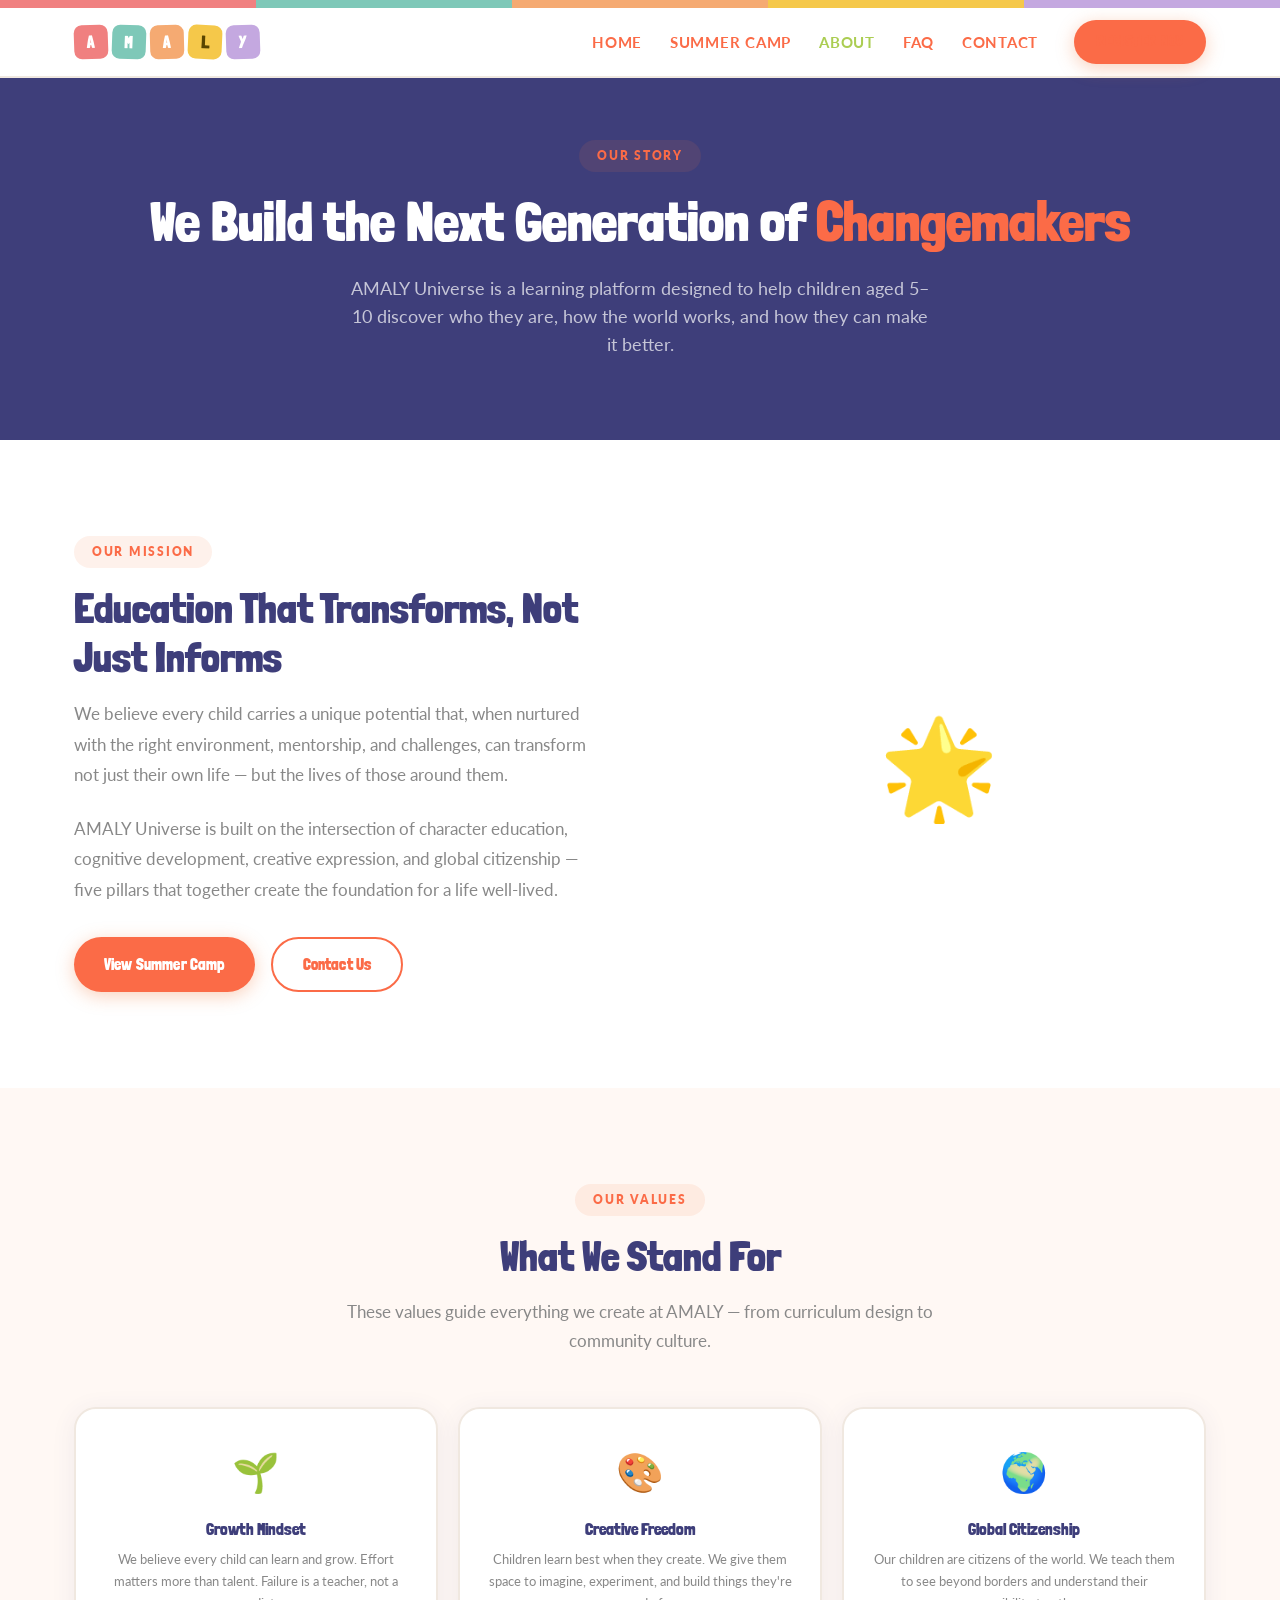
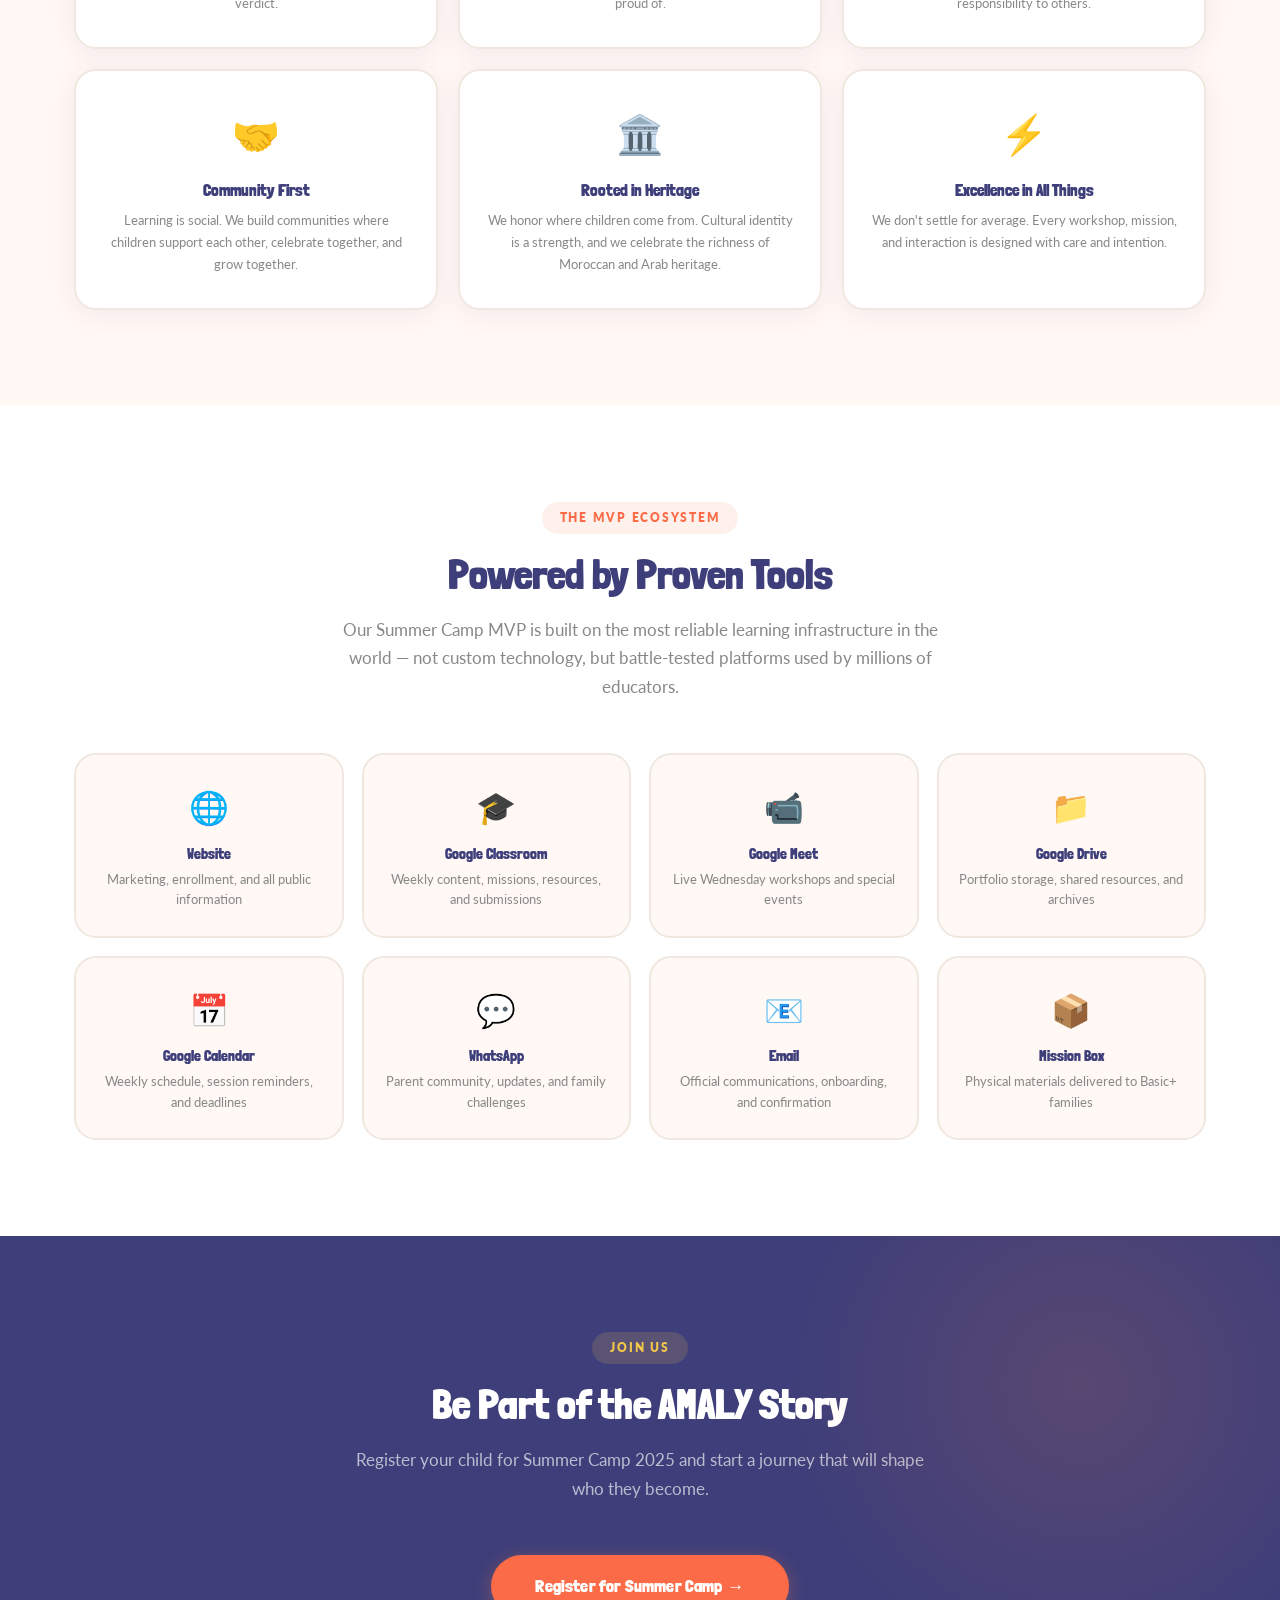
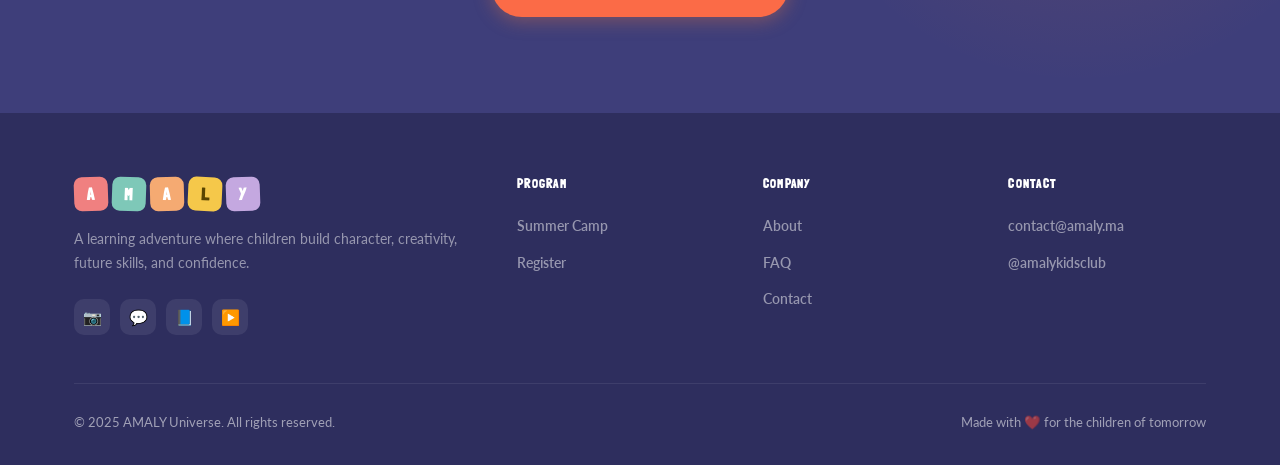
==== about.html @ d0c438b1 "Remove Universe from logo, set nav links to orange matching amalykidsclub.com https://claude.ai/code" ====
<!DOCTYPE html>
<html lang="en">
<head>
  <meta charset="UTF-8" />
  <meta name="viewport" content="width=device-width, initial-scale=1.0" />
  <title>About — AMALY Universe</title>
  <meta name="description" content="Learn about AMALY Universe — our mission, values, and the ecosystem powering the AMALY Summer Camp experience." />
  <link rel="preconnect" href="https://fonts.googleapis.com" />
  <link rel="preconnect" href="https://fonts.gstatic.com" crossorigin />
  <link href="https://fonts.googleapis.com/css2?family=Londrina+Solid:wght@300;400;900&family=Lato:wght@400;700;900&display=swap" rel="stylesheet" />
  <link rel="stylesheet" href="css/style.css" />
</head>
<body>

<div class="top-stripe"></div>

<!-- NAVBAR -->
<nav class="navbar scrolled">
  <div class="navbar-inner">
    <a href="index.html" class="logo-tiles" style="text-decoration:none;">
      <div class="tile tile-coral">A</div>
      <div class="tile tile-mint">M</div>
      <div class="tile tile-peach">A</div>
      <div class="tile tile-yellow">L</div>
      <div class="tile tile-lavender">Y</div>
    </a>
    <ul class="nav-links">
      <li><a href="index.html">Home</a></li>
      <li><a href="summer-camp.html">Summer Camp</a></li>
      <li><a href="about.html" class="active">About</a></li>
      <li><a href="faq.html">FAQ</a></li>
      <li><a href="contact.html">Contact</a></li>
      <li><a href="register.html" class="btn btn-primary nav-cta">Register Now</a></li>
    </ul>
    <div class="hamburger">
      <span></span><span></span><span></span>
    </div>
  </div>
</nav>

<!-- MOBILE NAV -->
<div class="mobile-nav">
  <button class="mobile-nav-close">✕</button>
  <a href="index.html">Home</a>
  <a href="summer-camp.html">Summer Camp</a>
  <a href="about.html">About</a>
  <a href="faq.html">FAQ</a>
  <a href="contact.html">Contact</a>
  <a href="register.html" class="btn btn-primary">Register Now</a>
</div>

<!-- HERO -->
<section class="about-hero">
  <div class="container">
    <div class="section-label">Our Story</div>
    <h1 style="font-size: clamp(2rem, 5vw, 3.5rem); color: white; margin-bottom: 20px;">We Build the Next Generation of <span style="color: var(--primary);">Changemakers</span></h1>
    <p style="color: rgba(255,255,255,0.7); font-size: 1.1rem; max-width: 580px; margin: 0 auto;">
      AMALY Universe is a learning platform designed to help children aged 5–10 discover who they are, how the world works, and how they can make it better.
    </p>
  </div>
</section>

<!-- MISSION SECTION -->
<section class="about-mission">
  <div class="container">
    <div class="about-mission-grid">
      <div>
        <div class="section-label">Our Mission</div>
        <h2 class="section-title">Education That Transforms, Not Just Informs</h2>
        <p style="color: var(--gray); line-height: 1.8; margin-bottom: 24px; font-size: 1.05rem;">
          We believe every child carries a unique potential that, when nurtured with the right environment, mentorship, and challenges, can transform not just their own life — but the lives of those around them.
        </p>
        <p style="color: var(--gray); line-height: 1.8; margin-bottom: 32px; font-size: 1.05rem;">
          AMALY Universe is built on the intersection of character education, cognitive development, creative expression, and global citizenship — five pillars that together create the foundation for a life well-lived.
        </p>
        <div style="display: flex; gap: 16px; flex-wrap: wrap;">
          <a href="summer-camp.html" class="btn btn-primary">View Summer Camp</a>
          <a href="contact.html" class="btn btn-outline">Contact Us</a>
        </div>
      </div>
      <div class="about-mission-visual">🌟</div>
    </div>
  </div>
</section>

<!-- VALUES -->
<section class="about-values" id="values">
  <div class="container">
    <div class="section-label">Our Values</div>
    <h2 class="section-title">What We Stand For</h2>
    <p class="section-sub">These values guide everything we create at AMALY — from curriculum design to community culture.</p>
    <div class="values-grid">
      <div class="value-card">
        <div class="value-icon">🌱</div>
        <h3>Growth Mindset</h3>
        <p>We believe every child can learn and grow. Effort matters more than talent. Failure is a teacher, not a verdict.</p>
      </div>
      <div class="value-card">
        <div class="value-icon">🎨</div>
        <h3>Creative Freedom</h3>
        <p>Children learn best when they create. We give them space to imagine, experiment, and build things they're proud of.</p>
      </div>
      <div class="value-card">
        <div class="value-icon">🌍</div>
        <h3>Global Citizenship</h3>
        <p>Our children are citizens of the world. We teach them to see beyond borders and understand their responsibility to others.</p>
      </div>
      <div class="value-card">
        <div class="value-icon">🤝</div>
        <h3>Community First</h3>
        <p>Learning is social. We build communities where children support each other, celebrate together, and grow together.</p>
      </div>
      <div class="value-card">
        <div class="value-icon">🏛️</div>
        <h3>Rooted in Heritage</h3>
        <p>We honor where children come from. Cultural identity is a strength, and we celebrate the richness of Moroccan and Arab heritage.</p>
      </div>
      <div class="value-card">
        <div class="value-icon">⚡</div>
        <h3>Excellence in All Things</h3>
        <p>We don't settle for average. Every workshop, mission, and interaction is designed with care and intention.</p>
      </div>
    </div>
  </div>
</section>

<!-- ECOSYSTEM -->
<section class="ecosystem-section">
  <div class="container">
    <div class="section-label">The MVP Ecosystem</div>
    <h2 class="section-title">Powered by Proven Tools</h2>
    <p class="section-sub">Our Summer Camp MVP is built on the most reliable learning infrastructure in the world — not custom technology, but battle-tested platforms used by millions of educators.</p>
    <div class="ecosystem-grid">
      <div class="eco-item">
        <div class="eco-icon">🌐</div>
        <h4>Website</h4>
        <p>Marketing, enrollment, and all public information</p>
      </div>
      <div class="eco-item">
        <div class="eco-icon">🎓</div>
        <h4>Google Classroom</h4>
        <p>Weekly content, missions, resources, and submissions</p>
      </div>
      <div class="eco-item">
        <div class="eco-icon">📹</div>
        <h4>Google Meet</h4>
        <p>Live Wednesday workshops and special events</p>
      </div>
      <div class="eco-item">
        <div class="eco-icon">📁</div>
        <h4>Google Drive</h4>
        <p>Portfolio storage, shared resources, and archives</p>
      </div>
      <div class="eco-item">
        <div class="eco-icon">📅</div>
        <h4>Google Calendar</h4>
        <p>Weekly schedule, session reminders, and deadlines</p>
      </div>
      <div class="eco-item">
        <div class="eco-icon">💬</div>
        <h4>WhatsApp</h4>
        <p>Parent community, updates, and family challenges</p>
      </div>
      <div class="eco-item">
        <div class="eco-icon">📧</div>
        <h4>Email</h4>
        <p>Official communications, onboarding, and confirmation</p>
      </div>
      <div class="eco-item">
        <div class="eco-icon">📦</div>
        <h4>Mission Box</h4>
        <p>Physical materials delivered to Basic+ families</p>
      </div>
    </div>
  </div>
</section>

<!-- CTA -->
<section class="home-cta">
  <div class="container">
    <div class="section-label">Join Us</div>
    <h2 class="section-title">Be Part of the AMALY Story</h2>
    <p class="section-sub">Register your child for Summer Camp 2025 and start a journey that will shape who they become.</p>
    <a href="register.html" class="btn btn-primary btn-lg">Register for Summer Camp →</a>
  </div>
</section>

<!-- FOOTER -->
<footer>
  <div class="container">
    <div class="footer-grid">
      <div class="footer-brand">
        <div class="logo-tiles" style="margin-bottom:12px;">
          <div class="tile tile-coral">A</div>
          <div class="tile tile-mint">M</div>
          <div class="tile tile-peach">A</div>
          <div class="tile tile-yellow">L</div>
          <div class="tile tile-lavender">Y</div>
        </div>
        <p>A learning adventure where children build character, creativity, future skills, and confidence.</p>
        <div class="footer-socials">
          <a href="#" class="social-link">📷</a>
          <a href="#" class="social-link">💬</a>
          <a href="#" class="social-link">📘</a>
          <a href="#" class="social-link">▶️</a>
        </div>
      </div>
      <div>
        <h4>Program</h4>
        <ul>
          <li><a href="summer-camp.html">Summer Camp</a></li>
          <li><a href="register.html">Register</a></li>
        </ul>
      </div>
      <div>
        <h4>Company</h4>
        <ul>
          <li><a href="about.html">About</a></li>
          <li><a href="faq.html">FAQ</a></li>
          <li><a href="contact.html">Contact</a></li>
        </ul>
      </div>
      <div>
        <h4>Contact</h4>
        <ul>
          <li><a href="mailto:contact@amaly.ma">contact@amaly.ma</a></li>
          <li><a href="#">@amalykidsclub</a></li>
        </ul>
      </div>
    </div>
    <div class="footer-bottom">
      <span>© 2025 AMALY Universe. All rights reserved.</span>
      <span>Made with ❤️ for the children of tomorrow</span>
    </div>
  </div>
</footer>

<script src="js/main.js"></script>
</body>
</html>
---- css/style.css ----
/* ============================================
   AMALY Universe — Brand-aligned Styles
   Colors & identity from amalykidsclub.com
   ============================================ */

/* --- RESET & BASE --- */
*, *::before, *::after { box-sizing: border-box; margin: 0; padding: 0; }

:root {
  /* AMALY Brand Palette — exact logo tile colors */
  --coral:    #F08080;   /* A — warm coral/salmon */
  --mint:     #7EC8B8;   /* M — sage mint green */
  --peach:    #F5AA72;   /* A — warm peach */
  --yellow:   #F5C84A;   /* L — golden yellow */
  --lavender: #C4A8E0;   /* Y — soft lavender */

  /* Primary action color (exact from amalykidsclub.com) */
  --primary:  #fb6b47;
  --primary-dark: #abcd52;   /* AMALY signature: orange→lime hover */

  /* Navy from top bar + teal accent from site */
  --navy:     #3E3E7A;
  --navy-dark:#2E2E5E;
  --teal:     #01a2a6;

  /* Neutrals */
  --white:    #FFFFFF;
  --cream:    #FFF8F4;   /* warm off-white */
  --light:    #FFF3EE;
  --border:   #F0E8E0;
  --text:     #3A3A3A;
  --gray:     #888888;
  --gray-lt:  #BBBBBB;

  --font-head:  'Londrina Solid', cursive;
  --font-body:  'Lato', sans-serif;

  --radius:     14px;
  --radius-lg:  22px;
  --radius-xl:  32px;
  --shadow:     0 4px 24px rgba(62,62,122,0.08);
  --shadow-lg:  0 8px 48px rgba(62,62,122,0.13);
  --transition: 0.25s ease;
}

html { scroll-behavior: smooth; font-size: 16px; }

body {
  font-family: var(--font-body);
  color: var(--text);
  background: var(--white);
  line-height: 1.6;
  overflow-x: hidden;
}

h1, h2, h3, h4, h5 {
  font-family: var(--font-head);
  font-weight: 800;
  line-height: 1.2;
}

a { text-decoration: none; color: inherit; }
img { max-width: 100%; height: auto; display: block; }
ul { list-style: none; }

.container {
  max-width: 1180px;
  margin: 0 auto;
  padding: 0 24px;
}

.section-label {
  display: inline-block;
  font-size: 0.78rem;
  font-weight: 800;
  letter-spacing: 0.14em;
  text-transform: uppercase;
  color: var(--primary);
  background: rgba(240,123,63,0.1);
  padding: 6px 18px;
  border-radius: 100px;
  margin-bottom: 16px;
}

.section-title {
  font-size: clamp(1.8rem, 4vw, 2.6rem);
  margin-bottom: 16px;
  color: var(--navy);
}

.section-sub {
  font-size: 1.05rem;
  color: var(--gray);
  max-width: 600px;
  margin: 0 auto 52px;
  line-height: 1.7;
}

section { padding: 96px 0; }

/* ============================================
   AMALY LOGO TILES
   ============================================ */
.logo-tiles {
  display: flex;
  align-items: center;
  gap: 4px;
}

.tile {
  display: flex;
  align-items: center;
  justify-content: center;
  width: 34px;
  height: 34px;
  border-radius: 8px;
  font-family: var(--font-head);
  font-weight: 900;
  font-size: 1.1rem;
  color: white;
  letter-spacing: 0;
  line-height: 1;
  /* slight tilt for playful feel */
  transform: rotate(-2deg);
}

.tile:nth-child(2) { transform: rotate(2deg); }
.tile:nth-child(3) { transform: rotate(-1.5deg); }
.tile:nth-child(4) { transform: rotate(2.5deg); }
.tile:nth-child(5) { transform: rotate(-2deg); }

.tile-coral   { background: var(--coral); }
.tile-mint    { background: var(--mint); }
.tile-peach   { background: var(--peach); }
.tile-yellow  { background: var(--yellow); color: #5a4500; }
.tile-lavender{ background: var(--lavender); }

.tile-dot {
  font-family: var(--font-head);
  font-weight: 800;
  font-size: 0.75rem;
  color: var(--primary);
  margin-left: 3px;
  margin-top: 8px;
}

/* Large logo variant */
.logo-tiles.lg .tile {
  width: 52px; height: 52px;
  border-radius: 13px;
  font-size: 1.7rem;
}
.logo-tiles.lg .tile-dot {
  font-size: 1rem;
  margin-top: 14px;
}

/* ============================================
   BUTTONS
   ============================================ */
.btn {
  display: inline-flex;
  align-items: center;
  gap: 8px;
  padding: 13px 30px;
  border-radius: 100px;
  font-family: var(--font-head);
  font-weight: 800;
  font-size: 1rem;
  cursor: pointer;
  border: none;
  transition: var(--transition);
  white-space: nowrap;
  letter-spacing: 0.01em;
}

.btn-primary {
  background: var(--primary);
  color: var(--white);
  box-shadow: 0 4px 18px rgba(240,123,63,0.35);
}
.btn-primary:hover {
  background: var(--primary-dark);
  transform: translateY(-2px);
  box-shadow: 0 8px 28px rgba(240,123,63,0.45);
}

.btn-navy {
  background: var(--navy);
  color: var(--white);
  box-shadow: 0 4px 18px rgba(62,62,122,0.25);
}
.btn-navy:hover {
  background: var(--navy-dark);
  transform: translateY(-2px);
}

.btn-white {
  background: var(--white);
  color: var(--primary);
  box-shadow: 0 4px 18px rgba(0,0,0,0.1);
}
.btn-white:hover {
  transform: translateY(-2px);
  box-shadow: 0 8px 28px rgba(0,0,0,0.15);
}

.btn-outline {
  background: transparent;
  color: var(--primary);
  border: 2.5px solid var(--primary);
}
.btn-outline:hover {
  background: var(--primary);
  color: var(--white);
}

.btn-outline-white {
  background: transparent;
  color: var(--white);
  border: 2.5px solid rgba(255,255,255,0.7);
}
.btn-outline-white:hover {
  background: rgba(255,255,255,0.15);
  border-color: var(--white);
}

.btn-lg { padding: 17px 44px; font-size: 1.1rem; }

/* ============================================
   TOP STRIPE (brand accent bar)
   ============================================ */
.top-stripe {
  height: 8px;
  background: linear-gradient(90deg,
    var(--coral) 0%,
    var(--coral) 20%,
    var(--mint) 20%,
    var(--mint) 40%,
    var(--peach) 40%,
    var(--peach) 60%,
    var(--yellow) 60%,
    var(--yellow) 80%,
    var(--lavender) 80%,
    var(--lavender) 100%
  );
  position: fixed;
  top: 0; left: 0; right: 0;
  z-index: 1001;
}

/* ============================================
   NAVBAR
   ============================================ */
.navbar {
  position: fixed;
  top: 8px; left: 0; right: 0;
  z-index: 1000;
  background: var(--white);
  border-bottom: 2px solid var(--border);
  transition: var(--transition);
}

.navbar.scrolled {
  box-shadow: 0 2px 20px rgba(62,62,122,0.1);
}

.navbar-inner {
  max-width: 1180px;
  margin: 0 auto;
  padding: 0 24px;
  height: 68px;
  display: flex;
  align-items: center;
  justify-content: space-between;
}

.nav-links {
  display: flex;
  align-items: center;
  gap: 28px;
}

.nav-links a {
  color: var(--primary);
  font-size: 0.92rem;
  font-weight: 700;
  transition: var(--transition);
  text-transform: uppercase;
  letter-spacing: 0.05em;
}

.nav-links a:hover { color: var(--primary-dark); }
.nav-links a.active { color: var(--primary-dark); }

.nav-cta {
  margin-left: 8px;
  padding: 10px 22px;
  font-size: 0.9rem;
  text-transform: none;
  letter-spacing: 0;
}

.hamburger {
  display: none;
  flex-direction: column;
  gap: 5px;
  cursor: pointer;
  padding: 8px;
}

.hamburger span {
  display: block;
  width: 24px;
  height: 2.5px;
  background: var(--navy);
  border-radius: 3px;
  transition: var(--transition);
}

/* ============================================
   MOBILE NAV
   ============================================ */
.mobile-nav {
  position: fixed;
  inset: 0;
  z-index: 999;
  background: var(--white);
  display: flex;
  flex-direction: column;
  align-items: center;
  justify-content: center;
  gap: 28px;
  transform: translateX(100%);
  transition: transform 0.35s cubic-bezier(0.4, 0, 0.2, 1);
}

.mobile-nav.open { transform: translateX(0); }

.mobile-nav a {
  color: var(--navy);
  font-size: 1.4rem;
  font-weight: 800;
  transition: var(--transition);
  text-transform: uppercase;
}

.mobile-nav a:hover { color: var(--primary); }

.mobile-nav-close {
  position: absolute;
  top: 20px; right: 20px;
  font-size: 1.5rem;
  color: var(--navy);
  cursor: pointer;
  background: none;
  border: none;
  width: 40px; height: 40px;
  display: flex;
  align-items: center;
  justify-content: center;
  border-radius: 50%;
  transition: var(--transition);
}

.mobile-nav-close:hover { background: var(--light); }

/* ============================================
   HERO — HOME
   ============================================ */
.hero {
  min-height: 100vh;
  background: var(--cream);
  display: flex;
  align-items: center;
  position: relative;
  overflow: hidden;
  padding-top: 76px; /* navbar + stripe */
}

/* Wavy bottom edge like the original site */
.hero::after {
  content: '';
  position: absolute;
  bottom: -2px; left: 0; right: 0;
  height: 60px;
  background: var(--white);
  clip-path: polygon(0 60px, 100% 0, 100% 60px);
}

/* Decorative blobs */
.hero-blob {
  position: absolute;
  border-radius: 50%;
  filter: blur(60px);
  opacity: 0.25;
  pointer-events: none;
}

.hero-blob-1 {
  width: 500px; height: 500px;
  background: var(--coral);
  top: -100px; right: 5%;
}

.hero-blob-2 {
  width: 350px; height: 350px;
  background: var(--mint);
  bottom: 0; left: -80px;
}

.hero-blob-3 {
  width: 280px; height: 280px;
  background: var(--yellow);
  top: 30%; right: 20%;
}

.hero-content {
  position: relative;
  z-index: 2;
  max-width: 680px;
}

.hero-badge {
  display: inline-flex;
  align-items: center;
  gap: 10px;
  background: white;
  border: 2px solid var(--border);
  color: var(--navy);
  padding: 8px 20px;
  border-radius: 100px;
  font-size: 0.88rem;
  font-weight: 700;
  margin-bottom: 28px;
  box-shadow: var(--shadow);
}

.hero-badge .dot {
  width: 8px; height: 8px;
  background: var(--primary);
  border-radius: 50%;
  animation: pulse 2s infinite;
}

@keyframes pulse {
  0%, 100% { opacity: 1; transform: scale(1); }
  50% { opacity: 0.5; transform: scale(1.5); }
}

.hero-title {
  font-size: clamp(2.4rem, 5.5vw, 4rem);
  color: var(--navy);
  margin-bottom: 24px;
  line-height: 1.1;
}

.hero-title .highlight {
  color: var(--primary);
  position: relative;
}

.hero-sub {
  font-size: 1.15rem;
  color: var(--gray);
  margin-bottom: 40px;
  max-width: 540px;
  line-height: 1.75;
}

.hero-ctas {
  display: flex;
  gap: 14px;
  flex-wrap: wrap;
}

.hero-stats {
  display: flex;
  gap: 32px;
  margin-top: 56px;
  flex-wrap: wrap;
}

.hero-stat-card {
  background: white;
  border-radius: var(--radius-lg);
  padding: 18px 24px;
  box-shadow: var(--shadow);
  border: 2px solid var(--border);
  text-align: center;
  min-width: 110px;
}

.hero-stat-card strong {
  display: block;
  font-size: 1.7rem;
  font-weight: 900;
  color: var(--navy);
  line-height: 1;
  margin-bottom: 4px;
}

.hero-stat-card span {
  font-size: 0.78rem;
  color: var(--gray);
  font-weight: 700;
  text-transform: uppercase;
  letter-spacing: 0.06em;
}

.hero-visual {
  position: absolute;
  right: 0; top: 76px; bottom: 0;
  width: 44%;
  display: flex;
  align-items: center;
  justify-content: center;
  z-index: 1;
}

/* Floating activity cards */
.floating-cards { position: relative; width: 380px; height: 460px; }

.float-card {
  position: absolute;
  background: white;
  border-radius: var(--radius-lg);
  padding: 20px 22px;
  box-shadow: var(--shadow-lg);
  border: 2px solid var(--border);
  animation: floatUp 6s ease-in-out infinite;
}

.float-card:nth-child(1) { top: 20px; left: 10px; width: 170px; animation-delay: 0s; }
.float-card:nth-child(2) { top: 70px; right: 0; width: 155px; animation-delay: 1.8s; }
.float-card:nth-child(3) { bottom: 90px; left: 30px; width: 190px; animation-delay: 3.2s; }
.float-card:nth-child(4) { bottom: 30px; right: 10px; width: 145px; animation-delay: 4.6s; }

@keyframes floatUp {
  0%, 100% { transform: translateY(0); }
  50% { transform: translateY(-10px); }
}

.float-icon { font-size: 1.9rem; margin-bottom: 8px; }

.float-label {
  font-size: 0.85rem;
  font-weight: 800;
  color: var(--navy);
}

.float-sub {
  font-size: 0.72rem;
  color: var(--gray);
  margin-top: 3px;
}

.float-pill {
  display: inline-block;
  margin-top: 8px;
  font-size: 0.68rem;
  font-weight: 800;
  padding: 3px 10px;
  border-radius: 100px;
  color: white;
}

/* ============================================
   SECTION: FIVE PROMISES
   ============================================ */
.promises { background: var(--white); text-align: center; }

.promises-grid {
  display: grid;
  grid-template-columns: repeat(5, 1fr);
  gap: 18px;
  margin-top: 48px;
}

.promise-card {
  background: var(--white);
  border: 2.5px solid var(--border);
  border-radius: var(--radius-lg);
  padding: 32px 20px;
  text-align: center;
  cursor: pointer;
  transition: var(--transition);
}

.promise-card:hover {
  transform: translateY(-6px);
  box-shadow: var(--shadow-lg);
}

.promise-card:nth-child(1):hover { border-color: var(--coral); }
.promise-card:nth-child(2):hover { border-color: var(--mint); }
.promise-card:nth-child(3):hover { border-color: var(--peach); }
.promise-card:nth-child(4):hover { border-color: var(--yellow); }
.promise-card:nth-child(5):hover { border-color: var(--lavender); }

.promise-icon {
  width: 64px; height: 64px;
  border-radius: 16px;
  margin: 0 auto 18px;
  display: flex;
  align-items: center;
  justify-content: center;
  font-size: 1.8rem;
}

.promise-card:nth-child(1) .promise-icon { background: rgba(240,122,122,0.12); }
.promise-card:nth-child(2) .promise-icon { background: rgba(126,202,188,0.15); }
.promise-card:nth-child(3) .promise-icon { background: rgba(245,170,111,0.12); }
.promise-card:nth-child(4) .promise-icon { background: rgba(245,200,74,0.15); }
.promise-card:nth-child(5) .promise-icon { background: rgba(196,168,223,0.15); }

.promise-card h3 { font-size: 1rem; margin-bottom: 8px; color: var(--navy); }
.promise-card p { font-size: 0.82rem; color: var(--gray); line-height: 1.55; }

/* ============================================
   SECTION: EXPERIENCE
   ============================================ */
.experience { background: var(--cream); text-align: center; }

.experience-grid {
  display: grid;
  grid-template-columns: repeat(6, 1fr);
  gap: 16px;
  margin-top: 48px;
}

.exp-card {
  background: var(--white);
  border-radius: var(--radius-lg);
  padding: 28px 16px;
  text-align: center;
  box-shadow: var(--shadow);
  border: 2px solid var(--border);
  transition: var(--transition);
}

.exp-card:hover { transform: translateY(-4px); box-shadow: var(--shadow-lg); }
.exp-card:nth-child(1):hover { border-color: var(--coral); }
.exp-card:nth-child(2):hover { border-color: var(--mint); }
.exp-card:nth-child(3):hover { border-color: var(--peach); }
.exp-card:nth-child(4):hover { border-color: var(--yellow); }
.exp-card:nth-child(5):hover { border-color: var(--lavender); }
.exp-card:nth-child(6):hover { border-color: var(--primary); }

.exp-icon { font-size: 2.2rem; margin-bottom: 14px; }
.exp-card h3 { font-size: 0.92rem; font-weight: 800; color: var(--navy); margin-bottom: 6px; }
.exp-card p { font-size: 0.78rem; color: var(--gray); }

/* ============================================
   SECTION: SUMMER THEMES
   ============================================ */
.themes { background: var(--white); text-align: center; }

.themes-grid {
  display: grid;
  grid-template-columns: repeat(3, 1fr);
  gap: 20px;
  margin-top: 48px;
}

.theme-card {
  border-radius: var(--radius-lg);
  padding: 32px 28px;
  text-align: left;
  position: relative;
  overflow: hidden;
  min-height: 180px;
  display: flex;
  flex-direction: column;
  justify-content: flex-end;
  transition: var(--transition);
}

.theme-card:hover { transform: translateY(-4px); box-shadow: var(--shadow-lg); }

.theme-card:nth-child(1) { background: linear-gradient(135deg, #FFE8E8, #FFD0D0); }
.theme-card:nth-child(2) { background: linear-gradient(135deg, #E0F5F2, #C5EDE8); }
.theme-card:nth-child(3) { background: linear-gradient(135deg, #FFF0E0, #FFE0C0); }
.theme-card:nth-child(4) { background: linear-gradient(135deg, #FFF8DC, #FFF0A0); }
.theme-card:nth-child(5) { background: linear-gradient(135deg, #F0EAFF, #E0D0F5); }
.theme-card:nth-child(6) { background: linear-gradient(135deg, var(--navy), var(--navy-dark)); }

.theme-week {
  font-size: 0.72rem;
  font-weight: 800;
  letter-spacing: 0.12em;
  text-transform: uppercase;
  color: var(--primary);
  margin-bottom: 8px;
}

.theme-card:nth-child(6) .theme-week { color: rgba(255,255,255,0.6); }

.theme-card h3 { font-size: 1.3rem; color: var(--navy); margin-bottom: 8px; }
.theme-card:nth-child(6) h3 { color: white; }

.theme-card p { font-size: 0.83rem; color: var(--gray); }
.theme-card:nth-child(6) p { color: rgba(255,255,255,0.7); }

.theme-number {
  position: absolute;
  top: 20px; right: 24px;
  font-size: 4rem;
  font-weight: 900;
  opacity: 0.08;
  color: var(--navy);
  line-height: 1;
}

.theme-card:nth-child(6) .theme-number { color: white; opacity: 0.12; }

/* ============================================
   SECTION: COMPETENCIES
   ============================================ */
.competencies { background: var(--cream); }

.comp-header { text-align: center; }

.comp-grid {
  display: grid;
  grid-template-columns: repeat(5, 1fr);
  gap: 18px;
  margin-top: 48px;
}

.comp-pillar {
  background: var(--white);
  border-radius: var(--radius-lg);
  padding: 24px 20px;
  box-shadow: var(--shadow);
  border: 2.5px solid var(--border);
  transition: var(--transition);
}

.comp-pillar:hover { transform: translateY(-4px); box-shadow: var(--shadow-lg); }

.comp-pillar:nth-child(1) { border-top: 4px solid var(--coral); }
.comp-pillar:nth-child(2) { border-top: 4px solid var(--mint); }
.comp-pillar:nth-child(3) { border-top: 4px solid var(--peach); }
.comp-pillar:nth-child(4) { border-top: 4px solid var(--yellow); }
.comp-pillar:nth-child(5) { border-top: 4px solid var(--lavender); }

.comp-pillar-header {
  display: flex;
  align-items: center;
  gap: 10px;
  margin-bottom: 16px;
}

.comp-emoji { font-size: 1.5rem; }
.comp-pillar-header h3 { font-size: 0.95rem; color: var(--navy); }

.comp-tags { display: flex; flex-wrap: wrap; gap: 7px; }

.comp-tag {
  font-size: 0.72rem;
  font-weight: 700;
  padding: 4px 11px;
  border-radius: 100px;
}

.comp-pillar:nth-child(1) .comp-tag { background: rgba(240,122,122,0.12); color: #C05050; }
.comp-pillar:nth-child(2) .comp-tag { background: rgba(126,202,188,0.15); color: #3A8A7A; }
.comp-pillar:nth-child(3) .comp-tag { background: rgba(245,170,111,0.12); color: #B06020; }
.comp-pillar:nth-child(4) .comp-tag { background: rgba(245,200,74,0.15); color: #8A7000; }
.comp-pillar:nth-child(5) .comp-tag { background: rgba(196,168,223,0.15); color: #7050A0; }

/* ============================================
   SECTION: GALLERY
   ============================================ */
.gallery { background: var(--white); text-align: center; }

.gallery-grid {
  display: grid;
  grid-template-columns: repeat(4, 1fr);
  grid-template-rows: repeat(2, 210px);
  gap: 16px;
  margin-top: 48px;
}

.gallery-item {
  border-radius: var(--radius-lg);
  overflow: hidden;
  position: relative;
  display: flex;
  align-items: center;
  justify-content: center;
  transition: var(--transition);
  cursor: pointer;
}

.gallery-item:hover { transform: scale(1.02); box-shadow: var(--shadow-lg); }
.gallery-item:nth-child(1) { grid-column: span 2; grid-row: span 2; }

.gallery-placeholder {
  display: flex;
  flex-direction: column;
  align-items: center;
  gap: 10px;
}

.gallery-placeholder .gallery-icon { font-size: 2.2rem; opacity: 0.5; }

.gallery-placeholder span {
  font-size: 0.72rem;
  font-weight: 800;
  text-transform: uppercase;
  letter-spacing: 0.1em;
  color: var(--navy);
  opacity: 0.5;
}

.gallery-item:nth-child(1) { background: linear-gradient(135deg, #FFE0D8, #FFD0C4); }
.gallery-item:nth-child(2) { background: linear-gradient(135deg, #D8F2EE, #C0EAE4); }
.gallery-item:nth-child(3) { background: linear-gradient(135deg, #FFE8D0, #FFD8B8); }
.gallery-item:nth-child(4) { background: linear-gradient(135deg, #FFF5C0, #FFEDA0); }
.gallery-item:nth-child(5) { background: linear-gradient(135deg, #EAE0F5, #DDD0F0); }

/* ============================================
   HOME FINAL CTA
   ============================================ */
.home-cta {
  background: var(--navy);
  text-align: center;
  padding: 96px 0;
  position: relative;
  overflow: hidden;
}

.home-cta::before {
  content: '';
  position: absolute;
  width: 600px; height: 600px;
  background: radial-gradient(circle, rgba(240,123,63,0.15) 0%, transparent 70%);
  top: -150px; right: -100px;
  border-radius: 50%;
}

.home-cta .section-label { color: var(--yellow); background: rgba(245,200,74,0.15); }
.home-cta .section-title { color: white; }
.home-cta .section-sub { color: rgba(255,255,255,0.65); }

/* ============================================
   FOOTER
   ============================================ */
footer {
  background: var(--navy-dark);
  color: rgba(255,255,255,0.55);
  padding: 64px 0 32px;
}

.footer-grid {
  display: grid;
  grid-template-columns: 2fr 1fr 1fr 1fr;
  gap: 48px;
  margin-bottom: 48px;
}

.footer-brand p {
  font-size: 0.88rem;
  line-height: 1.7;
  margin-top: 16px;
  color: rgba(255,255,255,0.5);
}

.footer-socials {
  display: flex;
  gap: 10px;
  margin-top: 24px;
}

.social-link {
  width: 36px; height: 36px;
  border-radius: 10px;
  background: rgba(255,255,255,0.08);
  display: flex;
  align-items: center;
  justify-content: center;
  font-size: 0.95rem;
  transition: var(--transition);
  color: white;
}

.social-link:hover { background: var(--primary); }

footer h4 {
  font-size: 0.78rem;
  font-weight: 800;
  text-transform: uppercase;
  letter-spacing: 0.1em;
  color: white;
  margin-bottom: 20px;
}

footer ul li + li { margin-top: 11px; }

footer ul li a {
  font-size: 0.88rem;
  color: rgba(255,255,255,0.5);
  transition: var(--transition);
  font-weight: 600;
}

footer ul li a:hover { color: var(--primary); }

.footer-bottom {
  border-top: 1px solid rgba(255,255,255,0.08);
  padding-top: 28px;
  display: flex;
  justify-content: space-between;
  align-items: center;
  font-size: 0.83rem;
  flex-wrap: wrap;
  gap: 12px;
}

.footer-bottom a { color: var(--primary); }

/* ============================================
   SUMMER CAMP PAGE — HERO
   ============================================ */
.camp-hero {
  min-height: 88vh;
  background: var(--navy);
  display: flex;
  align-items: center;
  padding-top: 76px;
  position: relative;
  overflow: hidden;
}

.camp-hero::before {
  content: '';
  position: absolute;
  width: 700px; height: 700px;
  background: radial-gradient(circle, rgba(240,123,63,0.15) 0%, transparent 65%);
  top: -200px; right: -100px;
  border-radius: 50%;
}

.camp-hero::after {
  content: '';
  position: absolute;
  width: 400px; height: 400px;
  background: radial-gradient(circle, rgba(126,202,188,0.1) 0%, transparent 65%);
  bottom: -100px; left: 5%;
  border-radius: 50%;
}

.camp-hero .hero-title { color: white; }
.camp-hero .hero-sub { color: rgba(255,255,255,0.7); }
.camp-hero .hero-badge {
  background: rgba(255,255,255,0.1);
  border-color: rgba(255,255,255,0.2);
  color: white;
}

.camp-stats-bar {
  display: flex;
  margin-top: 52px;
  background: rgba(255,255,255,0.08);
  backdrop-filter: blur(10px);
  border: 1px solid rgba(255,255,255,0.12);
  border-radius: var(--radius-lg);
  overflow: hidden;
  max-width: 580px;
}

.camp-stat {
  flex: 1;
  padding: 18px 20px;
  text-align: center;
  border-right: 1px solid rgba(255,255,255,0.1);
}

.camp-stat:last-child { border-right: none; }

.camp-stat strong {
  display: block;
  font-size: 1.4rem;
  font-weight: 900;
  color: white;
  line-height: 1;
  margin-bottom: 4px;
}

.camp-stat span {
  font-size: 0.72rem;
  color: rgba(255,255,255,0.5);
  text-transform: uppercase;
  letter-spacing: 0.07em;
  font-weight: 700;
}

/* ============================================
   CAMP EXPERIENCE
   ============================================ */
.camp-experience { background: var(--white); text-align: center; }

.camp-exp-grid {
  display: grid;
  grid-template-columns: repeat(3, 1fr);
  gap: 20px;
  margin-top: 48px;
}

.camp-exp-item {
  background: var(--cream);
  border: 2.5px solid var(--border);
  border-radius: var(--radius-lg);
  padding: 30px 22px;
  text-align: center;
  transition: var(--transition);
}

.camp-exp-item:hover { border-color: var(--primary); transform: translateY(-4px); box-shadow: var(--shadow-lg); }
.camp-exp-item .icon { font-size: 2.2rem; margin-bottom: 14px; }
.camp-exp-item h3 { font-size: 1rem; font-weight: 800; color: var(--navy); margin-bottom: 8px; }
.camp-exp-item p { font-size: 0.83rem; color: var(--gray); }

/* ============================================
   WEEKLY THEMES — TIMELINE
   ============================================ */
.camp-themes { background: var(--cream); }

.timeline {
  position: relative;
  margin-top: 64px;
}

.timeline::before {
  content: '';
  position: absolute;
  left: 50%;
  top: 0; bottom: 0;
  width: 3px;
  background: var(--border);
  transform: translateX(-50%);
}

.timeline-item {
  display: grid;
  grid-template-columns: 1fr 64px 1fr;
  gap: 24px;
  margin-bottom: 40px;
  align-items: center;
}

.timeline-item:nth-child(even) .timeline-content-left { order: 3; }
.timeline-item:nth-child(even) .timeline-dot { order: 2; }
.timeline-item:nth-child(even) .timeline-content-right { order: 1; }

.timeline-content-left, .timeline-content-right {
  background: var(--white);
  border-radius: var(--radius-lg);
  padding: 24px;
  box-shadow: var(--shadow);
  border: 2px solid var(--border);
}

.timeline-content-right { visibility: hidden; }
.timeline-item:nth-child(even) .timeline-content-left { visibility: hidden; }
.timeline-item:nth-child(even) .timeline-content-right { visibility: visible; }

.timeline-dot {
  width: 52px; height: 52px;
  border-radius: 50%;
  display: flex;
  align-items: center;
  justify-content: center;
  font-weight: 900;
  font-size: 1.1rem;
  color: white;
  font-family: var(--font-head);
  justify-self: center;
  position: relative;
  z-index: 1;
  flex-shrink: 0;
  box-shadow: 0 4px 16px rgba(0,0,0,0.15);
}

.timeline-item:nth-child(1) .timeline-dot { background: var(--coral); }
.timeline-item:nth-child(2) .timeline-dot { background: var(--mint); }
.timeline-item:nth-child(3) .timeline-dot { background: var(--peach); }
.timeline-item:nth-child(4) .timeline-dot { background: var(--yellow); color: #5a4500; }
.timeline-item:nth-child(5) .timeline-dot { background: var(--lavender); }
.timeline-item:nth-child(6) .timeline-dot { background: var(--primary); }

.timeline-week {
  font-size: 0.73rem;
  font-weight: 800;
  text-transform: uppercase;
  letter-spacing: 0.1em;
  color: var(--primary);
  margin-bottom: 8px;
}

.timeline-content-left h3,
.timeline-content-right h3 { font-size: 1.15rem; color: var(--navy); margin-bottom: 8px; }

.timeline-content-left p,
.timeline-content-right p { font-size: 0.85rem; color: var(--gray); }

/* ============================================
   WEEKLY RHYTHM
   ============================================ */
.weekly-rhythm { background: var(--white); text-align: center; }

.rhythm-grid {
  display: grid;
  grid-template-columns: repeat(7, 1fr);
  gap: 12px;
  margin-top: 48px;
}

.rhythm-day {
  background: var(--cream);
  border: 2.5px solid var(--border);
  border-radius: var(--radius-lg);
  padding: 20px 10px;
  text-align: center;
  transition: var(--transition);
}

.rhythm-day:hover { border-color: var(--primary); box-shadow: 0 4px 16px rgba(240,123,63,0.12); }

.rhythm-day:nth-child(1):hover { border-color: var(--coral); }
.rhythm-day:nth-child(2):hover { border-color: var(--mint); }
.rhythm-day:nth-child(3):hover { border-color: var(--peach); }
.rhythm-day:nth-child(4):hover { border-color: var(--yellow); }
.rhythm-day:nth-child(5):hover { border-color: var(--lavender); }
.rhythm-day:nth-child(6):hover { border-color: var(--primary); }
.rhythm-day:nth-child(7):hover { border-color: var(--coral); }

.day-name {
  font-size: 0.68rem;
  font-weight: 800;
  text-transform: uppercase;
  letter-spacing: 0.1em;
  color: var(--gray);
  margin-bottom: 10px;
}

.day-icon { font-size: 1.8rem; margin-bottom: 10px; }

.day-activity {
  font-size: 0.75rem;
  font-weight: 700;
  color: var(--navy);
  line-height: 1.35;
}

/* ============================================
   PACKAGE COMPARISON
   ============================================ */
.packages { background: var(--cream); }
.packages-header { text-align: center; }

.packages-grid {
  display: grid;
  grid-template-columns: 1fr 1fr;
  gap: 28px;
  margin-top: 48px;
  max-width: 880px;
  margin-left: auto;
  margin-right: auto;
}

.package-card {
  background: var(--white);
  border: 2.5px solid var(--border);
  border-radius: var(--radius-xl);
  overflow: hidden;
  transition: var(--transition);
  position: relative;
}

.package-card.featured {
  border-color: var(--primary);
  box-shadow: 0 8px 40px rgba(240,123,63,0.15);
}

.package-card:hover { box-shadow: var(--shadow-lg); }

.package-badge {
  position: absolute;
  top: -1px; right: 28px;
  background: var(--primary);
  color: white;
  font-size: 0.7rem;
  font-weight: 800;
  padding: 5px 16px;
  border-radius: 0 0 10px 10px;
  text-transform: uppercase;
  letter-spacing: 0.08em;
}

.package-header {
  padding: 32px 32px 22px;
  border-bottom: 2px solid var(--border);
}

.package-name {
  font-size: 0.78rem;
  font-weight: 800;
  text-transform: uppercase;
  letter-spacing: 0.12em;
  color: var(--gray);
  margin-bottom: 8px;
}

.package-title { font-size: 2rem; font-weight: 900; color: var(--navy); margin-bottom: 8px; }
.package-sub { font-size: 0.875rem; color: var(--gray); line-height: 1.6; }

.package-features { padding: 24px 32px; }

.package-features li {
  display: flex;
  align-items: center;
  gap: 12px;
  padding: 9px 0;
  font-size: 0.9rem;
  color: var(--text);
  border-bottom: 1px solid var(--border);
  font-weight: 600;
}

.package-features li:last-child { border-bottom: none; }

.feat-check {
  width: 22px; height: 22px;
  border-radius: 50%;
  display: flex;
  align-items: center;
  justify-content: center;
  font-size: 0.72rem;
  flex-shrink: 0;
  font-weight: 900;
}

.feat-check.yes { background: rgba(126,202,188,0.2); color: #3A8A7A; }
.feat-check.no  { background: rgba(187,187,187,0.15); color: var(--gray-lt); }

.package-cta { padding: 20px 32px 32px; }
.package-cta .btn { width: 100%; justify-content: center; }

/* Comparison Table */
.comparison-table-wrap { margin-top: 56px; overflow-x: auto; }

.comparison-table {
  width: 100%;
  border-collapse: collapse;
  background: var(--white);
  border-radius: var(--radius-lg);
  overflow: hidden;
  box-shadow: var(--shadow);
}

.comparison-table th {
  padding: 18px 24px;
  text-align: center;
  font-family: var(--font-head);
  font-weight: 800;
  font-size: 0.9rem;
}

.comparison-table th:first-child { text-align: left; background: var(--cream); }
.comparison-table th:nth-child(2) { background: var(--cream); }
.comparison-table th:nth-child(3) { background: var(--primary); color: white; }

.comparison-table td {
  padding: 14px 24px;
  border-top: 1px solid var(--border);
  text-align: center;
  font-size: 0.9rem;
  font-weight: 600;
}

.comparison-table td:first-child { text-align: left; color: var(--navy); }
.comparison-table tbody tr:hover td { background: var(--cream); }

.check-yes { color: #3A8A7A; font-size: 1.1rem; font-weight: 900; }
.check-no  { color: var(--gray-lt); font-size: 1.1rem; }

/* ============================================
   REGISTRATION FORM
   ============================================ */
.register-hero {
  background: var(--navy);
  padding: 140px 0 80px;
  text-align: center;
  position: relative;
  overflow: hidden;
}

.register-hero::after {
  content: '';
  position: absolute;
  width: 500px; height: 500px;
  background: radial-gradient(circle, rgba(240,123,63,0.12), transparent 65%);
  top: -100px; right: 0;
  border-radius: 50%;
}

.register-section { padding: 80px 0; background: var(--cream); }

.register-container { max-width: 760px; margin: 0 auto; }

.form-progress {
  display: flex;
  justify-content: center;
  align-items: center;
  gap: 0;
  margin-bottom: 48px;
}

.progress-step { display: flex; align-items: center; }

.step-dot {
  width: 36px; height: 36px;
  border-radius: 50%;
  background: var(--border);
  color: var(--gray);
  display: flex;
  align-items: center;
  justify-content: center;
  font-weight: 800;
  font-size: 0.85rem;
  transition: var(--transition);
  position: relative; z-index: 1;
}

.step-dot.active { background: var(--primary); color: white; }
.step-dot.done   { background: var(--mint); color: white; }

.step-label {
  margin-left: 10px;
  font-size: 0.78rem;
  font-weight: 700;
  color: var(--gray);
}

.step-label.active { color: var(--primary); }

.step-line {
  width: 52px; height: 2px;
  background: var(--border);
  margin: 0 8px;
}

.form-card {
  background: var(--white);
  border-radius: var(--radius-xl);
  padding: 44px;
  box-shadow: var(--shadow);
  margin-bottom: 20px;
  border: 2px solid var(--border);
}

.form-card-title { font-size: 1.4rem; margin-bottom: 6px; color: var(--navy); }
.form-card-sub { font-size: 0.88rem; color: var(--gray); margin-bottom: 32px; }

.form-grid { display: grid; grid-template-columns: 1fr 1fr; gap: 18px; }

.form-group { display: flex; flex-direction: column; gap: 6px; }
.form-group.full { grid-column: 1 / -1; }

.form-group label { font-size: 0.87rem; font-weight: 700; color: var(--navy); }
.form-group label .required { color: var(--primary); margin-left: 2px; }

.form-control {
  padding: 12px 16px;
  border: 2.5px solid var(--border);
  border-radius: var(--radius);
  font-size: 0.95rem;
  font-family: var(--font-body);
  font-weight: 600;
  color: var(--text);
  background: var(--cream);
  transition: var(--transition);
  outline: none;
}

.form-control:focus {
  border-color: var(--primary);
  background: var(--white);
  box-shadow: 0 0 0 4px rgba(240,123,63,0.1);
}

select.form-control { cursor: pointer; }

.package-options { display: grid; grid-template-columns: 1fr 1fr; gap: 16px; margin-top: 8px; }

.package-option { position: relative; }
.package-option input[type="radio"] { position: absolute; opacity: 0; width: 0; height: 0; }

.package-option label {
  display: block;
  border: 2.5px solid var(--border);
  border-radius: var(--radius-lg);
  padding: 20px;
  cursor: pointer;
  transition: var(--transition);
  background: var(--cream);
}

.package-option input:checked + label {
  border-color: var(--primary);
  background: var(--white);
  box-shadow: 0 0 0 4px rgba(240,123,63,0.08);
}

.package-option label .pkg-name { font-weight: 800; font-size: 1.05rem; margin-bottom: 4px; color: var(--navy); }
.package-option label .pkg-desc { font-size: 0.8rem; color: var(--gray); }

.package-option label .pkg-badge {
  display: inline-block;
  font-size: 0.68rem;
  font-weight: 800;
  padding: 3px 12px;
  border-radius: 100px;
  background: var(--primary);
  color: white;
  margin-top: 10px;
}

#address-section {
  display: none;
  border-top: 2px dashed var(--border);
  padding-top: 28px;
  margin-top: 8px;
}

#address-section.visible { display: block; }

.address-note {
  display: flex;
  align-items: flex-start;
  gap: 12px;
  background: rgba(126,202,188,0.1);
  border: 1.5px solid rgba(126,202,188,0.35);
  border-radius: var(--radius);
  padding: 16px;
  margin-bottom: 24px;
  font-size: 0.875rem;
  color: var(--text);
  font-weight: 600;
}

.agreements-list { display: flex; flex-direction: column; gap: 14px; }

.agreement-item {
  display: flex;
  align-items: flex-start;
  gap: 12px;
  cursor: pointer;
}

.agreement-item input[type="checkbox"] {
  width: 18px; height: 18px;
  flex-shrink: 0;
  margin-top: 2px;
  accent-color: var(--primary);
  cursor: pointer;
}

.agreement-item .agreement-text { font-size: 0.875rem; color: var(--text); line-height: 1.55; font-weight: 600; }
.agreement-item.optional .agreement-text { color: var(--gray); font-weight: 600; }

.agreements-divider {
  font-size: 0.72rem;
  font-weight: 800;
  text-transform: uppercase;
  letter-spacing: 0.12em;
  color: var(--gray);
  margin: 6px 0;
}

.form-submit-area { text-align: center; margin-top: 32px; }
.form-submit-area .btn { width: 100%; justify-content: center; max-width: 420px; }

.form-submit-note { font-size: 0.8rem; color: var(--gray); margin-top: 16px; line-height: 1.6; }

/* ============================================
   FAQ
   ============================================ */
.faq-hero {
  background: var(--navy);
  padding: 140px 0 80px;
  text-align: center;
  position: relative;
  overflow: hidden;
}

.faq-section { padding: 80px 0; background: var(--cream); }
.faq-container { max-width: 760px; margin: 0 auto; }

.faq-categories {
  display: flex;
  gap: 10px;
  flex-wrap: wrap;
  justify-content: center;
  margin-bottom: 48px;
}

.faq-cat-btn {
  padding: 8px 20px;
  border-radius: 100px;
  border: 2.5px solid var(--border);
  background: var(--white);
  font-size: 0.85rem;
  font-weight: 700;
  cursor: pointer;
  transition: var(--transition);
  color: var(--gray);
  font-family: var(--font-body);
}

.faq-cat-btn.active, .faq-cat-btn:hover {
  background: var(--primary);
  border-color: var(--primary);
  color: white;
}

.faq-group { margin-bottom: 44px; }

.faq-group-title {
  font-size: 0.8rem;
  font-weight: 800;
  text-transform: uppercase;
  letter-spacing: 0.12em;
  color: var(--navy);
  margin-bottom: 16px;
  padding-bottom: 12px;
  border-bottom: 2.5px solid var(--border);
}

.faq-item {
  border: 2.5px solid var(--border);
  border-radius: var(--radius-lg);
  margin-bottom: 10px;
  overflow: hidden;
  background: var(--white);
  transition: var(--transition);
}

.faq-item.open { border-color: var(--primary); }

.faq-question {
  display: flex;
  justify-content: space-between;
  align-items: center;
  padding: 18px 22px;
  cursor: pointer;
  font-weight: 700;
  font-size: 0.95rem;
  color: var(--navy);
  gap: 16px;
}

.faq-chevron {
  width: 28px; height: 28px;
  border-radius: 50%;
  background: var(--border);
  display: flex;
  align-items: center;
  justify-content: center;
  flex-shrink: 0;
  transition: var(--transition);
  font-size: 0.75rem;
  color: var(--gray);
}

.faq-item.open .faq-chevron {
  background: var(--primary);
  color: white;
  transform: rotate(180deg);
}

.faq-answer { max-height: 0; overflow: hidden; transition: max-height 0.35s ease; background: var(--cream); }
.faq-answer.open { max-height: 500px; }

.faq-answer-inner {
  padding: 18px 22px;
  font-size: 0.9rem;
  color: var(--gray);
  line-height: 1.75;
  font-weight: 600;
}

/* ============================================
   ABOUT
   ============================================ */
.about-hero {
  background: var(--navy);
  padding: 140px 0 80px;
  text-align: center;
  position: relative;
  overflow: hidden;
}

.about-mission { padding: 96px 0; background: var(--white); }

.about-mission-grid {
  display: grid;
  grid-template-columns: 1fr 1fr;
  gap: 64px;
  align-items: center;
}

.about-mission-visual {
  border-radius: var(--radius-xl);
  aspect-ratio: 4/3;
  display: flex;
  align-items: center;
  justify-content: center;
  font-size: 6rem;
  position: relative;
  overflow: hidden;
}

/* colored tile grid for visual */
.mission-tiles {
  display: grid;
  grid-template-columns: 1fr 1fr;
  grid-template-rows: 1fr 1fr;
  gap: 12px;
  width: 100%;
  height: 100%;
  border-radius: var(--radius-xl);
  overflow: hidden;
}

.mission-tile {
  display: flex;
  align-items: center;
  justify-content: center;
  font-size: 3rem;
  border-radius: var(--radius-lg);
}

.mission-tile:nth-child(1) { background: rgba(240,122,122,0.2); }
.mission-tile:nth-child(2) { background: rgba(126,202,188,0.2); }
.mission-tile:nth-child(3) { background: rgba(245,200,74,0.2); }
.mission-tile:nth-child(4) { background: rgba(196,168,223,0.2); }

.about-values { background: var(--cream); text-align: center; }

.values-grid {
  display: grid;
  grid-template-columns: repeat(3, 1fr);
  gap: 20px;
  margin-top: 48px;
}

.value-card {
  background: var(--white);
  border-radius: var(--radius-lg);
  padding: 32px 24px;
  text-align: center;
  box-shadow: var(--shadow);
  border: 2px solid var(--border);
  transition: var(--transition);
}

.value-card:hover { transform: translateY(-4px); box-shadow: var(--shadow-lg); }
.value-card:nth-child(1):hover { border-color: var(--coral); }
.value-card:nth-child(2):hover { border-color: var(--mint); }
.value-card:nth-child(3):hover { border-color: var(--peach); }
.value-card:nth-child(4):hover { border-color: var(--yellow); }
.value-card:nth-child(5):hover { border-color: var(--lavender); }
.value-card:nth-child(6):hover { border-color: var(--primary); }

.value-icon { font-size: 2.4rem; margin-bottom: 16px; }
.value-card h3 { font-size: 1.05rem; margin-bottom: 10px; color: var(--navy); }
.value-card p { font-size: 0.83rem; color: var(--gray); line-height: 1.65; }

.ecosystem-section { padding: 96px 0; background: var(--white); text-align: center; }

.ecosystem-grid {
  display: grid;
  grid-template-columns: repeat(4, 1fr);
  gap: 18px;
  margin-top: 48px;
}

.eco-item {
  background: var(--cream);
  border: 2.5px solid var(--border);
  border-radius: var(--radius-lg);
  padding: 26px 18px;
  transition: var(--transition);
  text-align: center;
}

.eco-item:hover { border-color: var(--mint); transform: translateY(-4px); box-shadow: var(--shadow); }
.eco-icon { font-size: 2rem; margin-bottom: 12px; }
.eco-item h4 { font-size: 0.95rem; font-weight: 800; margin-bottom: 6px; color: var(--navy); }
.eco-item p { font-size: 0.8rem; color: var(--gray); }

/* ============================================
   CONTACT
   ============================================ */
.contact-hero {
  background: var(--navy);
  padding: 140px 0 80px;
  text-align: center;
}

.contact-section { padding: 80px 0; background: var(--cream); }

.contact-grid {
  display: grid;
  grid-template-columns: 1fr 1.6fr;
  gap: 48px;
  max-width: 960px;
  margin: 0 auto;
}

.contact-info h2 { font-size: 1.8rem; margin-bottom: 20px; color: var(--navy); }

.contact-method {
  display: flex;
  align-items: flex-start;
  gap: 16px;
  margin-bottom: 26px;
}

.contact-method-icon {
  width: 48px; height: 48px;
  border-radius: 12px;
  background: rgba(240,123,63,0.1);
  display: flex;
  align-items: center;
  justify-content: center;
  font-size: 1.3rem;
  flex-shrink: 0;
}

.contact-method h4 { font-size: 0.85rem; font-weight: 800; margin-bottom: 3px; color: var(--navy); }
.contact-method p, .contact-method a { font-size: 0.88rem; color: var(--gray); font-weight: 600; }
.contact-method a:hover { color: var(--primary); }

.contact-form-card {
  background: var(--white);
  border-radius: var(--radius-xl);
  padding: 40px;
  box-shadow: var(--shadow);
  border: 2px solid var(--border);
}

.contact-form-card h3 { font-size: 1.4rem; margin-bottom: 6px; color: var(--navy); }
.contact-form-card .sub { font-size: 0.875rem; color: var(--gray); margin-bottom: 28px; font-weight: 600; }

/* ============================================
   TOAST
   ============================================ */
.toast {
  position: fixed;
  bottom: 28px; right: 28px;
  background: var(--navy);
  color: white;
  padding: 14px 22px;
  border-radius: var(--radius-lg);
  font-size: 0.9rem;
  font-weight: 700;
  box-shadow: var(--shadow-lg);
  z-index: 9999;
  display: flex;
  align-items: center;
  gap: 10px;
  transform: translateY(100px);
  opacity: 0;
  transition: all 0.4s cubic-bezier(0.34, 1.56, 0.64, 1);
}

.toast.show { transform: translateY(0); opacity: 1; }
.toast .toast-icon { font-size: 1.2rem; }

/* ============================================
   UTILITY
   ============================================ */
.text-center { text-align: center; }
.mt-48 { margin-top: 48px; }

/* ============================================
   RESPONSIVE
   ============================================ */
@media (max-width: 1100px) {
  .promises-grid { grid-template-columns: repeat(3, 1fr); }
  .experience-grid { grid-template-columns: repeat(3, 1fr); }
  .comp-grid { grid-template-columns: repeat(3, 1fr); }
  .ecosystem-grid { grid-template-columns: repeat(2, 1fr); }
}

@media (max-width: 1024px) {
  .hero-visual { display: none; }
  .footer-grid { grid-template-columns: 1fr 1fr; }
  .about-mission-grid { grid-template-columns: 1fr; }
  .about-mission-visual { display: none; }
  .contact-grid { grid-template-columns: 1fr; }
}

@media (max-width: 768px) {
  section { padding: 64px 0; }

  .nav-links { display: none; }
  .hamburger { display: flex; }

  .hero-title { font-size: 2rem; }
  .hero-sub { font-size: 0.95rem; }
  .hero-ctas { flex-direction: column; }
  .hero-ctas .btn { width: 100%; justify-content: center; }
  .hero-stats { gap: 12px; }

  .promises-grid { grid-template-columns: 1fr 1fr; }
  .experience-grid { grid-template-columns: repeat(2, 1fr); }
  .themes-grid { grid-template-columns: 1fr; }
  .comp-grid { grid-template-columns: 1fr 1fr; }
  .values-grid { grid-template-columns: 1fr 1fr; }
  .ecosystem-grid { grid-template-columns: 1fr 1fr; }

  .gallery-grid { grid-template-columns: 1fr 1fr; grid-template-rows: auto; }
  .gallery-item:nth-child(1) { grid-column: 1 / -1; height: 200px; }

  .camp-exp-grid { grid-template-columns: 1fr 1fr; }

  .rhythm-grid { grid-template-columns: repeat(4, 1fr); }

  .timeline::before { display: none; }
  .timeline-item { grid-template-columns: 1fr; gap: 16px; }
  .timeline-content-right { visibility: visible !important; }
  .timeline-content-left { visibility: visible !important; }
  .timeline-item:nth-child(even) .timeline-content-left,
  .timeline-item:nth-child(even) .timeline-content-right { order: unset; }
  .timeline-dot { justify-self: start; }

  .packages-grid { grid-template-columns: 1fr; }

  .form-card { padding: 24px 20px; }
  .form-grid { grid-template-columns: 1fr; }
  .package-options { grid-template-columns: 1fr; }

  .footer-grid { grid-template-columns: 1fr; }
  .footer-bottom { flex-direction: column; text-align: center; }
}

@media (max-width: 480px) {
  .promises-grid { grid-template-columns: 1fr; }
  .experience-grid { grid-template-columns: 1fr 1fr; }
  .comp-grid { grid-template-columns: 1fr; }
  .rhythm-grid { grid-template-columns: repeat(2, 1fr); }
  .values-grid { grid-template-columns: 1fr; }

  .tile { width: 28px; height: 28px; font-size: 0.9rem; border-radius: 7px; }
}
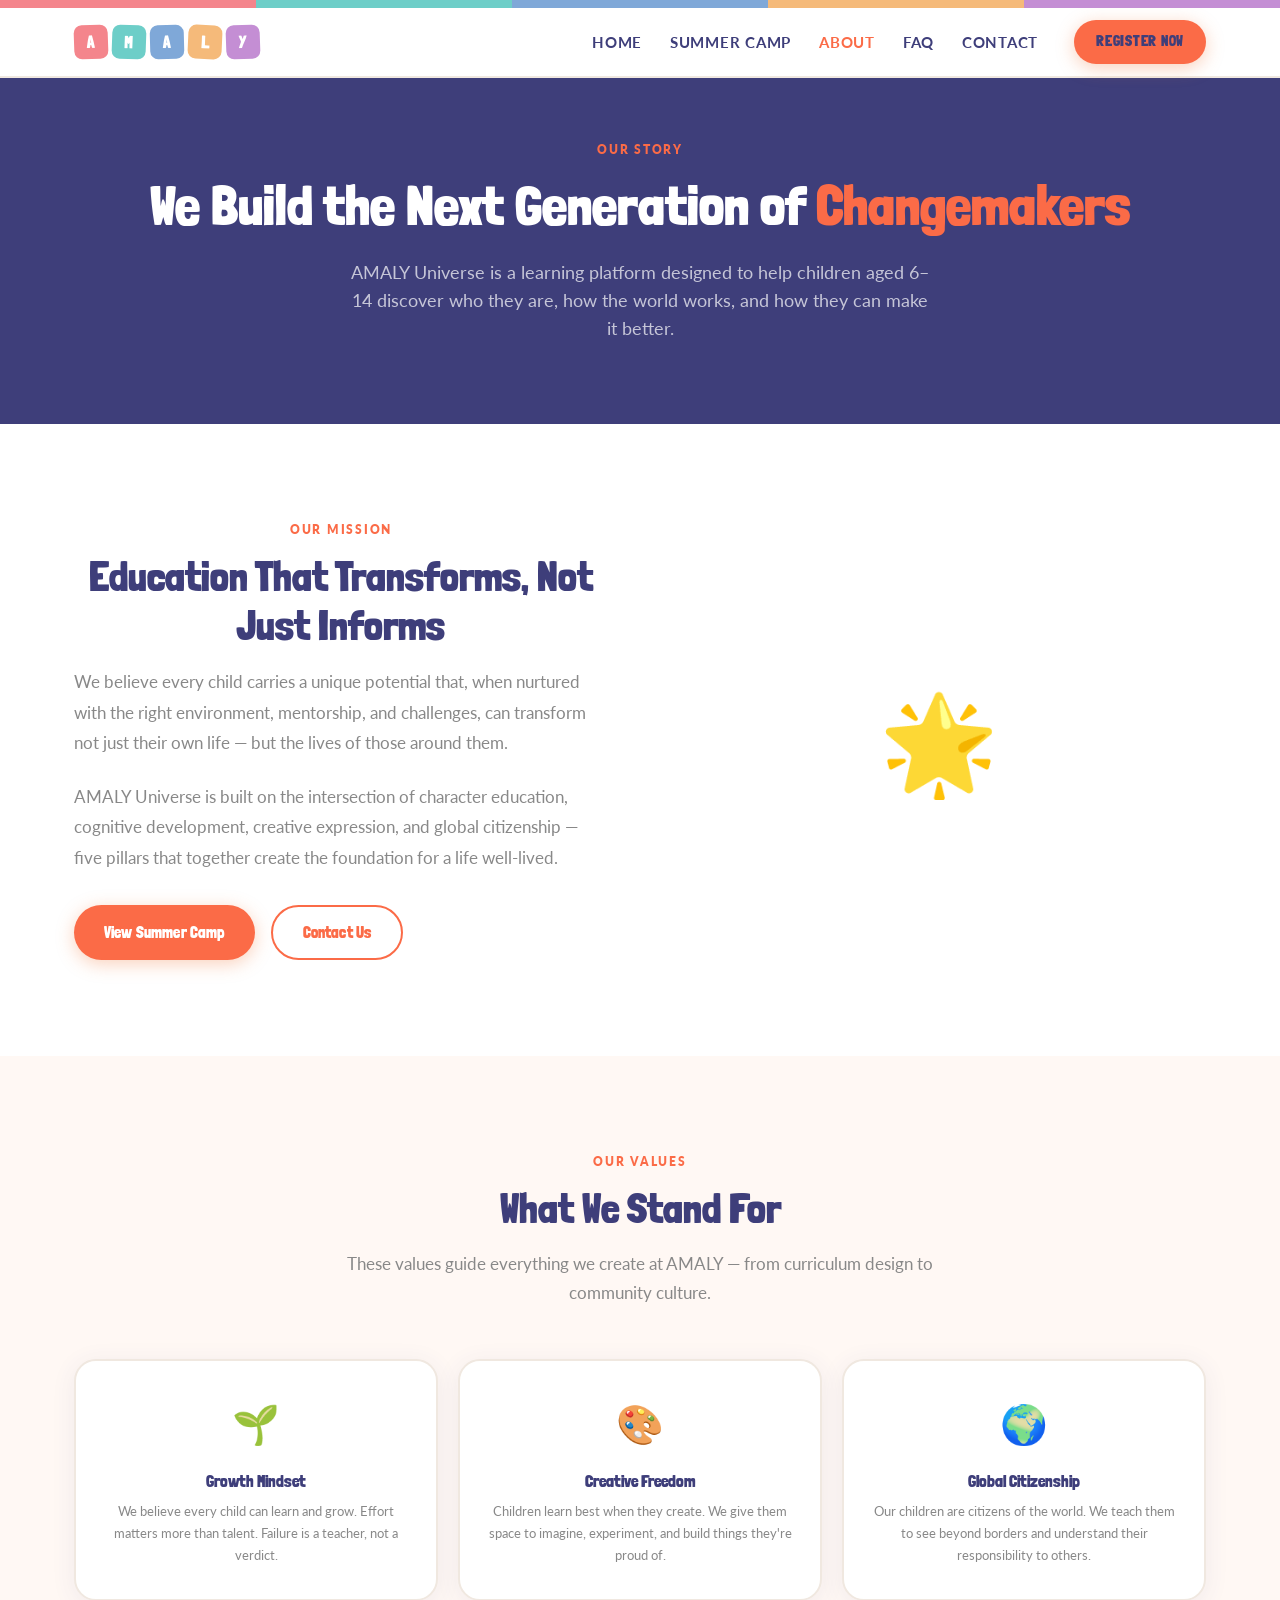
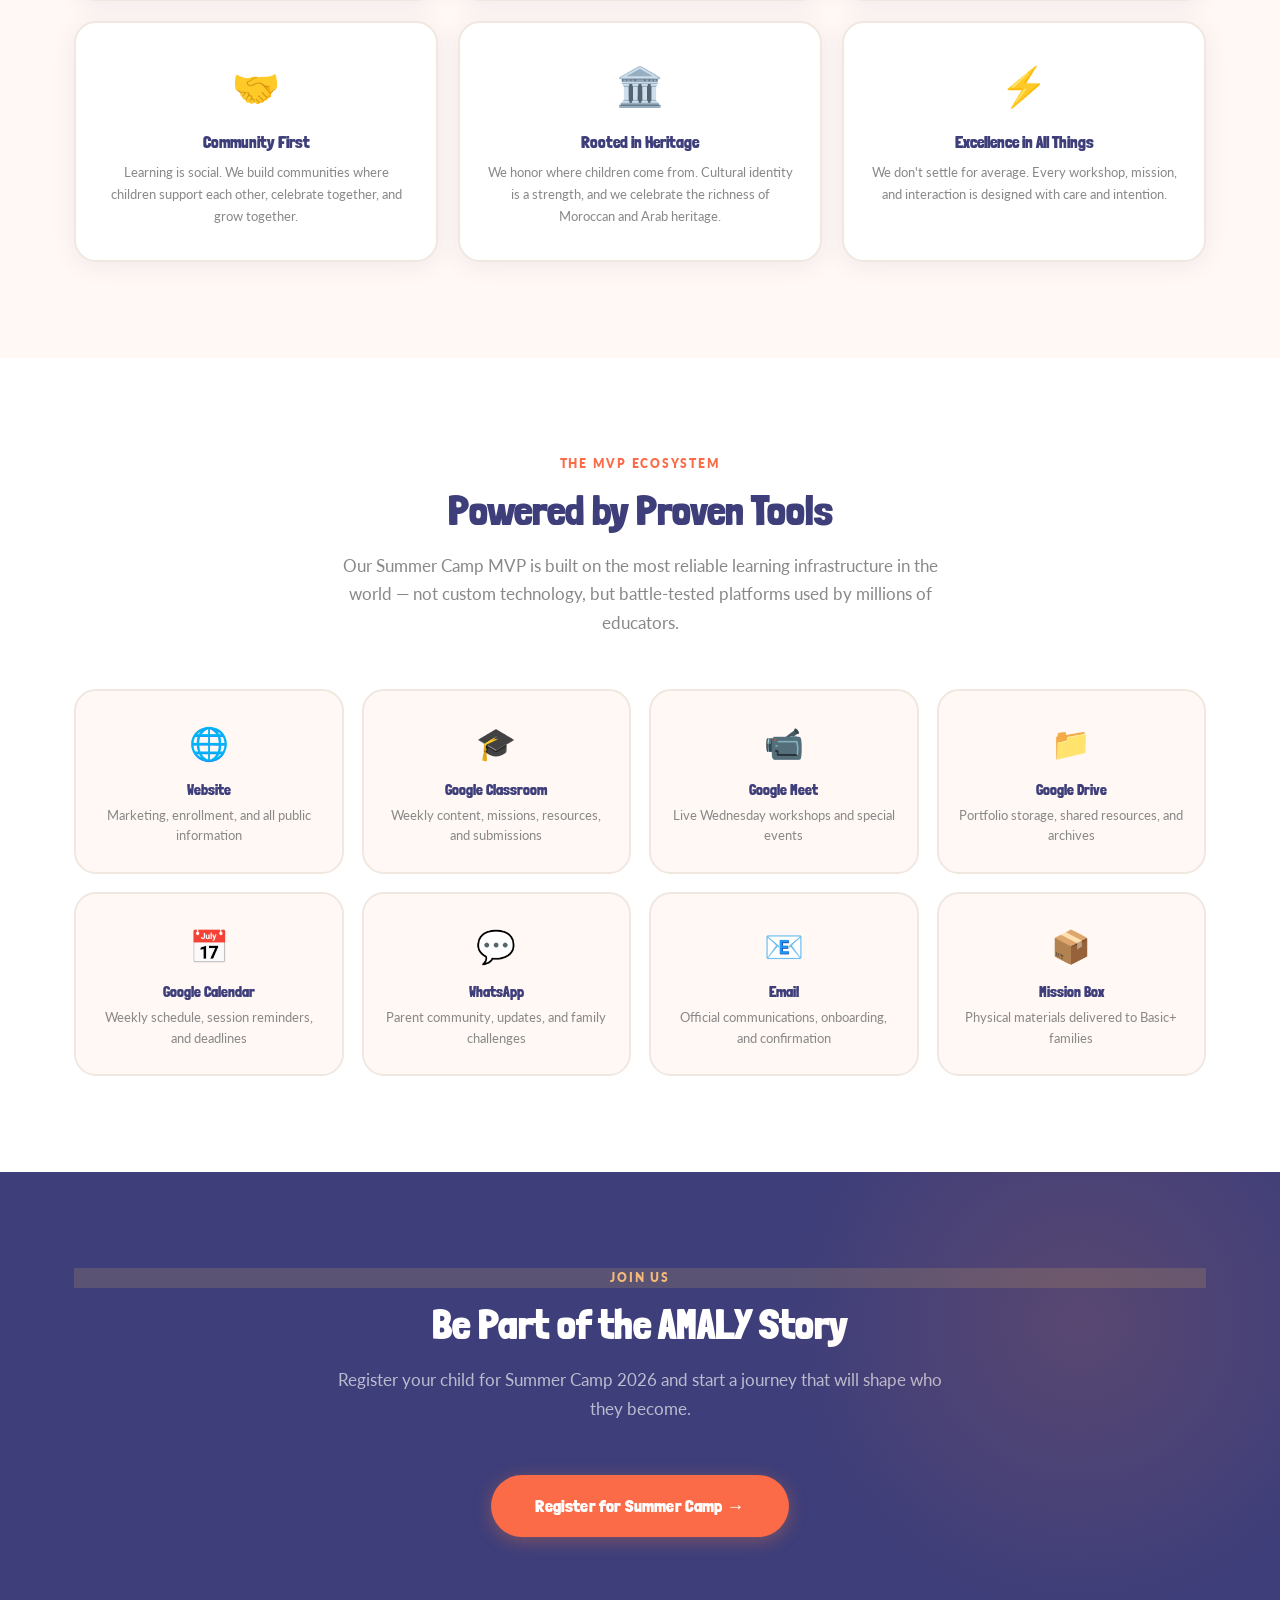
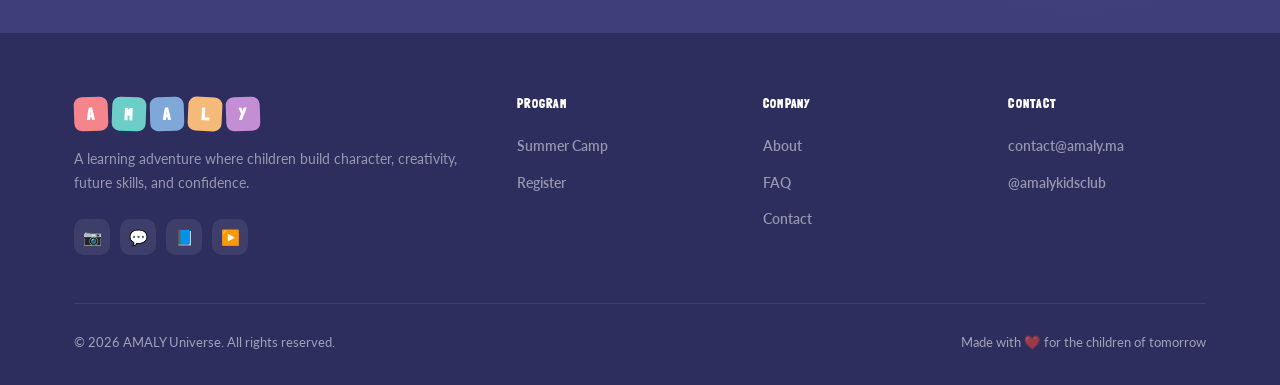
==== commit 5b2f38ce: "Apply all content + UX remarks - Year: 2025 → 2026 across all pages and footer copyright - Age: 5-10" ====
--- a/about.html
+++ b/about.html
@@ -55,7 +55,7 @@
     <div class="section-label">Our Story</div>
     <h1 style="font-size: clamp(2rem, 5vw, 3.5rem); color: white; margin-bottom: 20px;">We Build the Next Generation of <span style="color: var(--primary);">Changemakers</span></h1>
     <p style="color: rgba(255,255,255,0.7); font-size: 1.1rem; max-width: 580px; margin: 0 auto;">
-      AMALY Universe is a learning platform designed to help children aged 5–10 discover who they are, how the world works, and how they can make it better.
+      AMALY Universe is a learning platform designed to help children aged 6–14 discover who they are, how the world works, and how they can make it better.
     </p>
   </div>
 </section>
@@ -180,7 +180,7 @@
   <div class="container">
     <div class="section-label">Join Us</div>
     <h2 class="section-title">Be Part of the AMALY Story</h2>
-    <p class="section-sub">Register your child for Summer Camp 2025 and start a journey that will shape who they become.</p>
+    <p class="section-sub">Register your child for Summer Camp 2026 and start a journey that will shape who they become.</p>
     <a href="register.html" class="btn btn-primary btn-lg">Register for Summer Camp →</a>
   </div>
 </section>
@@ -229,7 +229,7 @@
       </div>
     </div>
     <div class="footer-bottom">
-      <span>© 2025 AMALY Universe. All rights reserved.</span>
+      <span>© 2026 AMALY Universe. All rights reserved.</span>
       <span>Made with ❤️ for the children of tomorrow</span>
     </div>
   </div>
--- a/css/style.css
+++ b/css/style.css
@@ -8,11 +8,11 @@
 
 :root {
   /* AMALY Brand Palette — exact logo tile colors */
-  --coral:    #F08080;   /* A — warm coral/salmon */
-  --mint:     #7EC8B8;   /* M — sage mint green */
-  --peach:    #F5AA72;   /* A — warm peach */
-  --yellow:   #F5C84A;   /* L — golden yellow */
-  --lavender: #C4A8E0;   /* Y — soft lavender */
+  --coral:    #F4858C;   /* A — coral pink */
+  --mint:     #6DCEC8;   /* M — teal aqua */
+  --peach:    #7FA8D8;   /* A — periwinkle blue */
+  --yellow:   #F5BA7A;   /* L — peach */
+  --lavender: #C48ED4;   /* Y — purple */
 
   /* Primary action color (exact from amalykidsclub.com) */
   --primary:  #fb6b47;
@@ -70,29 +70,40 @@
 }
 
 .section-label {
-  display: inline-block;
+  display: block;
+  text-align: center;
   font-size: 0.78rem;
   font-weight: 800;
   letter-spacing: 0.14em;
   text-transform: uppercase;
   color: var(--primary);
-  background: rgba(240,123,63,0.1);
-  padding: 6px 18px;
-  border-radius: 100px;
-  margin-bottom: 16px;
+  margin-bottom: 12px;
+}
+
+.section-label span,
+.section-label {
+  /* pill wrapper when used inline */
+}
+
+section > .container > .section-label,
+section > .container > div > .section-label {
+  display: block;
+  text-align: center;
 }
 
 .section-title {
   font-size: clamp(1.8rem, 4vw, 2.6rem);
   margin-bottom: 16px;
   color: var(--navy);
+  text-align: center;
 }
 
 .section-sub {
   font-size: 1.05rem;
   color: var(--gray);
-  max-width: 600px;
+  max-width: 620px;
   margin: 0 auto 52px;
+  text-align: center;
   line-height: 1.7;
 }
 
@@ -132,7 +143,7 @@
 .tile-coral   { background: var(--coral); }
 .tile-mint    { background: var(--mint); }
 .tile-peach   { background: var(--peach); }
-.tile-yellow  { background: var(--yellow); color: #5a4500; }
+.tile-yellow  { background: var(--yellow); color: white; }
 .tile-lavender{ background: var(--lavender); }
 
 .tile-dot {
@@ -233,16 +244,11 @@
 .top-stripe {
   height: 8px;
   background: linear-gradient(90deg,
-    var(--coral) 0%,
-    var(--coral) 20%,
-    var(--mint) 20%,
-    var(--mint) 40%,
-    var(--peach) 40%,
-    var(--peach) 60%,
-    var(--yellow) 60%,
-    var(--yellow) 80%,
-    var(--lavender) 80%,
-    var(--lavender) 100%
+    #F4858C 0% 20%,
+    #6DCEC8 20% 40%,
+    #7FA8D8 40% 60%,
+    #F5BA7A 60% 80%,
+    #C48ED4 80% 100%
   );
   position: fixed;
   top: 0; left: 0; right: 0;
@@ -282,7 +288,7 @@
 }
 
 .nav-links a {
-  color: var(--primary);
+  color: var(--navy);
   font-size: 0.92rem;
   font-weight: 700;
   transition: var(--transition);
@@ -290,8 +296,8 @@
   letter-spacing: 0.05em;
 }
 
-.nav-links a:hover { color: var(--primary-dark); }
-.nav-links a.active { color: var(--primary-dark); }
+.nav-links a:hover { color: var(--primary); }
+.nav-links a.active { color: var(--primary); }
 
 .nav-cta {
   margin-left: 8px;
@@ -572,7 +578,7 @@
 
 .promises-grid {
   display: grid;
-  grid-template-columns: repeat(5, 1fr);
+  grid-template-columns: repeat(5, minmax(0, 1fr));
   gap: 18px;
   margin-top: 48px;
 }
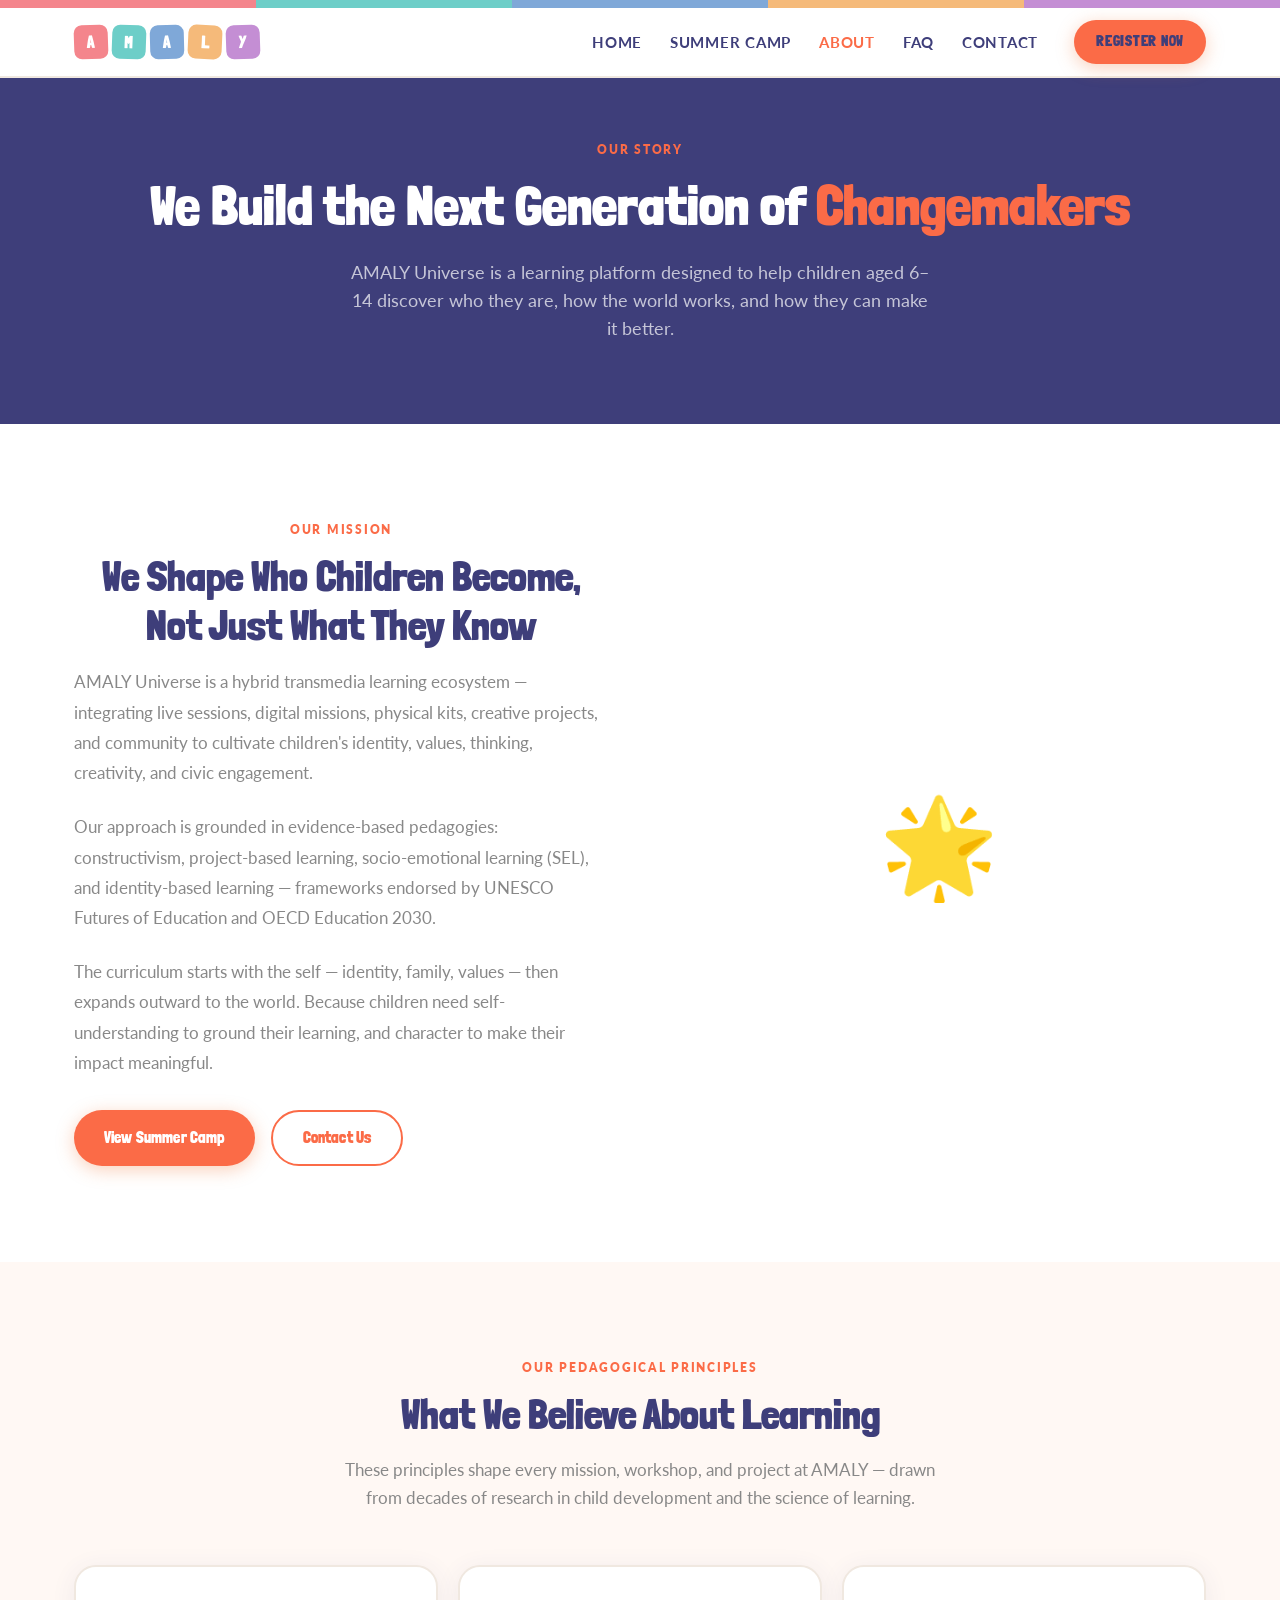
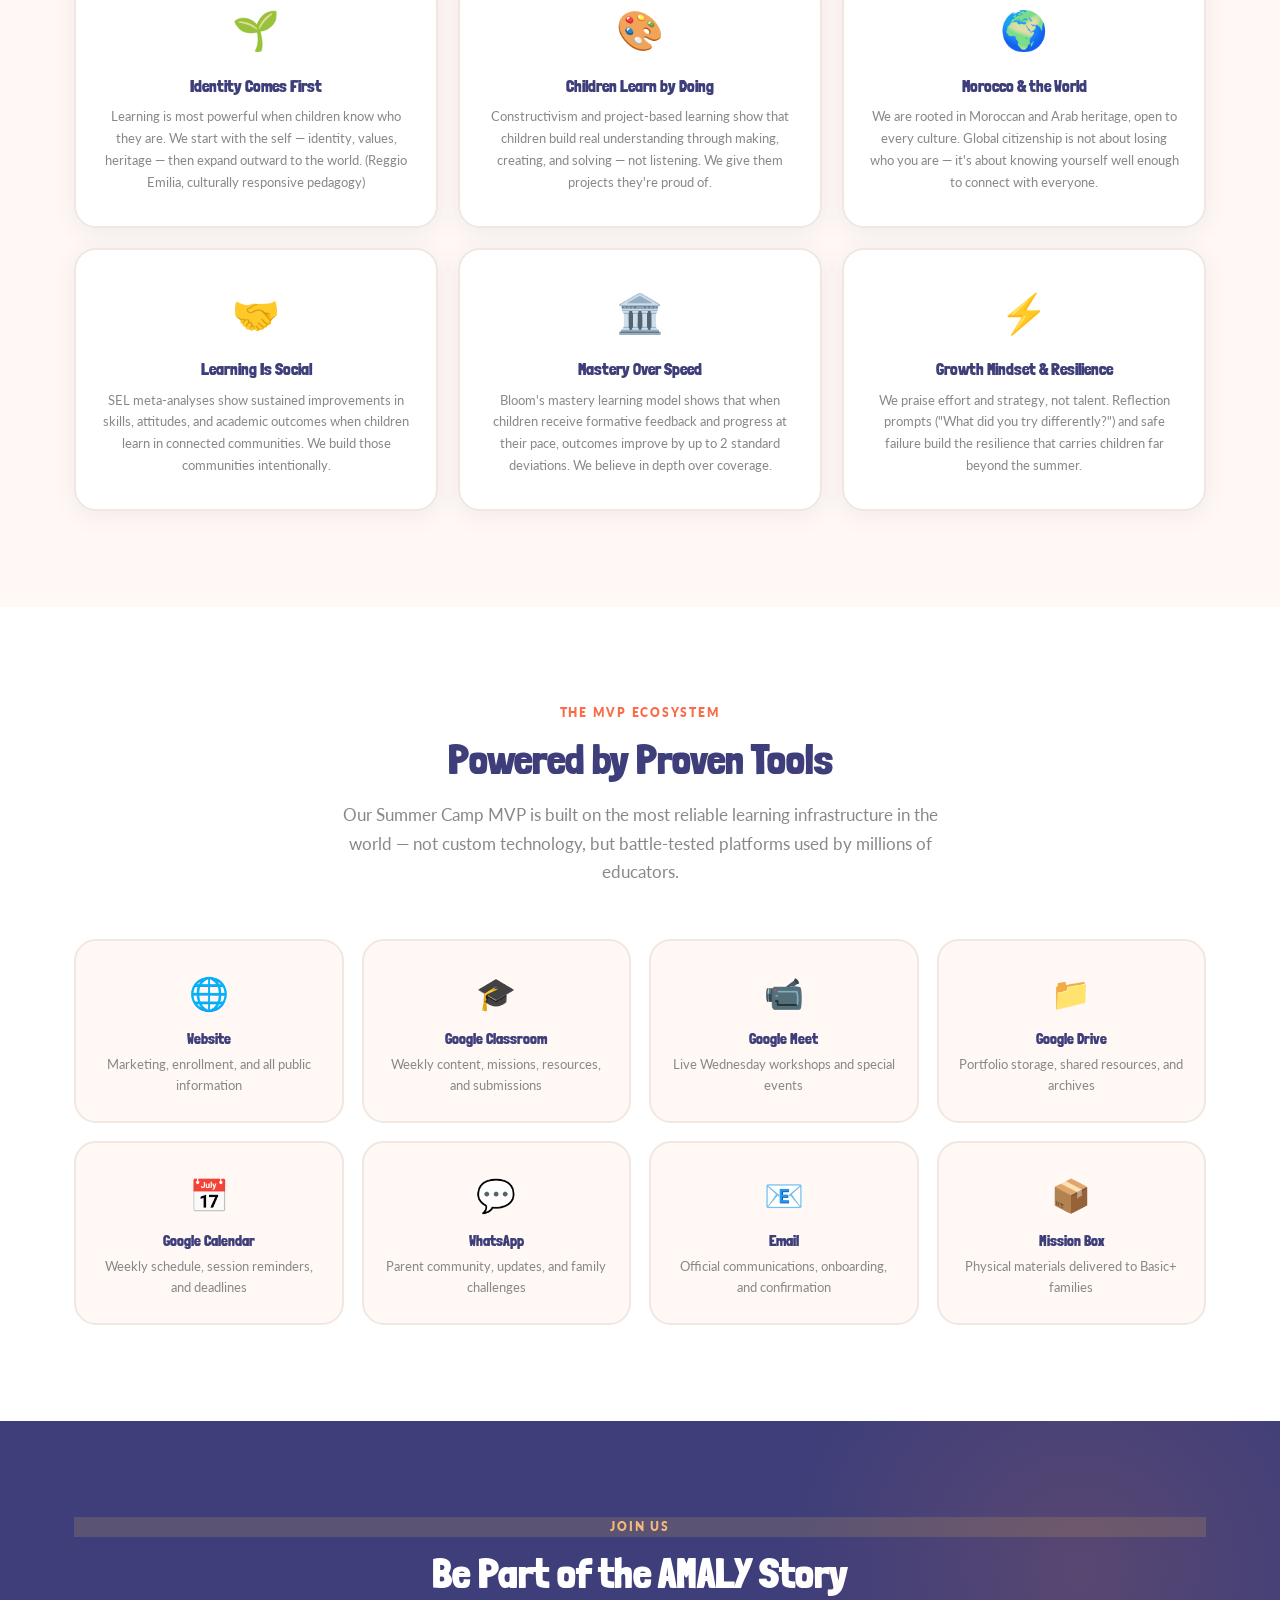
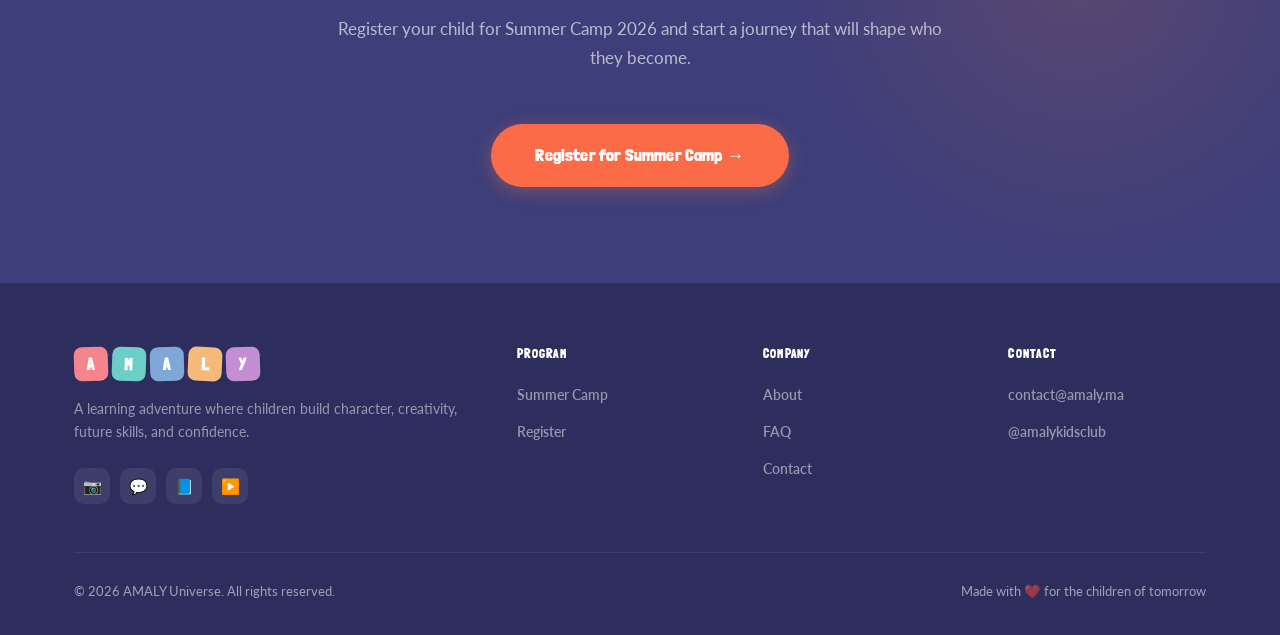
==== commit 8b909726: "Reframe competencies with research-backed identity development language - Competencies section: refr" ====
--- a/about.html
+++ b/about.html
@@ -66,12 +66,15 @@
     <div class="about-mission-grid">
       <div>
         <div class="section-label">Our Mission</div>
-        <h2 class="section-title">Education That Transforms, Not Just Informs</h2>
+        <h2 class="section-title">We Shape Who Children Become, Not Just What They Know</h2>
         <p style="color: var(--gray); line-height: 1.8; margin-bottom: 24px; font-size: 1.05rem;">
-          We believe every child carries a unique potential that, when nurtured with the right environment, mentorship, and challenges, can transform not just their own life — but the lives of those around them.
+          AMALY Universe is a hybrid transmedia learning ecosystem — integrating live sessions, digital missions, physical kits, creative projects, and community to cultivate children's identity, values, thinking, creativity, and civic engagement.
+        </p>
+        <p style="color: var(--gray); line-height: 1.8; margin-bottom: 24px; font-size: 1.05rem;">
+          Our approach is grounded in evidence-based pedagogies: constructivism, project-based learning, socio-emotional learning (SEL), and identity-based learning — frameworks endorsed by UNESCO Futures of Education and OECD Education 2030.
         </p>
         <p style="color: var(--gray); line-height: 1.8; margin-bottom: 32px; font-size: 1.05rem;">
-          AMALY Universe is built on the intersection of character education, cognitive development, creative expression, and global citizenship — five pillars that together create the foundation for a life well-lived.
+          The curriculum starts with the self — identity, family, values — then expands outward to the world. Because children need self-understanding to ground their learning, and character to make their impact meaningful.
         </p>
         <div style="display: flex; gap: 16px; flex-wrap: wrap;">
           <a href="summer-camp.html" class="btn btn-primary">View Summer Camp</a>
@@ -86,39 +89,42 @@
 <!-- VALUES -->
 <section class="about-values" id="values">
   <div class="container">
-    <div class="section-label">Our Values</div>
-    <h2 class="section-title">What We Stand For</h2>
-    <p class="section-sub">These values guide everything we create at AMALY — from curriculum design to community culture.</p>
+    <div style="text-align:center;">
+      <div class="section-label">Our Pedagogical Principles</div>
+      <h2 class="section-title">What We Believe About Learning</h2>
+      <p class="section-sub">These principles shape every mission, workshop, and project at AMALY —
+        drawn from decades of research in child development and the science of learning.</p>
+    </div>
     <div class="values-grid">
       <div class="value-card">
         <div class="value-icon">🌱</div>
-        <h3>Growth Mindset</h3>
-        <p>We believe every child can learn and grow. Effort matters more than talent. Failure is a teacher, not a verdict.</p>
+        <h3>Identity Comes First</h3>
+        <p>Learning is most powerful when children know who they are. We start with the self — identity, values, heritage — then expand outward to the world. (Reggio Emilia, culturally responsive pedagogy)</p>
       </div>
       <div class="value-card">
         <div class="value-icon">🎨</div>
-        <h3>Creative Freedom</h3>
-        <p>Children learn best when they create. We give them space to imagine, experiment, and build things they're proud of.</p>
+        <h3>Children Learn by Doing</h3>
+        <p>Constructivism and project-based learning show that children build real understanding through making, creating, and solving — not listening. We give them projects they're proud of.</p>
       </div>
       <div class="value-card">
         <div class="value-icon">🌍</div>
-        <h3>Global Citizenship</h3>
-        <p>Our children are citizens of the world. We teach them to see beyond borders and understand their responsibility to others.</p>
+        <h3>Morocco &amp; the World</h3>
+        <p>We are rooted in Moroccan and Arab heritage, open to every culture. Global citizenship is not about losing who you are — it's about knowing yourself well enough to connect with everyone.</p>
       </div>
       <div class="value-card">
         <div class="value-icon">🤝</div>
-        <h3>Community First</h3>
-        <p>Learning is social. We build communities where children support each other, celebrate together, and grow together.</p>
+        <h3>Learning Is Social</h3>
+        <p>SEL meta-analyses show sustained improvements in skills, attitudes, and academic outcomes when children learn in connected communities. We build those communities intentionally.</p>
       </div>
       <div class="value-card">
         <div class="value-icon">🏛️</div>
-        <h3>Rooted in Heritage</h3>
-        <p>We honor where children come from. Cultural identity is a strength, and we celebrate the richness of Moroccan and Arab heritage.</p>
+        <h3>Mastery Over Speed</h3>
+        <p>Bloom's mastery learning model shows that when children receive formative feedback and progress at their pace, outcomes improve by up to 2 standard deviations. We believe in depth over coverage.</p>
       </div>
       <div class="value-card">
         <div class="value-icon">⚡</div>
-        <h3>Excellence in All Things</h3>
-        <p>We don't settle for average. Every workshop, mission, and interaction is designed with care and intention.</p>
+        <h3>Growth Mindset &amp; Resilience</h3>
+        <p>We praise effort and strategy, not talent. Reflection prompts ("What did you try differently?") and safe failure build the resilience that carries children far beyond the summer.</p>
       </div>
     </div>
   </div>
--- a/css/style.css
+++ b/css/style.css
@@ -761,7 +761,27 @@
 .comp-emoji { font-size: 1.5rem; }
 .comp-pillar-header h3 { font-size: 0.95rem; color: var(--navy); }
 
+.comp-desc {
+  font-size: 0.82rem;
+  color: var(--gray);
+  line-height: 1.6;
+  margin-bottom: 14px;
+}
+
 .comp-tags { display: flex; flex-wrap: wrap; gap: 7px; }
+
+.research-note {
+  margin-top: 52px;
+  text-align: center;
+  padding: 20px 32px;
+  border-top: 1px solid var(--border);
+}
+
+.research-note p {
+  font-size: 0.82rem;
+  color: var(--gray-lt);
+  font-style: italic;
+}
 
 .comp-tag {
   font-size: 0.72rem;
@@ -1110,7 +1130,65 @@
 .timeline-content-right h3 { font-size: 1.15rem; color: var(--navy); margin-bottom: 8px; }
 
 .timeline-content-left p,
-.timeline-content-right p { font-size: 0.85rem; color: var(--gray); }
+.timeline-content-right p { font-size: 0.85rem; color: var(--gray); line-height: 1.6; margin-bottom: 8px; }
+
+.timeline-question {
+  font-style: italic;
+  font-size: 0.82rem !important;
+  color: var(--primary) !important;
+  margin-bottom: 6px !important;
+}
+
+.timeline-tags {
+  display: flex;
+  flex-wrap: wrap;
+  gap: 6px;
+  margin-top: 10px;
+}
+
+.timeline-tags span {
+  font-size: 0.72rem;
+  font-weight: 700;
+  background: var(--light);
+  color: var(--navy);
+  padding: 3px 10px;
+  border-radius: 100px;
+  border: 1px solid var(--border);
+}
+
+/* Outcomes block */
+.camp-outcomes {
+  margin-top: 64px;
+  background: var(--light);
+  border-radius: var(--radius-lg);
+  padding: 40px 48px;
+  text-align: center;
+}
+
+.camp-outcomes h3 {
+  font-size: 1.5rem;
+  color: var(--navy);
+  margin-bottom: 28px;
+}
+
+.outcomes-grid {
+  display: grid;
+  grid-template-columns: repeat(auto-fit, minmax(200px, 1fr));
+  gap: 12px;
+  text-align: left;
+  max-width: 860px;
+  margin: 0 auto;
+}
+
+.outcome-item {
+  font-size: 0.9rem;
+  font-weight: 700;
+  color: var(--navy);
+  padding: 10px 16px;
+  background: white;
+  border-radius: var(--radius);
+  border: 1px solid var(--border);
+}
 
 /* ============================================
    WEEKLY RHYTHM
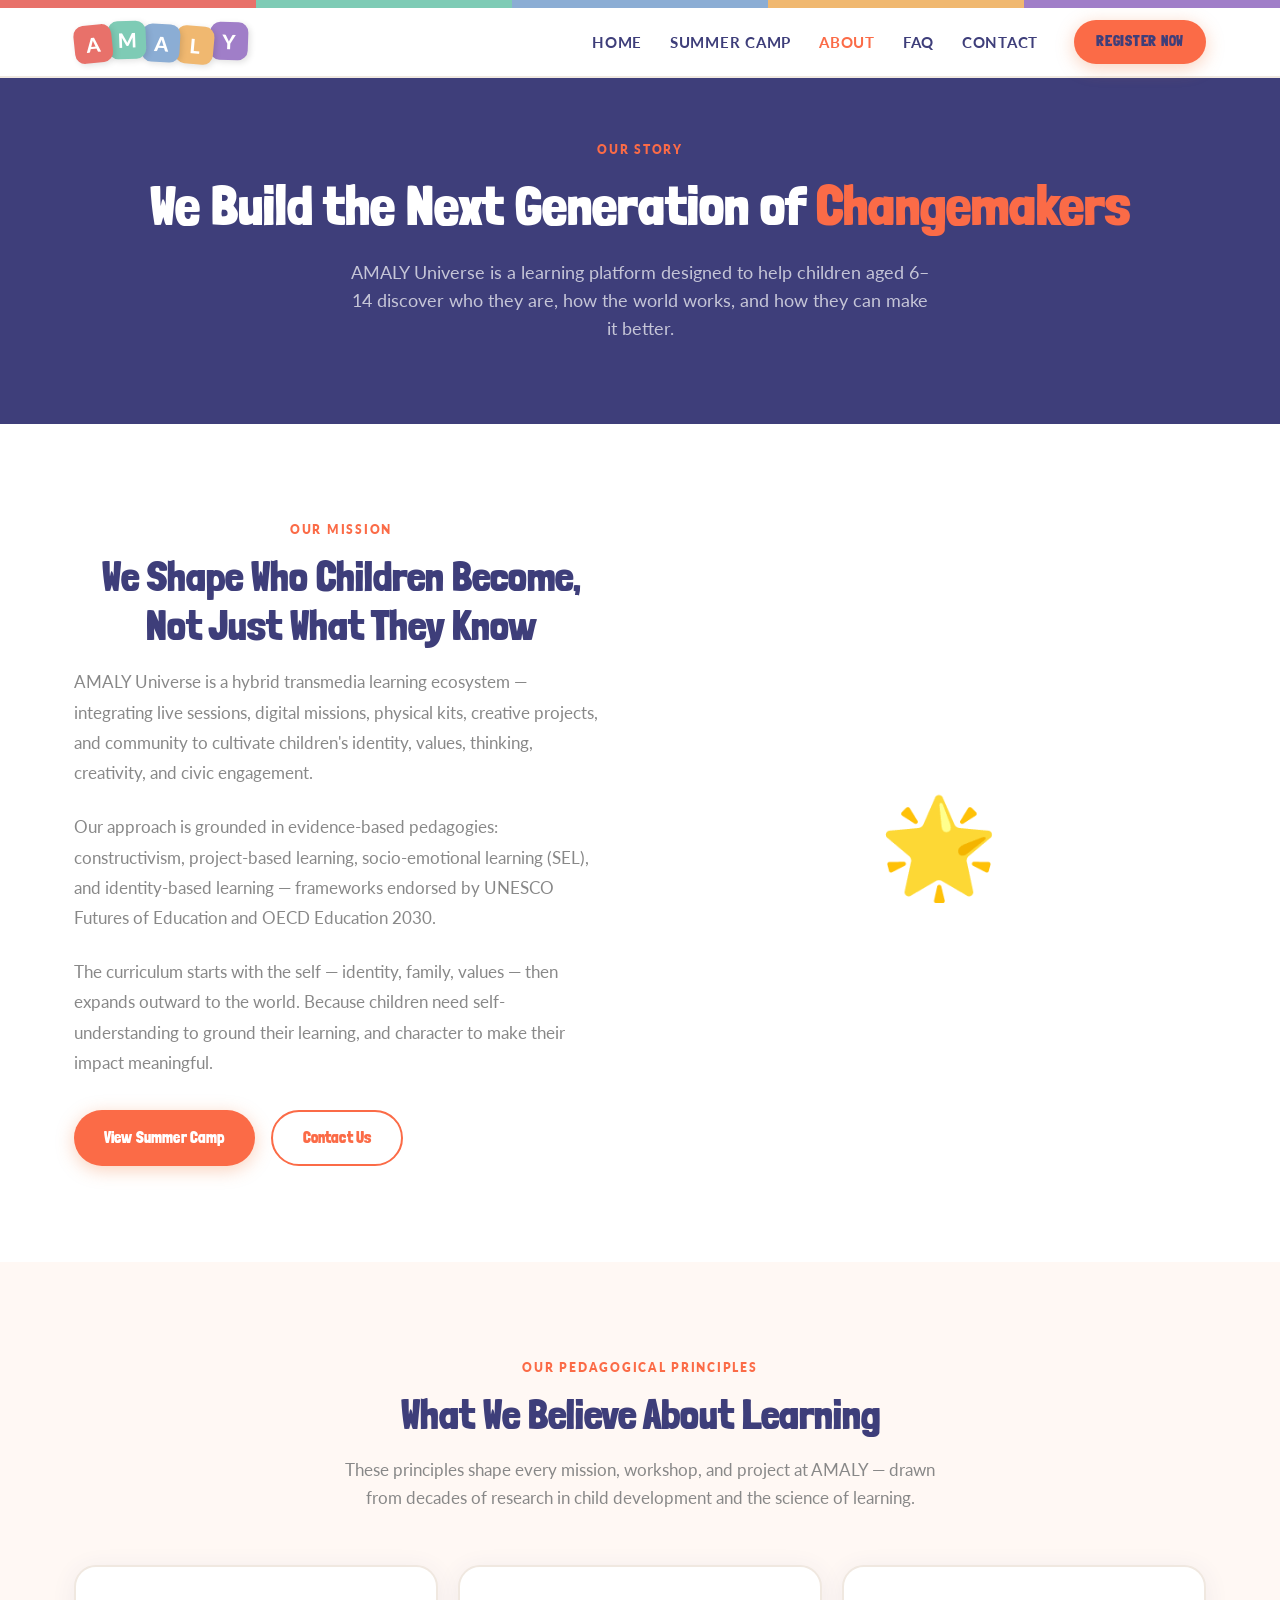
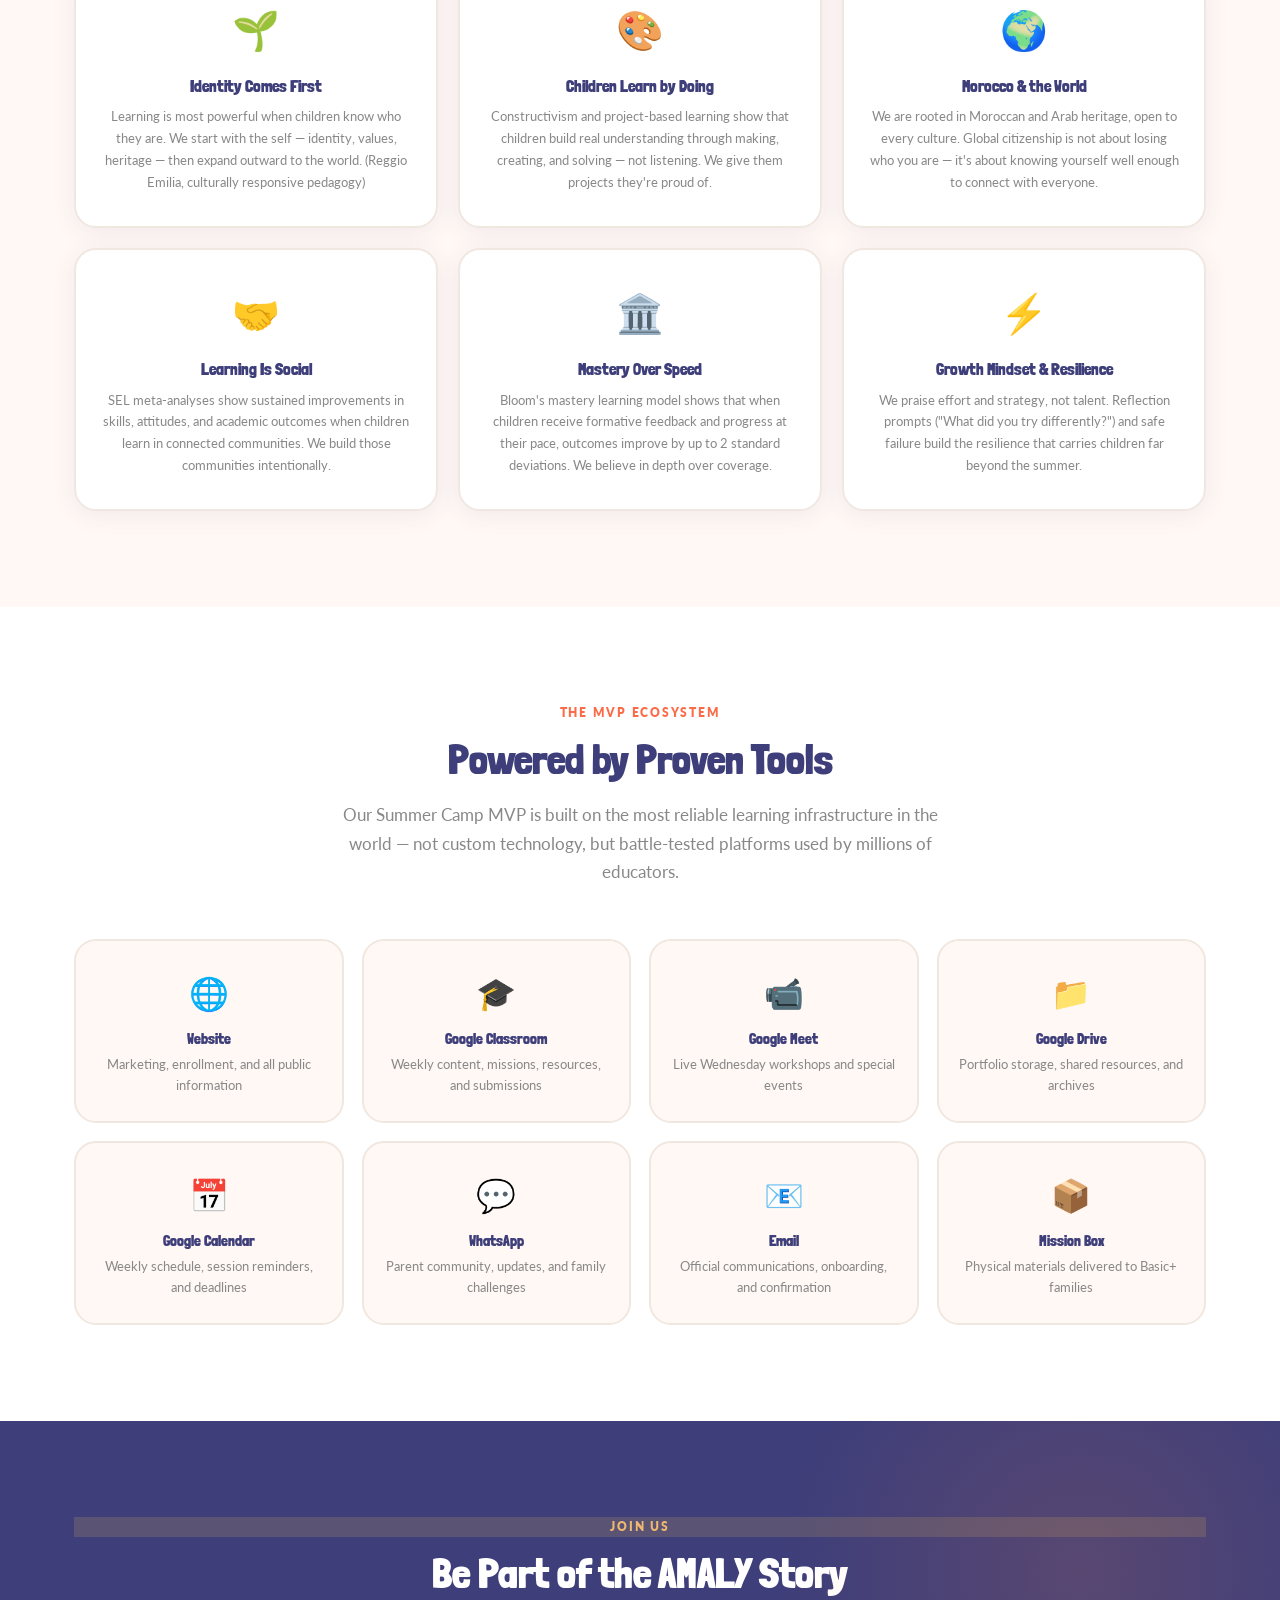
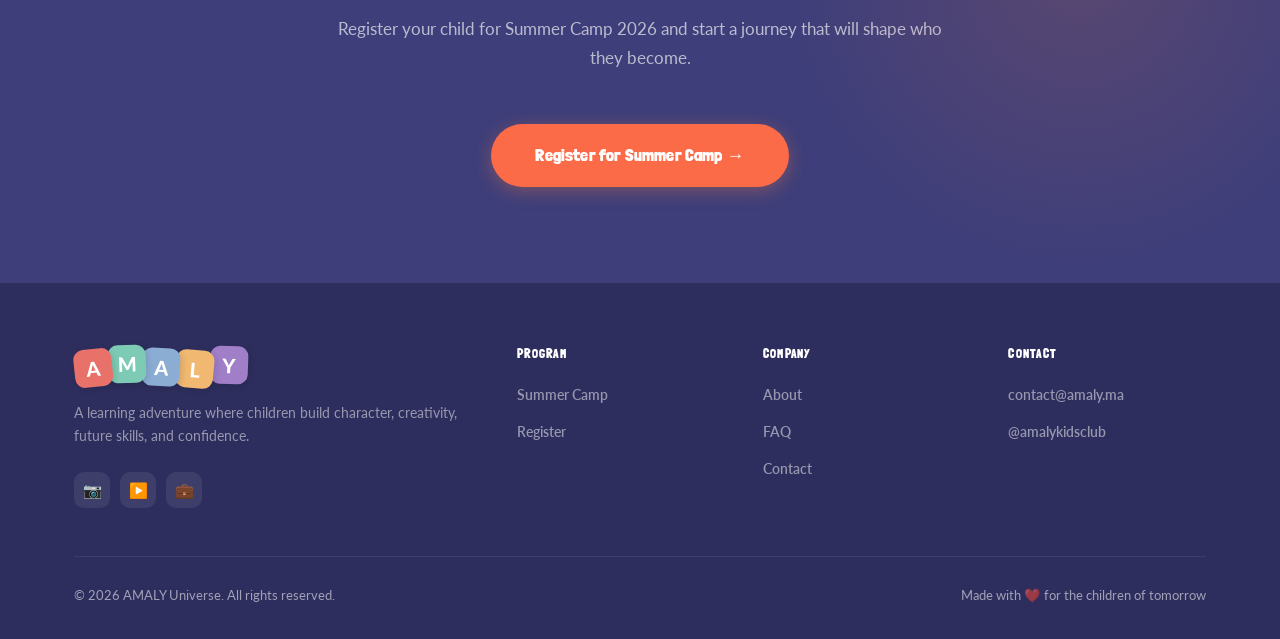
==== commit cdfc6d74: "Add real social media links across all pages - Instagram: https://www.instagram.com/amalykidsclub/ -" ====
--- a/about.html
+++ b/about.html
@@ -205,10 +205,9 @@
         </div>
         <p>A learning adventure where children build character, creativity, future skills, and confidence.</p>
         <div class="footer-socials">
-          <a href="#" class="social-link">📷</a>
-          <a href="#" class="social-link">💬</a>
-          <a href="#" class="social-link">📘</a>
-          <a href="#" class="social-link">▶️</a>
+          <a href="https://www.instagram.com/amalykidsclub/" class="social-link" target="_blank" rel="noopener" aria-label="Instagram">📷</a>
+          <a href="https://www.youtube.com/@Amaly.ma-Official" class="social-link" target="_blank" rel="noopener" aria-label="YouTube">▶️</a>
+          <a href="https://www.linkedin.com/company/amaly-sustainable-development-environment-moroccan-association/" class="social-link" target="_blank" rel="noopener" aria-label="LinkedIn">💼</a>
         </div>
       </div>
       <div>
@@ -230,7 +229,7 @@
         <h4>Contact</h4>
         <ul>
           <li><a href="mailto:contact@amaly.ma">contact@amaly.ma</a></li>
-          <li><a href="#">@amalykidsclub</a></li>
+          <li><a href="https://www.instagram.com/amalykidsclub/" target="_blank" rel="noopener">@amalykidsclub</a></li>
         </ul>
       </div>
     </div>
--- a/css/style.css
+++ b/css/style.css
@@ -8,11 +8,11 @@
 
 :root {
   /* AMALY Brand Palette — exact logo tile colors */
-  --coral:    #F4858C;   /* A — coral pink */
-  --mint:     #6DCEC8;   /* M — teal aqua */
-  --peach:    #7FA8D8;   /* A — periwinkle blue */
-  --yellow:   #F5BA7A;   /* L — peach */
-  --lavender: #C48ED4;   /* Y — purple */
+  --coral:    #E8716A;   /* A — coral salmon */
+  --mint:     #7ECBB5;   /* M — sage mint */
+  --peach:    #8BADD4;   /* A — periwinkle blue */
+  --yellow:   #F0B870;   /* L — warm peach */
+  --lavender: #A07EC8;   /* Y — medium purple */
 
   /* Primary action color (exact from amalykidsclub.com) */
   --primary:  #fb6b47;
@@ -115,55 +115,60 @@
 .logo-tiles {
   display: flex;
   align-items: center;
-  gap: 4px;
+  gap: -4px; /* overlapping handled by margin */
 }
 
 .tile {
   display: flex;
   align-items: center;
   justify-content: center;
-  width: 34px;
-  height: 34px;
-  border-radius: 8px;
-  font-family: var(--font-head);
+  width: 38px;
+  height: 38px;
+  border-radius: 10px;
+  font-family: 'Lato', sans-serif;
   font-weight: 900;
-  font-size: 1.1rem;
+  font-size: 1.25rem;
   color: white;
   letter-spacing: 0;
   line-height: 1;
-  /* slight tilt for playful feel */
-  transform: rotate(-2deg);
-}
-
-.tile:nth-child(2) { transform: rotate(2deg); }
-.tile:nth-child(3) { transform: rotate(-1.5deg); }
-.tile:nth-child(4) { transform: rotate(2.5deg); }
-.tile:nth-child(5) { transform: rotate(-2deg); }
-
-.tile-coral   { background: var(--coral); }
-.tile-mint    { background: var(--mint); }
-.tile-peach   { background: var(--peach); }
-.tile-yellow  { background: var(--yellow); color: white; }
-.tile-lavender{ background: var(--lavender); }
+  margin-right: -4px; /* overlapping tiles */
+  position: relative;
+  box-shadow: 2px 2px 6px rgba(0,0,0,0.12);
+}
+
+/* Cascading tilt — matches the logo exactly */
+.tile:nth-child(1) { transform: rotate(-6deg) translateY(2px); z-index: 5; }
+.tile:nth-child(2) { transform: rotate(-2deg) translateY(-2px); z-index: 4; }
+.tile:nth-child(3) { transform: rotate(3deg) translateY(1px); z-index: 3; }
+.tile:nth-child(4) { transform: rotate(5deg) translateY(3px); z-index: 2; }
+.tile:nth-child(5) { transform: rotate(2deg) translateY(-1px); z-index: 1; margin-right: 0; }
+
+.tile-coral   { background: #E8716A; } /* A — coral salmon */
+.tile-mint    { background: #7ECBB5; } /* M — sage mint */
+.tile-peach   { background: #8BADD4; } /* A — periwinkle blue */
+.tile-yellow  { background: #F0B870; color: white; } /* L — warm peach */
+.tile-lavender{ background: #A07EC8; } /* Y — medium purple */
 
 .tile-dot {
   font-family: var(--font-head);
   font-weight: 800;
   font-size: 0.75rem;
   color: var(--primary);
-  margin-left: 3px;
+  margin-left: 10px;
   margin-top: 8px;
 }
 
 /* Large logo variant */
 .logo-tiles.lg .tile {
-  width: 52px; height: 52px;
-  border-radius: 13px;
-  font-size: 1.7rem;
+  width: 58px; height: 58px;
+  border-radius: 16px;
+  font-size: 2rem;
+  margin-right: -6px;
 }
 .logo-tiles.lg .tile-dot {
   font-size: 1rem;
   margin-top: 14px;
+  margin-left: 14px;
 }
 
 /* ============================================
@@ -244,11 +249,11 @@
 .top-stripe {
   height: 8px;
   background: linear-gradient(90deg,
-    #F4858C 0% 20%,
-    #6DCEC8 20% 40%,
-    #7FA8D8 40% 60%,
-    #F5BA7A 60% 80%,
-    #C48ED4 80% 100%
+    #E8716A 0% 20%,
+    #7ECBB5 20% 40%,
+    #8BADD4 40% 60%,
+    #F0B870 60% 80%,
+    #A07EC8 80% 100%
   );
   position: fixed;
   top: 0; left: 0; right: 0;
@@ -1188,6 +1193,271 @@
   background: white;
   border-radius: var(--radius);
   border: 1px solid var(--border);
+}
+
+/* ============================================
+   WEEK CARDS GRID
+   ============================================ */
+.weeks-grid {
+  display: grid;
+  grid-template-columns: repeat(3, 1fr);
+  gap: 24px;
+  margin-top: 52px;
+}
+
+.week-card {
+  background: white;
+  border-radius: var(--radius-lg);
+  border-top: 5px solid var(--week-color, var(--primary));
+  box-shadow: var(--shadow);
+  overflow: hidden;
+  transition: var(--transition);
+}
+
+.week-card:hover { transform: translateY(-4px); box-shadow: var(--shadow-lg); }
+
+.week-card-festival {
+  grid-column: span 1;
+  background: linear-gradient(135deg, #fdf6ff 0%, #f0f4ff 100%);
+}
+
+.week-header {
+  padding: 24px 24px 16px;
+  border-bottom: 1px solid var(--border);
+}
+
+.week-num {
+  font-size: 0.72rem;
+  font-weight: 800;
+  text-transform: uppercase;
+  letter-spacing: 0.1em;
+  color: var(--week-color, var(--primary));
+  margin-bottom: 6px;
+}
+
+.week-header h3 {
+  font-size: 1rem;
+  color: var(--navy);
+  margin-bottom: 8px;
+  line-height: 1.3;
+}
+
+.week-question {
+  font-size: 0.8rem;
+  font-style: italic;
+  color: var(--gray);
+  line-height: 1.5;
+}
+
+.week-body { padding: 20px 24px 24px; }
+
+.week-focus {
+  display: flex;
+  flex-wrap: wrap;
+  gap: 6px;
+  margin-bottom: 16px;
+}
+
+.week-focus span {
+  font-size: 0.72rem;
+  font-weight: 700;
+  background: var(--light);
+  color: var(--navy);
+  padding: 3px 10px;
+  border-radius: 100px;
+  border: 1px solid var(--border);
+}
+
+.week-activities {
+  list-style: none;
+  margin-bottom: 16px;
+}
+
+.week-activities li {
+  font-size: 0.82rem;
+  color: var(--gray);
+  padding: 4px 0;
+  padding-left: 16px;
+  position: relative;
+}
+
+.week-activities li::before {
+  content: '→';
+  position: absolute;
+  left: 0;
+  color: var(--week-color, var(--primary));
+  font-size: 0.75rem;
+}
+
+.week-artifact {
+  background: var(--light);
+  border-radius: var(--radius);
+  padding: 10px 14px;
+  margin-bottom: 10px;
+  display: flex;
+  flex-direction: column;
+  gap: 3px;
+}
+
+.artifact-label {
+  font-size: 0.68rem;
+  font-weight: 800;
+  text-transform: uppercase;
+  letter-spacing: 0.08em;
+  color: var(--gray);
+}
+
+.artifact-name {
+  font-size: 0.82rem;
+  font-weight: 700;
+  color: var(--navy);
+}
+
+.week-workshop {
+  font-size: 0.78rem;
+  font-weight: 700;
+  color: var(--week-color, var(--primary));
+  padding-top: 8px;
+  border-top: 1px solid var(--border);
+}
+
+/* Continuous Challenges */
+.continuous-challenges {
+  margin-top: 56px;
+  text-align: center;
+  padding: 40px;
+  background: var(--light);
+  border-radius: var(--radius-lg);
+}
+
+.continuous-challenges h3 {
+  font-size: 1.3rem;
+  color: var(--navy);
+  margin-bottom: 20px;
+}
+
+.challenges-row {
+  display: flex;
+  flex-wrap: wrap;
+  gap: 12px;
+  justify-content: center;
+  margin-bottom: 16px;
+}
+
+.challenge-pill {
+  font-size: 0.88rem;
+  font-weight: 700;
+  background: white;
+  color: var(--navy);
+  padding: 8px 20px;
+  border-radius: 100px;
+  border: 2px solid var(--border);
+}
+
+.clubs-row {
+  display: flex;
+  flex-wrap: wrap;
+  gap: 10px;
+  justify-content: center;
+}
+
+.club-badge {
+  font-size: 0.82rem;
+  font-weight: 700;
+  background: var(--primary);
+  color: white;
+  padding: 6px 16px;
+  border-radius: 100px;
+}
+
+/* ============================================
+   TESTIMONIALS
+   ============================================ */
+.testimonials { background: var(--cream); }
+
+.testimonials-grid {
+  display: grid;
+  grid-template-columns: repeat(3, 1fr);
+  gap: 28px;
+  margin-top: 48px;
+}
+
+.testimonial-card {
+  background: white;
+  border-radius: var(--radius-lg);
+  overflow: hidden;
+  box-shadow: var(--shadow);
+  transition: var(--transition);
+}
+
+.testimonial-card:hover { transform: translateY(-4px); box-shadow: var(--shadow-lg); }
+
+.yt-placeholder { background: var(--navy); }
+
+.yt-thumb {
+  aspect-ratio: 16/9;
+  display: flex;
+  flex-direction: column;
+  align-items: center;
+  justify-content: center;
+  gap: 10px;
+  background: linear-gradient(135deg, var(--navy-dark), var(--navy));
+  cursor: pointer;
+  position: relative;
+}
+
+.yt-play {
+  width: 52px; height: 52px;
+  background: #FF0000;
+  border-radius: 50%;
+  display: flex;
+  align-items: center;
+  justify-content: center;
+  font-size: 1.2rem;
+  color: white;
+  padding-left: 4px;
+  box-shadow: 0 4px 16px rgba(255,0,0,0.4);
+}
+
+.yt-label {
+  font-size: 0.75rem;
+  font-weight: 700;
+  color: rgba(255,255,255,0.6);
+  text-transform: uppercase;
+  letter-spacing: 0.08em;
+}
+
+.testimonial-body { padding: 20px; }
+
+.testimonial-quote {
+  font-size: 0.88rem;
+  color: var(--text);
+  line-height: 1.7;
+  font-style: italic;
+  margin-bottom: 16px;
+}
+
+.testimonial-quote::before { content: '"'; color: var(--primary); font-size: 1.2rem; }
+.testimonial-quote::after  { content: '"'; color: var(--primary); font-size: 1.2rem; }
+
+.testimonial-author {
+  display: flex;
+  flex-direction: column;
+  gap: 2px;
+}
+
+.testimonial-author strong { font-size: 0.88rem; color: var(--navy); }
+.testimonial-author span   { font-size: 0.78rem; color: var(--gray); }
+
+/* Responsive weeks */
+@media (max-width: 1024px) {
+  .weeks-grid { grid-template-columns: repeat(2, 1fr); }
+  .testimonials-grid { grid-template-columns: repeat(2, 1fr); }
+}
+
+@media (max-width: 600px) {
+  .weeks-grid { grid-template-columns: 1fr; }
+  .testimonials-grid { grid-template-columns: 1fr; }
 }
 
 /* ============================================
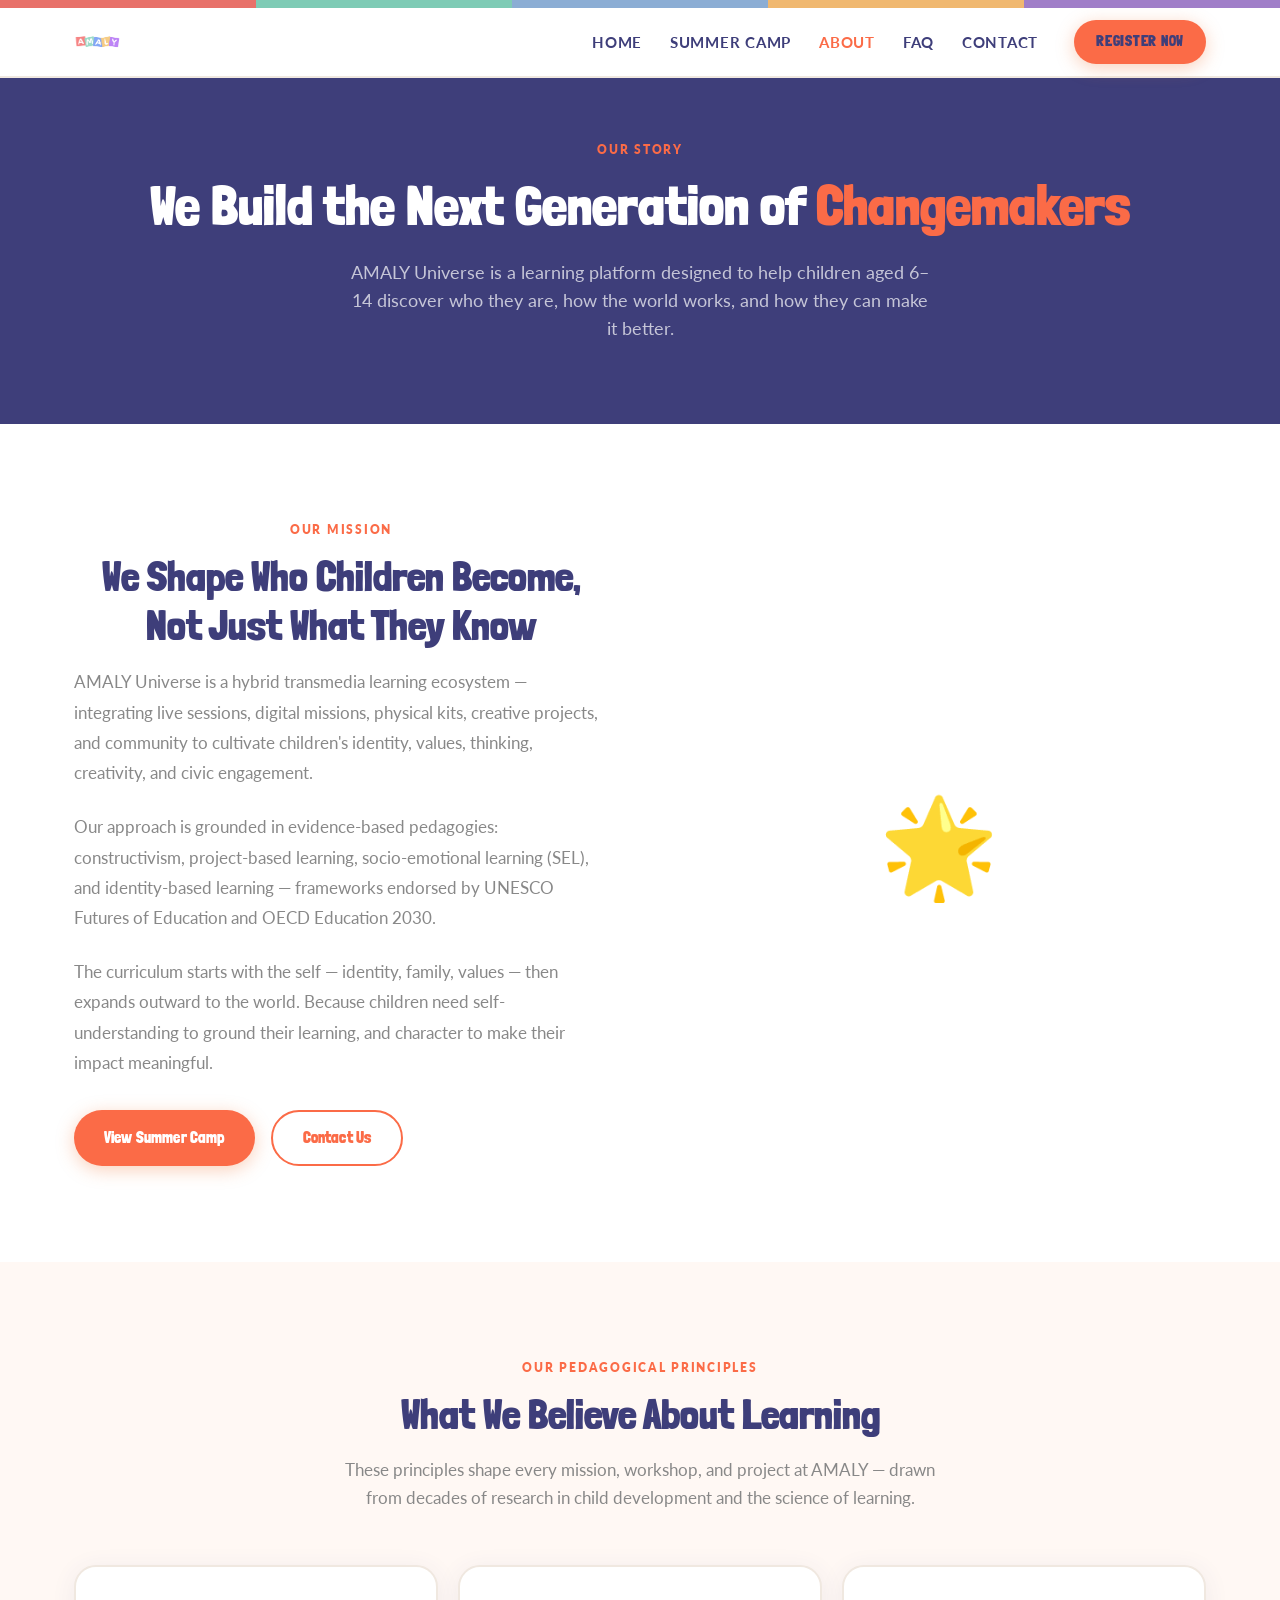
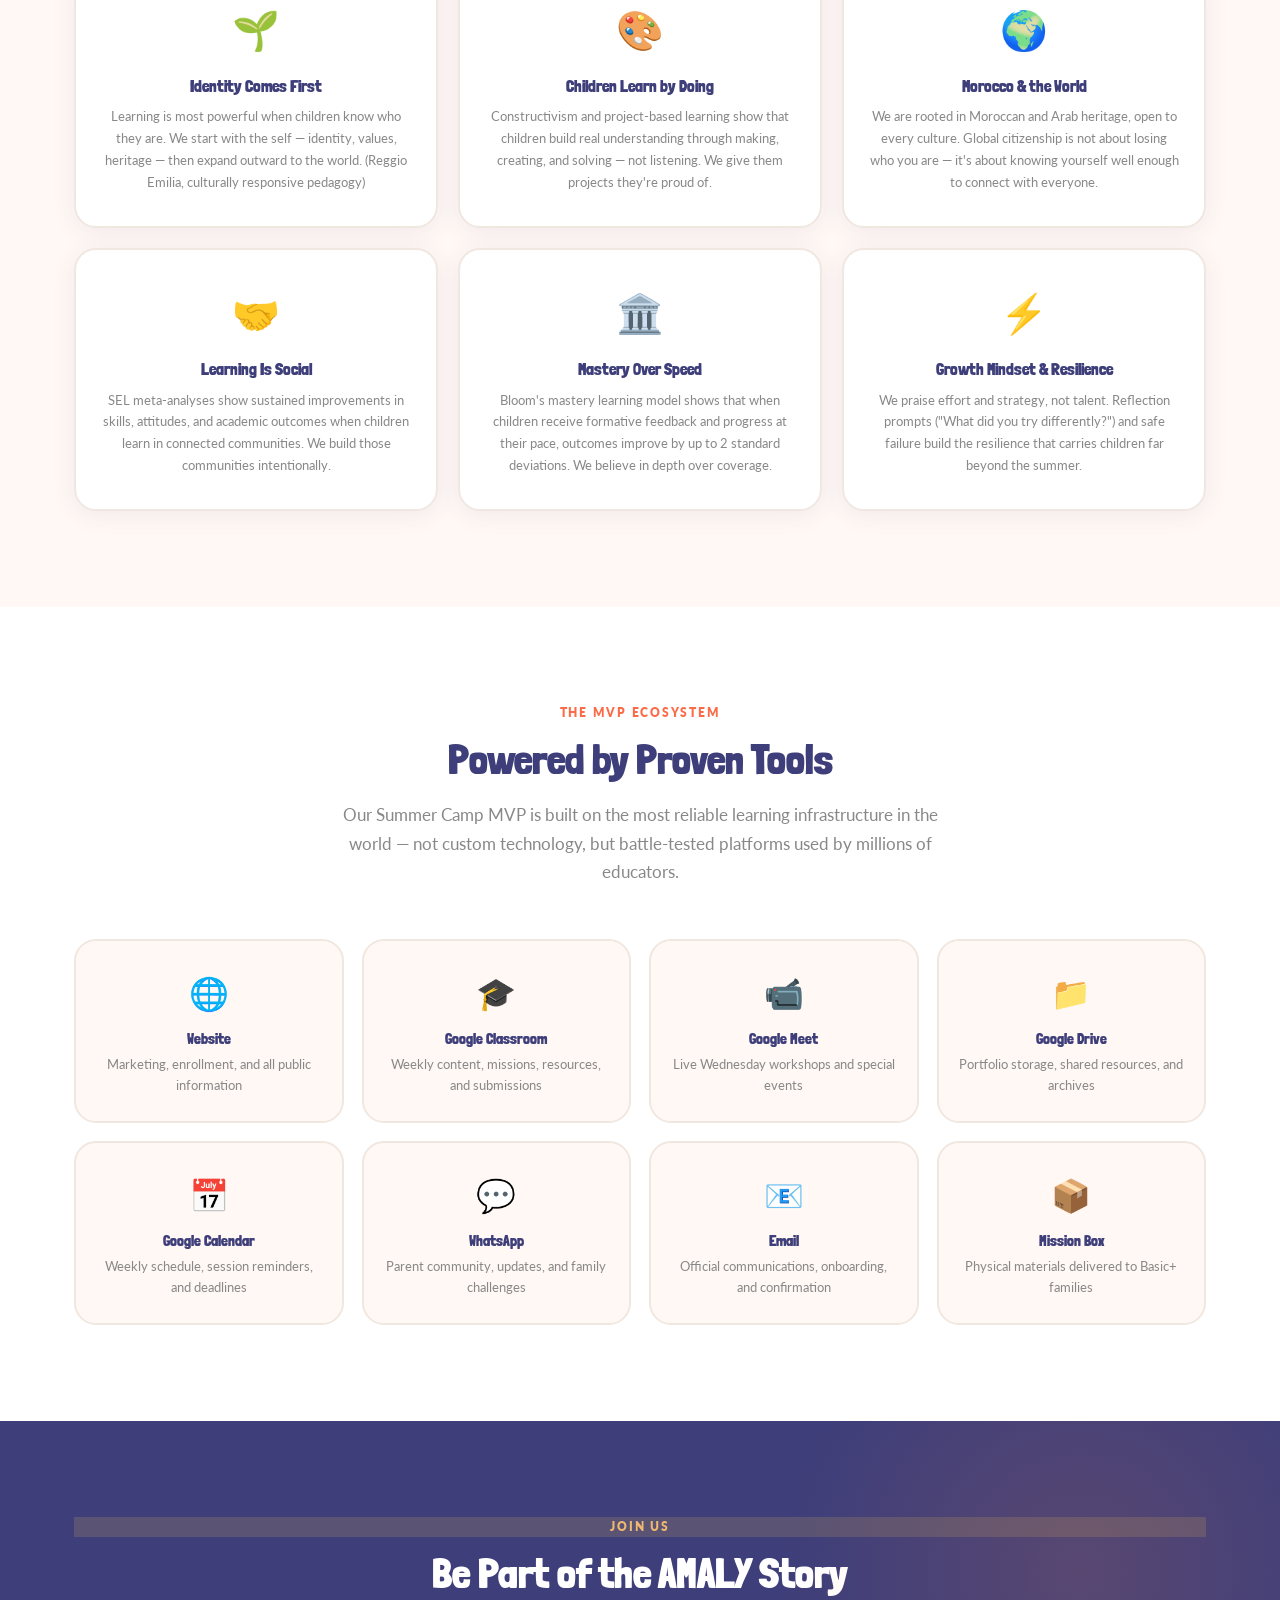
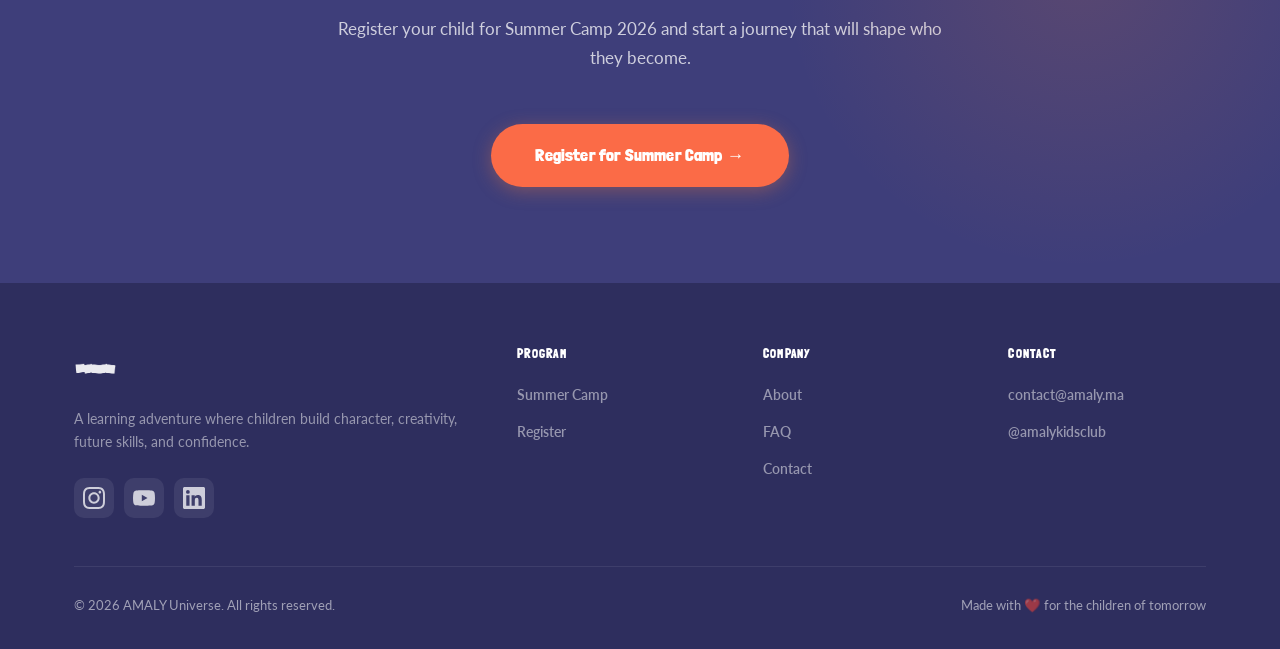
==== commit d84f7dd0: "Logo images, social icons, contact clarity, 5-pillar fix, weeks grid balance - Navbar + footer: use " ====
--- a/about.html
+++ b/about.html
@@ -17,12 +17,8 @@
 <!-- NAVBAR -->
 <nav class="navbar scrolled">
   <div class="navbar-inner">
-    <a href="index.html" class="logo-tiles" style="text-decoration:none;">
-      <div class="tile tile-coral">A</div>
-      <div class="tile tile-mint">M</div>
-      <div class="tile tile-peach">A</div>
-      <div class="tile tile-yellow">L</div>
-      <div class="tile tile-lavender">Y</div>
+    <a href="index.html" style="text-decoration:none;display:flex;align-items:center;">
+      <img src="images/amaly-logo-header.png" alt="AMALY" style="height:48px;width:auto;" />
     </a>
     <ul class="nav-links">
       <li><a href="index.html">Home</a></li>
@@ -196,18 +192,15 @@
   <div class="container">
     <div class="footer-grid">
       <div class="footer-brand">
-        <div class="logo-tiles" style="margin-bottom:12px;">
-          <div class="tile tile-coral">A</div>
-          <div class="tile tile-mint">M</div>
-          <div class="tile tile-peach">A</div>
-          <div class="tile tile-yellow">L</div>
-          <div class="tile tile-lavender">Y</div>
-        </div>
+        <img src="images/amaly-logo-header.png" alt="AMALY" style="height:44px;width:auto;margin-bottom:16px;filter:brightness(0) invert(1);opacity:0.9;" />
         <p>A learning adventure where children build character, creativity, future skills, and confidence.</p>
         <div class="footer-socials">
-          <a href="https://www.instagram.com/amalykidsclub/" class="social-link" target="_blank" rel="noopener" aria-label="Instagram">📷</a>
-          <a href="https://www.youtube.com/@Amaly.ma-Official" class="social-link" target="_blank" rel="noopener" aria-label="YouTube">▶️</a>
-          <a href="https://www.linkedin.com/company/amaly-sustainable-development-environment-moroccan-association/" class="social-link" target="_blank" rel="noopener" aria-label="LinkedIn">💼</a>
+          <a href="https://www.instagram.com/amalykidsclub/" class="social-link" target="_blank" rel="noopener" aria-label="Instagram">
+            <img src="images/instagram.svg" alt="Instagram" /></a>
+          <a href="https://www.youtube.com/@Amaly.ma-Official" class="social-link" target="_blank" rel="noopener" aria-label="YouTube">
+            <img src="images/youtube.svg" alt="YouTube" /></a>
+          <a href="https://www.linkedin.com/company/amaly-sustainable-development-environment-moroccan-association/" class="social-link" target="_blank" rel="noopener" aria-label="LinkedIn">
+            <img src="images/linkedin.svg" alt="LinkedIn" /></a>
         </div>
       </div>
       <div>
--- a/css/style.css
+++ b/css/style.css
@@ -873,8 +873,10 @@
 }
 
 .home-cta .section-label { color: var(--yellow); background: rgba(245,200,74,0.15); }
-.home-cta .section-title { color: white; }
-.home-cta .section-sub { color: rgba(255,255,255,0.65); }
+.home-cta .section-title { color: white !important; }
+.home-cta .section-sub { color: rgba(255,255,255,0.75) !important; }
+.home-cta .section-sub,
+.home-cta p { color: rgba(255,255,255,0.75); }
 
 /* ============================================
    FOOTER
@@ -906,18 +908,26 @@
 }
 
 .social-link {
-  width: 36px; height: 36px;
+  width: 40px; height: 40px;
   border-radius: 10px;
   background: rgba(255,255,255,0.08);
   display: flex;
   align-items: center;
   justify-content: center;
-  font-size: 0.95rem;
-  transition: var(--transition);
-  color: white;
+  transition: var(--transition);
+  overflow: hidden;
+}
+
+.social-link img {
+  width: 22px; height: 22px;
+  object-fit: contain;
+  filter: brightness(0) invert(1);
+  opacity: 0.75;
+  transition: var(--transition);
 }
 
 .social-link:hover { background: var(--primary); }
+.social-link:hover img { opacity: 1; }
 
 footer h4 {
   font-size: 0.78rem;
@@ -1204,6 +1214,23 @@
   gap: 24px;
   margin-top: 52px;
 }
+
+/* Last 2 cards (week 4 & 5) centered in a 3-col grid */
+.weeks-grid .week-card:nth-child(4) {
+  grid-column: 1;
+}
+.weeks-grid .week-card:nth-child(5) {
+  grid-column: 2;
+}
+/* Override: push 4+5 to be centered (cols 1-2 of 3) — use subgrid trick */
+.weeks-grid {
+  grid-template-columns: repeat(6, 1fr);
+}
+.weeks-grid .week-card:nth-child(1) { grid-column: 1 / 3; }
+.weeks-grid .week-card:nth-child(2) { grid-column: 3 / 5; }
+.weeks-grid .week-card:nth-child(3) { grid-column: 5 / 7; }
+.weeks-grid .week-card:nth-child(4) { grid-column: 2 / 4; }
+.weeks-grid .week-card:nth-child(5) { grid-column: 4 / 6; }
 
 .week-card {
   background: white;
@@ -2098,6 +2125,34 @@
 
 .contact-method h4 { font-size: 0.85rem; font-weight: 800; margin-bottom: 3px; color: var(--navy); }
 .contact-method p, .contact-method a { font-size: 0.88rem; color: var(--gray); font-weight: 600; }
+
+.follow-link {
+  display: flex;
+  align-items: flex-start;
+  gap: 12px;
+  padding: 12px;
+  border-radius: var(--radius);
+  background: white;
+  border: 1px solid var(--border);
+  text-decoration: none;
+  transition: var(--transition);
+}
+
+.follow-link:hover { border-color: var(--primary); box-shadow: 0 2px 12px rgba(251,107,71,0.12); }
+
+.follow-link img {
+  width: 20px; height: 20px;
+  margin-top: 2px;
+  flex-shrink: 0;
+  filter: none !important;
+}
+
+.follow-link[href*="instagram"] img { filter: none !important; }
+.follow-link[href*="youtube"] img { filter: none !important; }
+.follow-link[href*="linkedin"] img { filter: none !important; }
+
+.follow-link strong { display: block; font-size: 0.85rem; color: var(--navy); margin-bottom: 2px; }
+.follow-link span   { font-size: 0.78rem; color: var(--gray); line-height: 1.4; }
 .contact-method a:hover { color: var(--primary); }
 
 .contact-form-card {
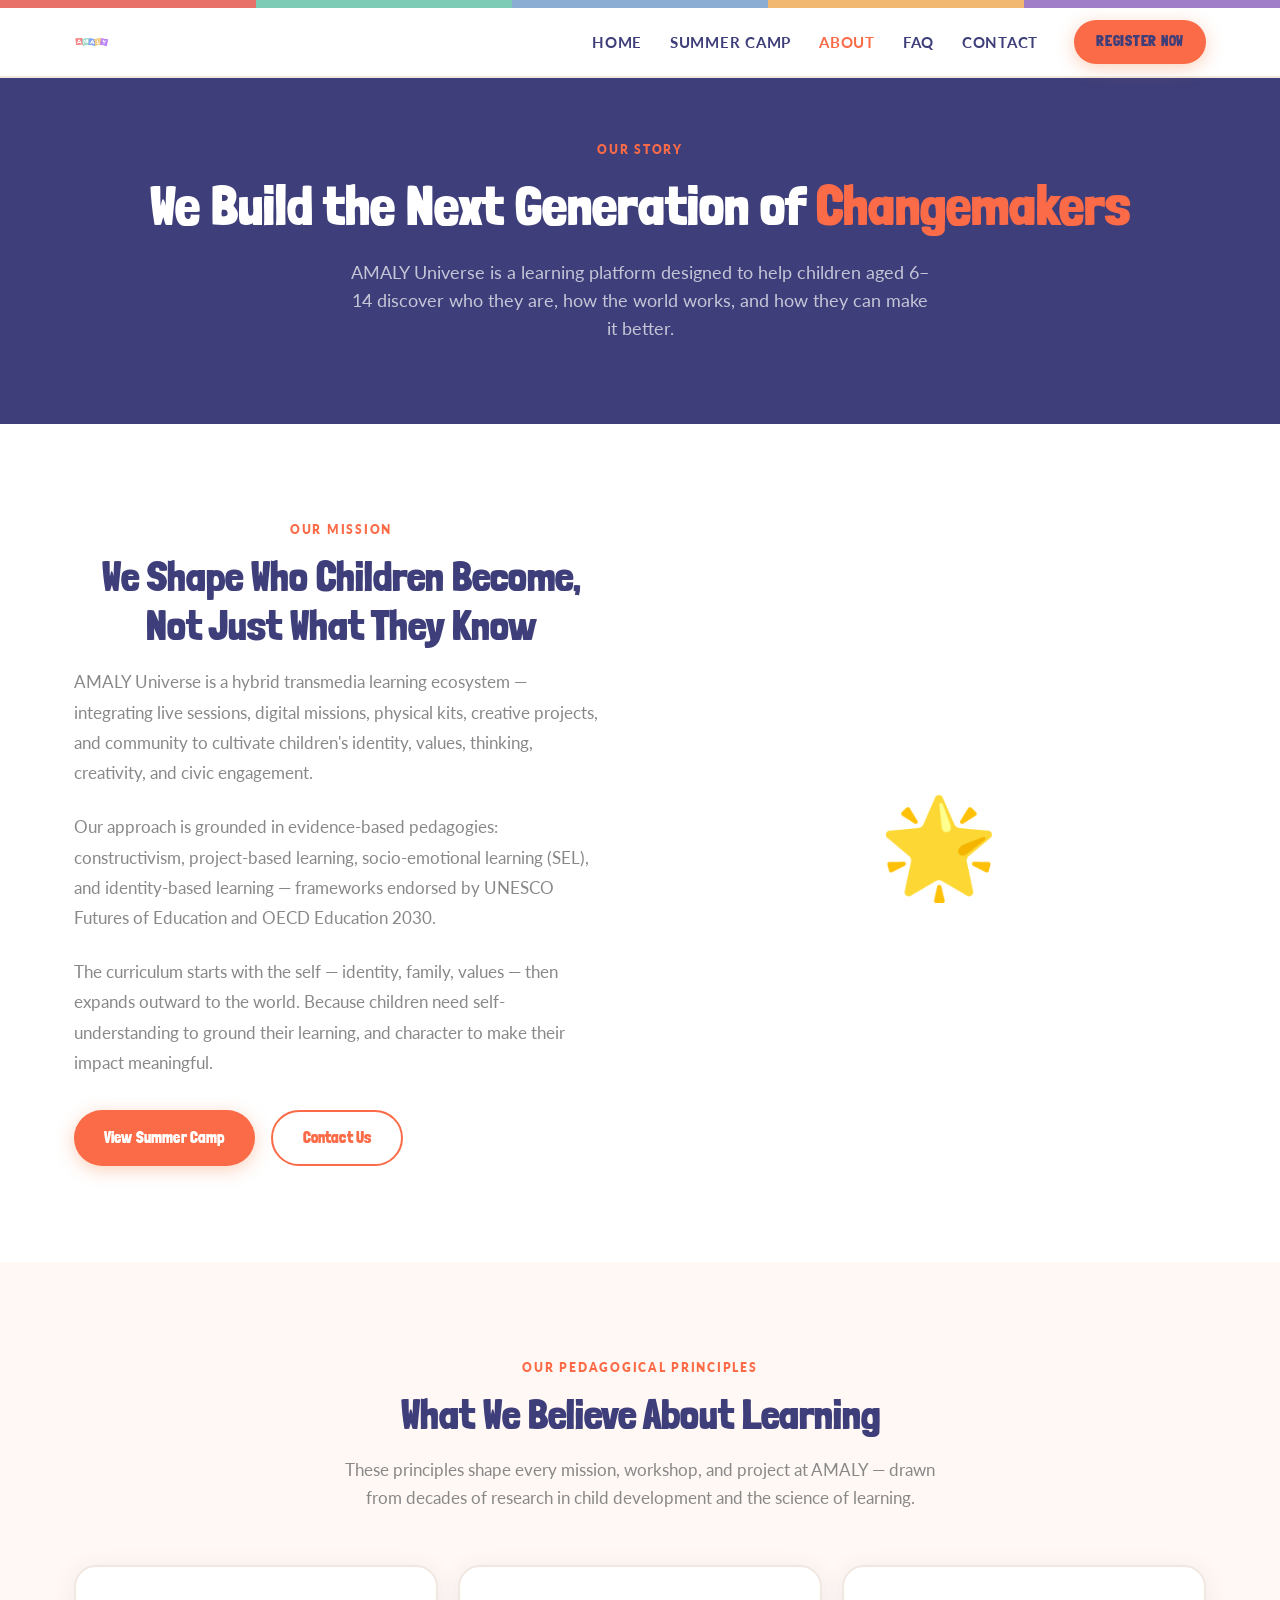
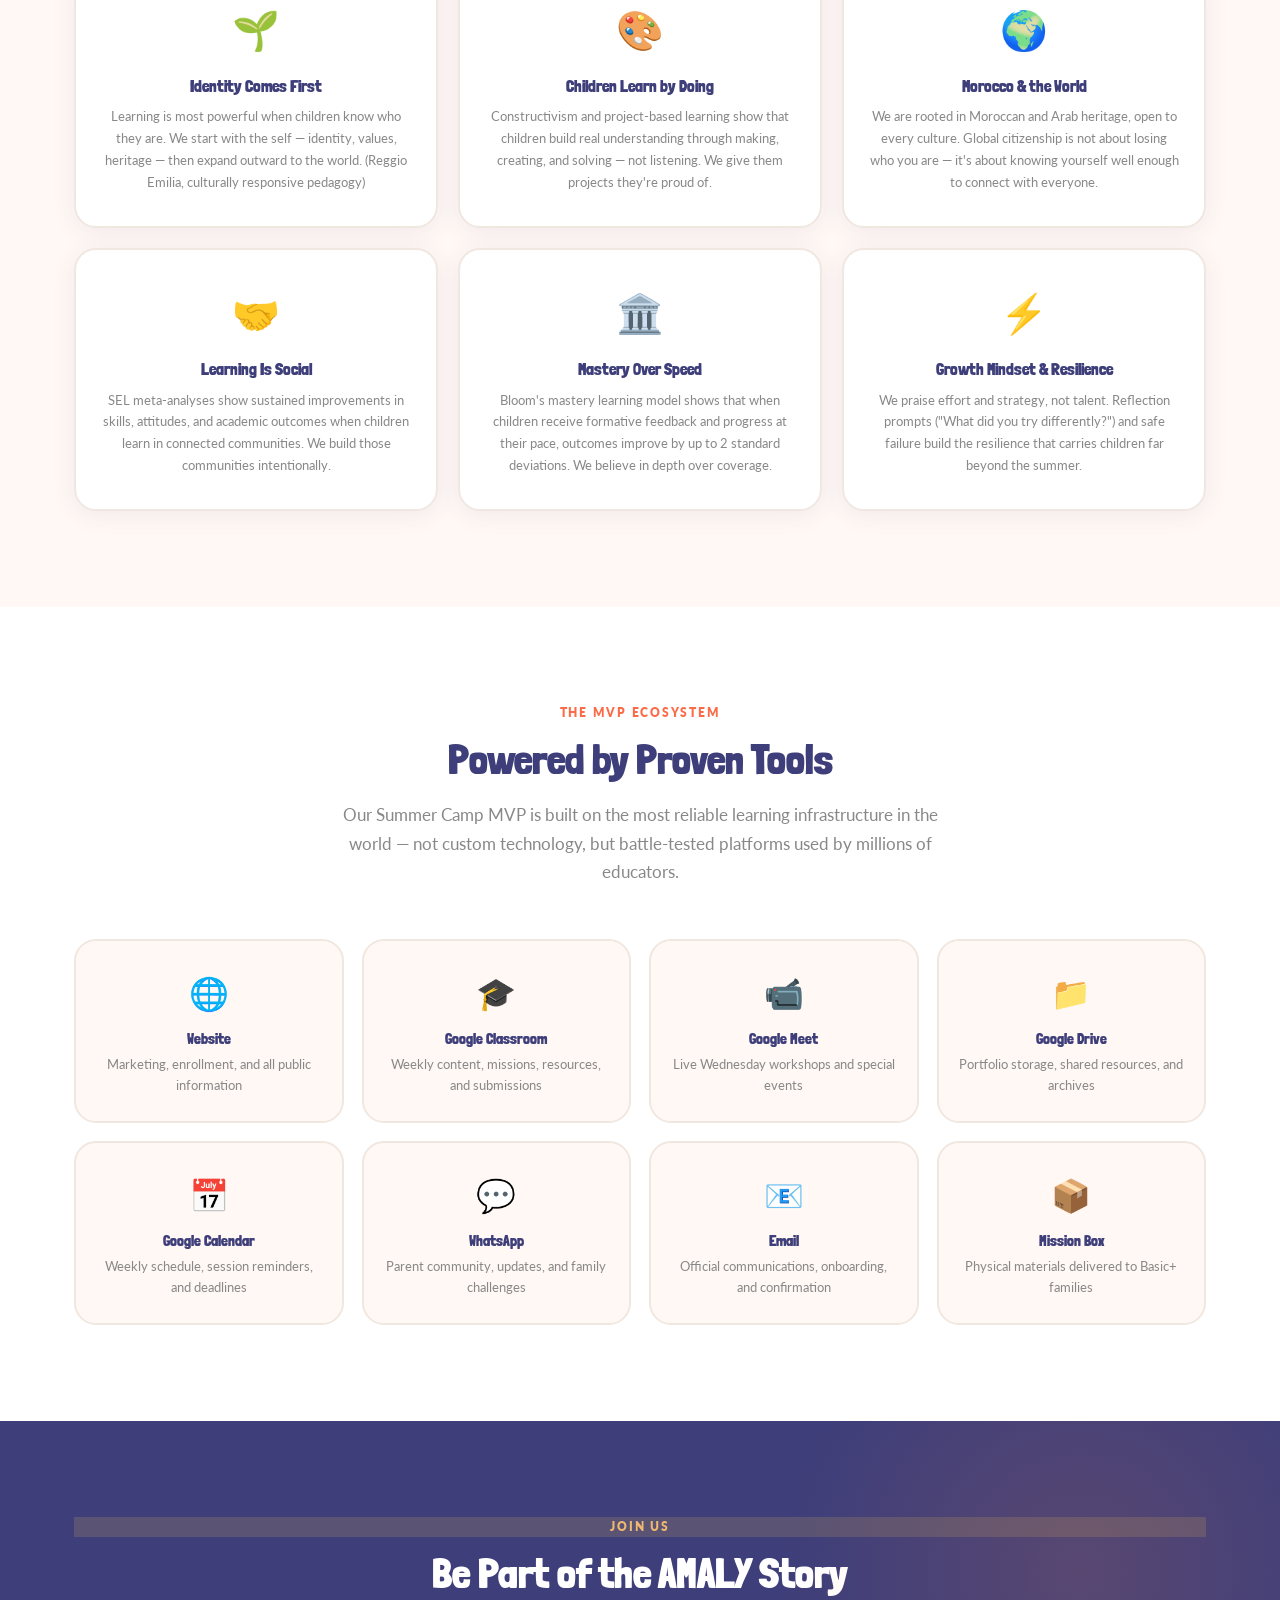
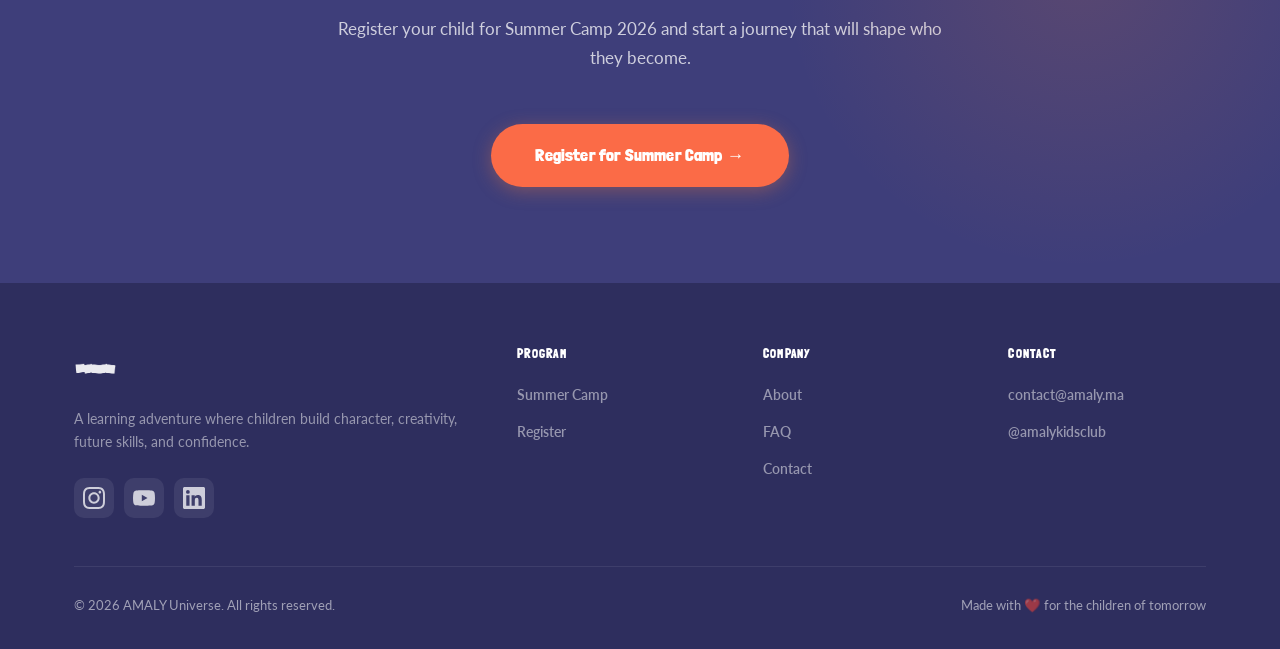
==== commit 7adab1b5: "Resize navbar logo to 36px across all pages https://claude.ai/code/session_01NgxhLcaD4ZbjEMLWpbThmP" ====
--- a/about.html
+++ b/about.html
@@ -18,7 +18,7 @@
 <nav class="navbar scrolled">
   <div class="navbar-inner">
     <a href="index.html" style="text-decoration:none;display:flex;align-items:center;">
-      <img src="images/amaly-logo-header.png" alt="AMALY" style="height:48px;width:auto;" />
+      <img src="images/amaly-logo-header.png" alt="AMALY" style="height:36px;width:auto;" />
     </a>
     <ul class="nav-links">
       <li><a href="index.html">Home</a></li>
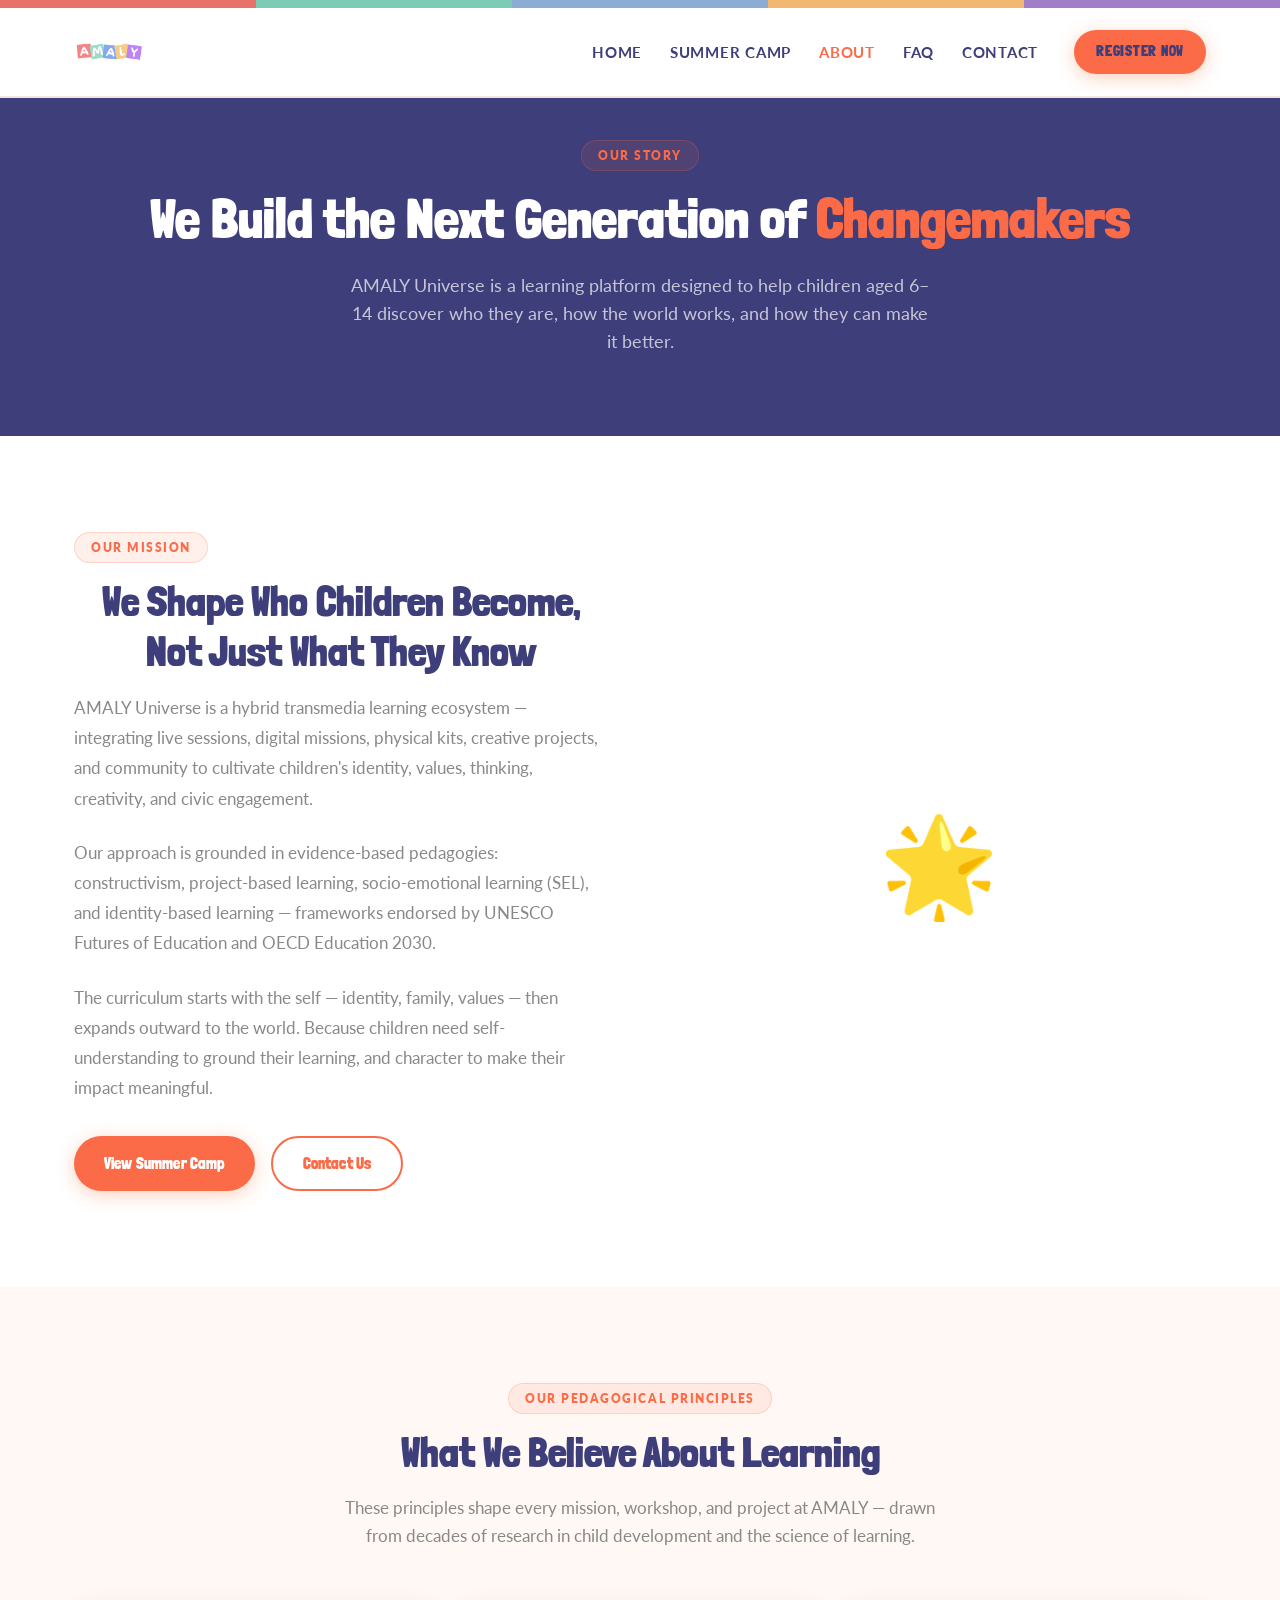
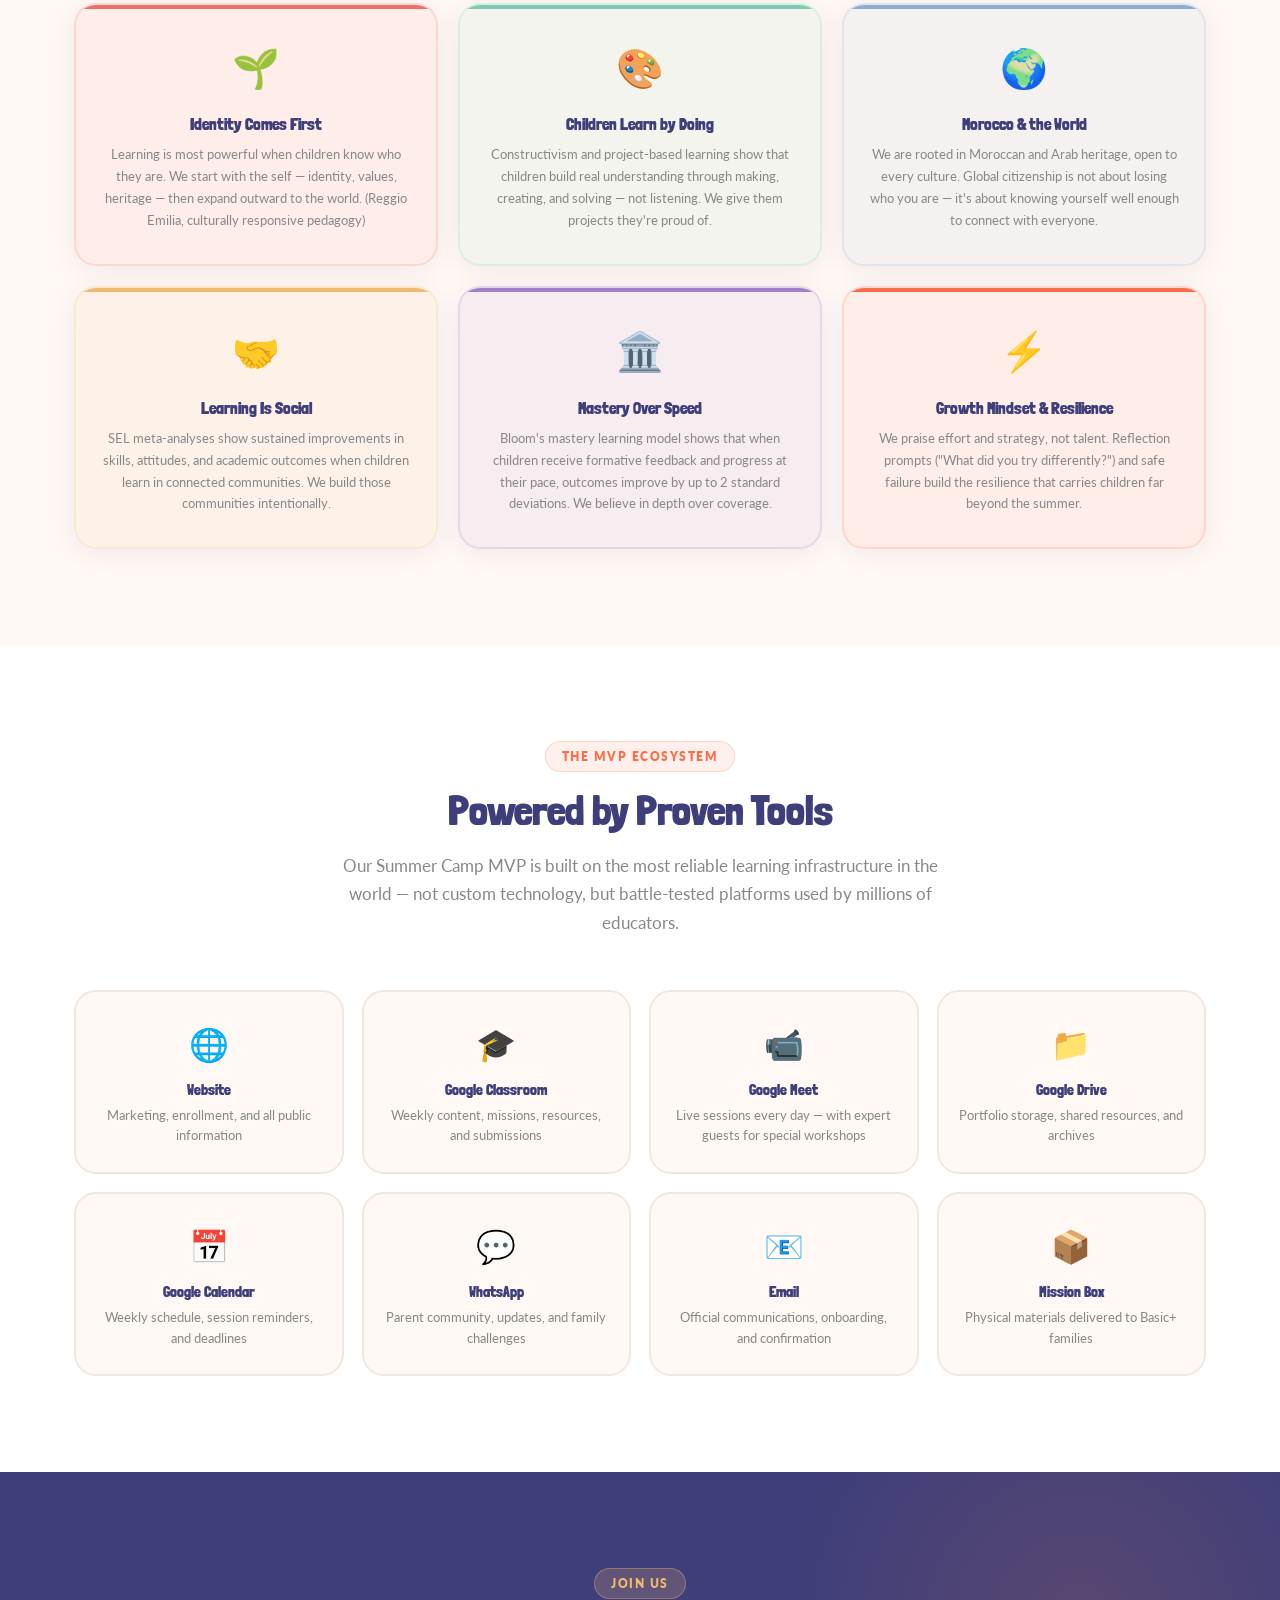
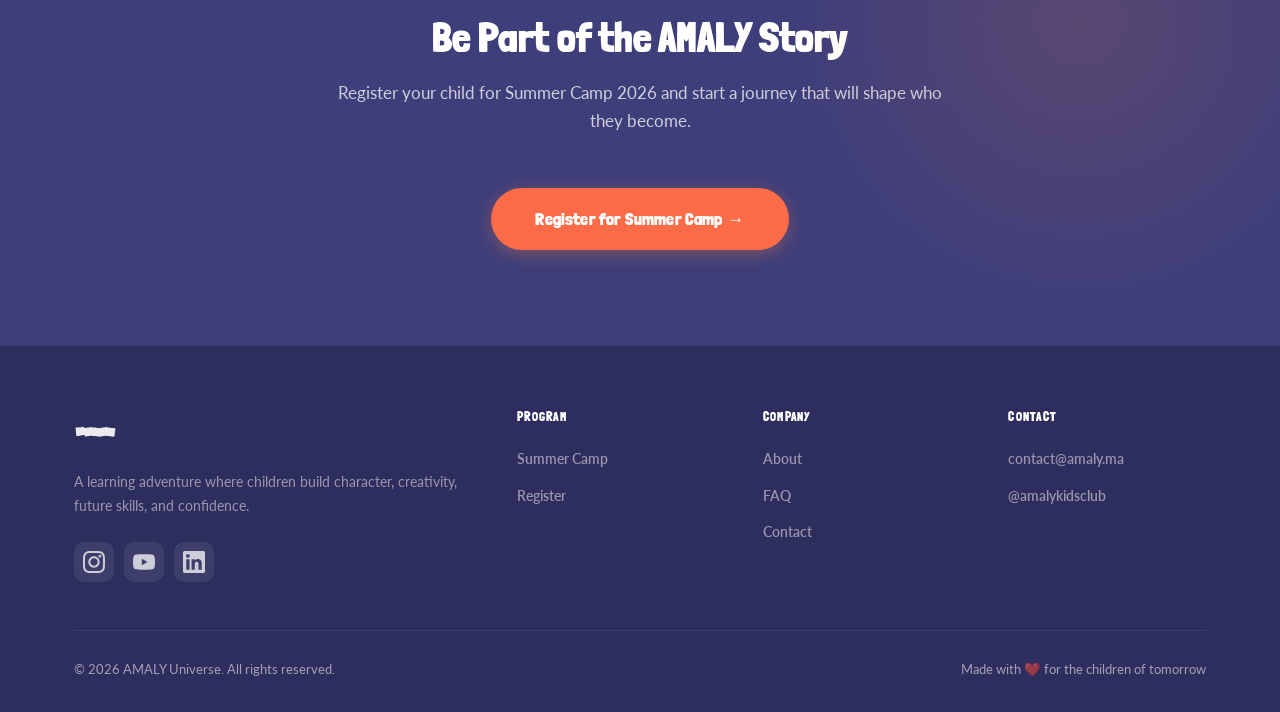
==== commit 04e29f06: "Fix logo size, live sessions copy, redundancy, and add social channels - Logo: 36px → 72px in navbar" ====
--- a/about.html
+++ b/about.html
@@ -18,7 +18,7 @@
 <nav class="navbar scrolled">
   <div class="navbar-inner">
     <a href="index.html" style="text-decoration:none;display:flex;align-items:center;">
-      <img src="images/amaly-logo-header.png" alt="AMALY" style="height:36px;width:auto;" />
+      <img src="images/amaly-logo-header.png" alt="AMALY" style="height:72px;width:auto;" />
     </a>
     <ul class="nav-links">
       <li><a href="index.html">Home</a></li>
@@ -146,7 +146,7 @@
       <div class="eco-item">
         <div class="eco-icon">📹</div>
         <h4>Google Meet</h4>
-        <p>Live Wednesday workshops and special events</p>
+        <p>Live sessions every day — with expert guests for special workshops</p>
       </div>
       <div class="eco-item">
         <div class="eco-icon">📁</div>
--- a/css/style.css
+++ b/css/style.css
@@ -70,25 +70,17 @@
 }
 
 .section-label {
-  display: block;
-  text-align: center;
-  font-size: 0.78rem;
+  display: inline-block;
+  font-size: 0.73rem;
   font-weight: 800;
-  letter-spacing: 0.14em;
+  letter-spacing: 0.13em;
   text-transform: uppercase;
   color: var(--primary);
-  margin-bottom: 12px;
-}
-
-.section-label span,
-.section-label {
-  /* pill wrapper when used inline */
-}
-
-section > .container > .section-label,
-section > .container > div > .section-label {
-  display: block;
-  text-align: center;
+  background: rgba(251,107,71,0.1);
+  border: 1.5px solid rgba(251,107,71,0.22);
+  padding: 5px 16px;
+  border-radius: 100px;
+  margin-bottom: 14px;
 }
 
 .section-title {
@@ -280,7 +272,7 @@
   max-width: 1180px;
   margin: 0 auto;
   padding: 0 24px;
-  height: 68px;
+  height: 88px;
   display: flex;
   align-items: center;
   justify-content: space-between;
@@ -381,12 +373,12 @@
    ============================================ */
 .hero {
   min-height: 100vh;
-  background: var(--cream);
+  background: linear-gradient(135deg, #FFF5EE 0%, #FFF8F4 55%, #F0EDFF 100%);
   display: flex;
   align-items: center;
   position: relative;
   overflow: hidden;
-  padding-top: 76px; /* navbar + stripe */
+  padding-top: 96px; /* navbar + stripe */
 }
 
 /* Wavy bottom edge like the original site */
@@ -538,9 +530,14 @@
   border-radius: var(--radius-lg);
   padding: 20px 22px;
   box-shadow: var(--shadow-lg);
-  border: 2px solid var(--border);
+  border: 2px solid transparent;
   animation: floatUp 6s ease-in-out infinite;
 }
+
+.float-card:nth-child(1) { background: rgba(232,113,106,0.12); border-color: rgba(232,113,106,0.28); }
+.float-card:nth-child(2) { background: rgba(126,203,181,0.14); border-color: rgba(126,203,181,0.3); }
+.float-card:nth-child(3) { background: rgba(139,173,212,0.14); border-color: rgba(139,173,212,0.3); }
+.float-card:nth-child(4) { background: rgba(240,184,112,0.14); border-color: rgba(240,184,112,0.3); }
 
 .float-card:nth-child(1) { top: 20px; left: 10px; width: 170px; animation-delay: 0s; }
 .float-card:nth-child(2) { top: 70px; right: 0; width: 155px; animation-delay: 1.8s; }
@@ -579,7 +576,7 @@
 /* ============================================
    SECTION: FIVE PROMISES
    ============================================ */
-.promises { background: var(--white); text-align: center; }
+.promises { background: #FFFAF7; text-align: center; }
 
 .promises-grid {
   display: grid;
@@ -589,20 +586,36 @@
 }
 
 .promise-card {
-  background: var(--white);
-  border: 2.5px solid var(--border);
   border-radius: var(--radius-lg);
   padding: 32px 20px;
   text-align: center;
   cursor: pointer;
   transition: var(--transition);
-}
-
-.promise-card:hover {
-  transform: translateY(-6px);
-  box-shadow: var(--shadow-lg);
-}
-
+  border: 2px solid transparent;
+  position: relative;
+  overflow: hidden;
+}
+
+.promise-card:nth-child(1) { background: rgba(232,113,106,0.09); border-color: rgba(232,113,106,0.2); }
+.promise-card:nth-child(2) { background: rgba(126,203,181,0.1); border-color: rgba(126,203,181,0.22); }
+.promise-card:nth-child(3) { background: rgba(139,173,212,0.1); border-color: rgba(139,173,212,0.22); }
+.promise-card:nth-child(4) { background: rgba(240,184,112,0.1); border-color: rgba(240,184,112,0.22); }
+.promise-card:nth-child(5) { background: rgba(160,126,200,0.1); border-color: rgba(160,126,200,0.22); }
+
+.promise-card::before {
+  content: '';
+  position: absolute;
+  top: 0; left: 0; right: 0;
+  height: 4px;
+  border-radius: 0;
+}
+.promise-card:nth-child(1)::before { background: var(--coral); }
+.promise-card:nth-child(2)::before { background: var(--mint); }
+.promise-card:nth-child(3)::before { background: var(--peach); }
+.promise-card:nth-child(4)::before { background: var(--yellow); }
+.promise-card:nth-child(5)::before { background: var(--lavender); }
+
+.promise-card:hover { transform: translateY(-6px); box-shadow: var(--shadow-lg); }
 .promise-card:nth-child(1):hover { border-color: var(--coral); }
 .promise-card:nth-child(2):hover { border-color: var(--mint); }
 .promise-card:nth-child(3):hover { border-color: var(--peach); }
@@ -619,11 +632,11 @@
   font-size: 1.8rem;
 }
 
-.promise-card:nth-child(1) .promise-icon { background: rgba(240,122,122,0.12); }
-.promise-card:nth-child(2) .promise-icon { background: rgba(126,202,188,0.15); }
-.promise-card:nth-child(3) .promise-icon { background: rgba(245,170,111,0.12); }
-.promise-card:nth-child(4) .promise-icon { background: rgba(245,200,74,0.15); }
-.promise-card:nth-child(5) .promise-icon { background: rgba(196,168,223,0.15); }
+.promise-card:nth-child(1) .promise-icon { background: rgba(232,113,106,0.18); }
+.promise-card:nth-child(2) .promise-icon { background: rgba(126,203,181,0.2); }
+.promise-card:nth-child(3) .promise-icon { background: rgba(139,173,212,0.2); }
+.promise-card:nth-child(4) .promise-icon { background: rgba(240,184,112,0.2); }
+.promise-card:nth-child(5) .promise-icon { background: rgba(160,126,200,0.2); }
 
 .promise-card h3 { font-size: 1rem; margin-bottom: 8px; color: var(--navy); }
 .promise-card p { font-size: 0.82rem; color: var(--gray); line-height: 1.55; }
@@ -631,7 +644,7 @@
 /* ============================================
    SECTION: EXPERIENCE
    ============================================ */
-.experience { background: var(--cream); text-align: center; }
+.experience { background: linear-gradient(160deg, #EDF6FF 0%, #E8F5F0 100%); text-align: center; }
 
 .experience-grid {
   display: grid;
@@ -641,14 +654,29 @@
 }
 
 .exp-card {
-  background: var(--white);
+  background: white;
   border-radius: var(--radius-lg);
   padding: 28px 16px;
   text-align: center;
   box-shadow: var(--shadow);
-  border: 2px solid var(--border);
-  transition: var(--transition);
-}
+  border: 2px solid transparent;
+  transition: var(--transition);
+  position: relative;
+  overflow: hidden;
+}
+
+.exp-card::before {
+  content: '';
+  position: absolute;
+  bottom: 0; left: 0; right: 0;
+  height: 3px;
+}
+.exp-card:nth-child(1)::before { background: var(--coral); }
+.exp-card:nth-child(2)::before { background: var(--mint); }
+.exp-card:nth-child(3)::before { background: var(--peach); }
+.exp-card:nth-child(4)::before { background: var(--yellow); }
+.exp-card:nth-child(5)::before { background: var(--lavender); }
+.exp-card:nth-child(6)::before { background: var(--primary); }
 
 .exp-card:hover { transform: translateY(-4px); box-shadow: var(--shadow-lg); }
 .exp-card:nth-child(1):hover { border-color: var(--coral); }
@@ -665,25 +693,32 @@
 /* ============================================
    SECTION: SUMMER THEMES
    ============================================ */
-.themes { background: var(--white); text-align: center; }
+.themes { background: #F8F5FF; text-align: center; }
 
 .themes-grid {
   display: grid;
-  grid-template-columns: repeat(3, 1fr);
+  grid-template-columns: repeat(6, 1fr);
   gap: 20px;
   margin-top: 48px;
 }
+
+.themes-grid .theme-card:nth-child(1) { grid-column: 1 / 3; }
+.themes-grid .theme-card:nth-child(2) { grid-column: 3 / 5; }
+.themes-grid .theme-card:nth-child(3) { grid-column: 5 / 7; }
+.themes-grid .theme-card:nth-child(4) { grid-column: 2 / 4; }
+.themes-grid .theme-card:nth-child(5) { grid-column: 4 / 6; }
 
 .theme-card {
   border-radius: var(--radius-lg);
   padding: 32px 28px;
-  text-align: left;
+  text-align: center;
   position: relative;
   overflow: hidden;
   min-height: 180px;
   display: flex;
   flex-direction: column;
-  justify-content: flex-end;
+  justify-content: center;
+  align-items: center;
   transition: var(--transition);
 }
 
@@ -853,6 +888,102 @@
 .gallery-item:nth-child(5) { background: linear-gradient(135deg, #EAE0F5, #DDD0F0); }
 
 /* ============================================
+   SOCIAL CHANNELS SECTION
+   ============================================ */
+.social-channels { background: #FFFAF7; text-align: center; }
+
+.social-channels-grid {
+  display: grid;
+  grid-template-columns: repeat(3, 1fr);
+  gap: 24px;
+  margin-top: 48px;
+}
+
+.social-channel-card {
+  display: flex;
+  flex-direction: column;
+  gap: 12px;
+  padding: 36px 28px;
+  border-radius: var(--radius-lg);
+  border: 2px solid transparent;
+  text-decoration: none;
+  transition: var(--transition);
+  text-align: left;
+  position: relative;
+  overflow: hidden;
+}
+
+.social-channel-card::before {
+  content: '';
+  position: absolute;
+  top: 0; left: 0; right: 0;
+  height: 5px;
+}
+
+.sc-youtube { background: rgba(255,0,0,0.05); border-color: rgba(255,0,0,0.12); }
+.sc-youtube::before { background: #FF0000; }
+.sc-youtube:hover { border-color: #FF0000; transform: translateY(-6px); box-shadow: var(--shadow-lg); }
+
+.sc-instagram { background: rgba(225,48,108,0.05); border-color: rgba(225,48,108,0.12); }
+.sc-instagram::before { background: linear-gradient(90deg, #f09433, #e6683c, #dc2743, #cc2366, #bc1888); }
+.sc-instagram:hover { border-color: #dc2743; transform: translateY(-6px); box-shadow: var(--shadow-lg); }
+
+.sc-linkedin { background: rgba(0,119,181,0.05); border-color: rgba(0,119,181,0.12); }
+.sc-linkedin::before { background: #0077B5; }
+.sc-linkedin:hover { border-color: #0077B5; transform: translateY(-6px); box-shadow: var(--shadow-lg); }
+
+.sc-header {
+  display: flex;
+  align-items: center;
+  gap: 12px;
+  margin-bottom: 4px;
+}
+
+.sc-logo {
+  width: 48px; height: 48px;
+  border-radius: 12px;
+  background: white;
+  display: flex;
+  align-items: center;
+  justify-content: center;
+  box-shadow: var(--shadow);
+  flex-shrink: 0;
+  padding: 8px;
+}
+
+.sc-logo img { width: 28px; height: 28px; display: block; }
+
+.sc-platform {
+  font-size: 0.72rem;
+  font-weight: 800;
+  text-transform: uppercase;
+  letter-spacing: 0.1em;
+  color: var(--gray);
+}
+
+.sc-name {
+  font-family: var(--font-head);
+  font-size: 1.15rem;
+  font-weight: 800;
+  color: var(--navy);
+  line-height: 1.2;
+}
+
+.sc-desc {
+  font-size: 0.85rem;
+  color: var(--gray);
+  line-height: 1.65;
+  flex: 1;
+}
+
+.sc-cta {
+  font-size: 0.85rem;
+  font-weight: 800;
+  color: var(--primary);
+  margin-top: 4px;
+}
+
+/* ============================================
    HOME FINAL CTA
    ============================================ */
 .home-cta {
@@ -872,7 +1003,7 @@
   border-radius: 50%;
 }
 
-.home-cta .section-label { color: var(--yellow); background: rgba(245,200,74,0.15); }
+.home-cta .section-label { color: var(--yellow); background: rgba(240,184,112,0.2); border-color: rgba(240,184,112,0.35); }
 .home-cta .section-title { color: white !important; }
 .home-cta .section-sub { color: rgba(255,255,255,0.75) !important; }
 .home-cta .section-sub,
@@ -970,7 +1101,7 @@
   background: var(--navy);
   display: flex;
   align-items: center;
-  padding-top: 76px;
+  padding-top: 96px;
   position: relative;
   overflow: hidden;
 }
@@ -1051,15 +1182,36 @@
 }
 
 .camp-exp-item {
-  background: var(--cream);
-  border: 2.5px solid var(--border);
   border-radius: var(--radius-lg);
   padding: 30px 22px;
   text-align: center;
   transition: var(--transition);
-}
-
-.camp-exp-item:hover { border-color: var(--primary); transform: translateY(-4px); box-shadow: var(--shadow-lg); }
+  border: 2px solid transparent;
+  position: relative;
+  overflow: hidden;
+}
+
+.camp-exp-item:nth-child(1) { background: rgba(232,113,106,0.09); border-color: rgba(232,113,106,0.2); }
+.camp-exp-item:nth-child(2) { background: rgba(126,203,181,0.1); border-color: rgba(126,203,181,0.22); }
+.camp-exp-item:nth-child(3) { background: rgba(139,173,212,0.1); border-color: rgba(139,173,212,0.22); }
+.camp-exp-item:nth-child(4) { background: rgba(240,184,112,0.1); border-color: rgba(240,184,112,0.22); }
+.camp-exp-item:nth-child(5) { background: rgba(160,126,200,0.1); border-color: rgba(160,126,200,0.22); }
+.camp-exp-item:nth-child(6) { background: rgba(251,107,71,0.08); border-color: rgba(251,107,71,0.2); }
+
+.camp-exp-item::before {
+  content: '';
+  position: absolute;
+  top: 0; left: 0; right: 0;
+  height: 4px;
+}
+.camp-exp-item:nth-child(1)::before { background: var(--coral); }
+.camp-exp-item:nth-child(2)::before { background: var(--mint); }
+.camp-exp-item:nth-child(3)::before { background: var(--peach); }
+.camp-exp-item:nth-child(4)::before { background: var(--yellow); }
+.camp-exp-item:nth-child(5)::before { background: var(--lavender); }
+.camp-exp-item:nth-child(6)::before { background: var(--primary); }
+
+.camp-exp-item:hover { transform: translateY(-4px); box-shadow: var(--shadow-lg); }
 .camp-exp-item .icon { font-size: 2.2rem; margin-bottom: 14px; }
 .camp-exp-item h3 { font-size: 1rem; font-weight: 800; color: var(--navy); margin-bottom: 8px; }
 .camp-exp-item p { font-size: 0.83rem; color: var(--gray); }
@@ -1400,7 +1552,10 @@
 /* ============================================
    TESTIMONIALS
    ============================================ */
-.testimonials { background: var(--cream); }
+.testimonials { background: var(--navy); }
+.testimonials .section-label { background: rgba(251,107,71,0.25); border-color: rgba(251,107,71,0.4); color: var(--yellow); }
+.testimonials .section-title { color: white; }
+.testimonials .section-sub { color: rgba(255,255,255,0.65); }
 
 .testimonials-grid {
   display: grid;
@@ -2040,14 +2195,35 @@
 }
 
 .value-card {
-  background: var(--white);
   border-radius: var(--radius-lg);
   padding: 32px 24px;
   text-align: center;
   box-shadow: var(--shadow);
-  border: 2px solid var(--border);
-  transition: var(--transition);
-}
+  border: 2px solid transparent;
+  transition: var(--transition);
+  position: relative;
+  overflow: hidden;
+}
+
+.value-card:nth-child(1) { background: rgba(232,113,106,0.08); border-color: rgba(232,113,106,0.18); }
+.value-card:nth-child(2) { background: rgba(126,203,181,0.09); border-color: rgba(126,203,181,0.2); }
+.value-card:nth-child(3) { background: rgba(139,173,212,0.09); border-color: rgba(139,173,212,0.2); }
+.value-card:nth-child(4) { background: rgba(240,184,112,0.09); border-color: rgba(240,184,112,0.2); }
+.value-card:nth-child(5) { background: rgba(160,126,200,0.09); border-color: rgba(160,126,200,0.2); }
+.value-card:nth-child(6) { background: rgba(251,107,71,0.07); border-color: rgba(251,107,71,0.18); }
+
+.value-card::before {
+  content: '';
+  position: absolute;
+  top: 0; left: 0; right: 0;
+  height: 4px;
+}
+.value-card:nth-child(1)::before { background: var(--coral); }
+.value-card:nth-child(2)::before { background: var(--mint); }
+.value-card:nth-child(3)::before { background: var(--peach); }
+.value-card:nth-child(4)::before { background: var(--yellow); }
+.value-card:nth-child(5)::before { background: var(--lavender); }
+.value-card:nth-child(6)::before { background: var(--primary); }
 
 .value-card:hover { transform: translateY(-4px); box-shadow: var(--shadow-lg); }
 .value-card:nth-child(1):hover { border-color: var(--coral); }
@@ -2205,6 +2381,7 @@
   .experience-grid { grid-template-columns: repeat(3, 1fr); }
   .comp-grid { grid-template-columns: repeat(3, 1fr); }
   .ecosystem-grid { grid-template-columns: repeat(2, 1fr); }
+  .social-channels-grid { grid-template-columns: 1fr; max-width: 500px; margin-left: auto; margin-right: auto; }
 }
 
 @media (max-width: 1024px) {
@@ -2230,6 +2407,7 @@
   .promises-grid { grid-template-columns: 1fr 1fr; }
   .experience-grid { grid-template-columns: repeat(2, 1fr); }
   .themes-grid { grid-template-columns: 1fr; }
+  .themes-grid .theme-card:nth-child(n) { grid-column: 1 / -1; }
   .comp-grid { grid-template-columns: 1fr 1fr; }
   .values-grid { grid-template-columns: 1fr 1fr; }
   .ecosystem-grid { grid-template-columns: 1fr 1fr; }
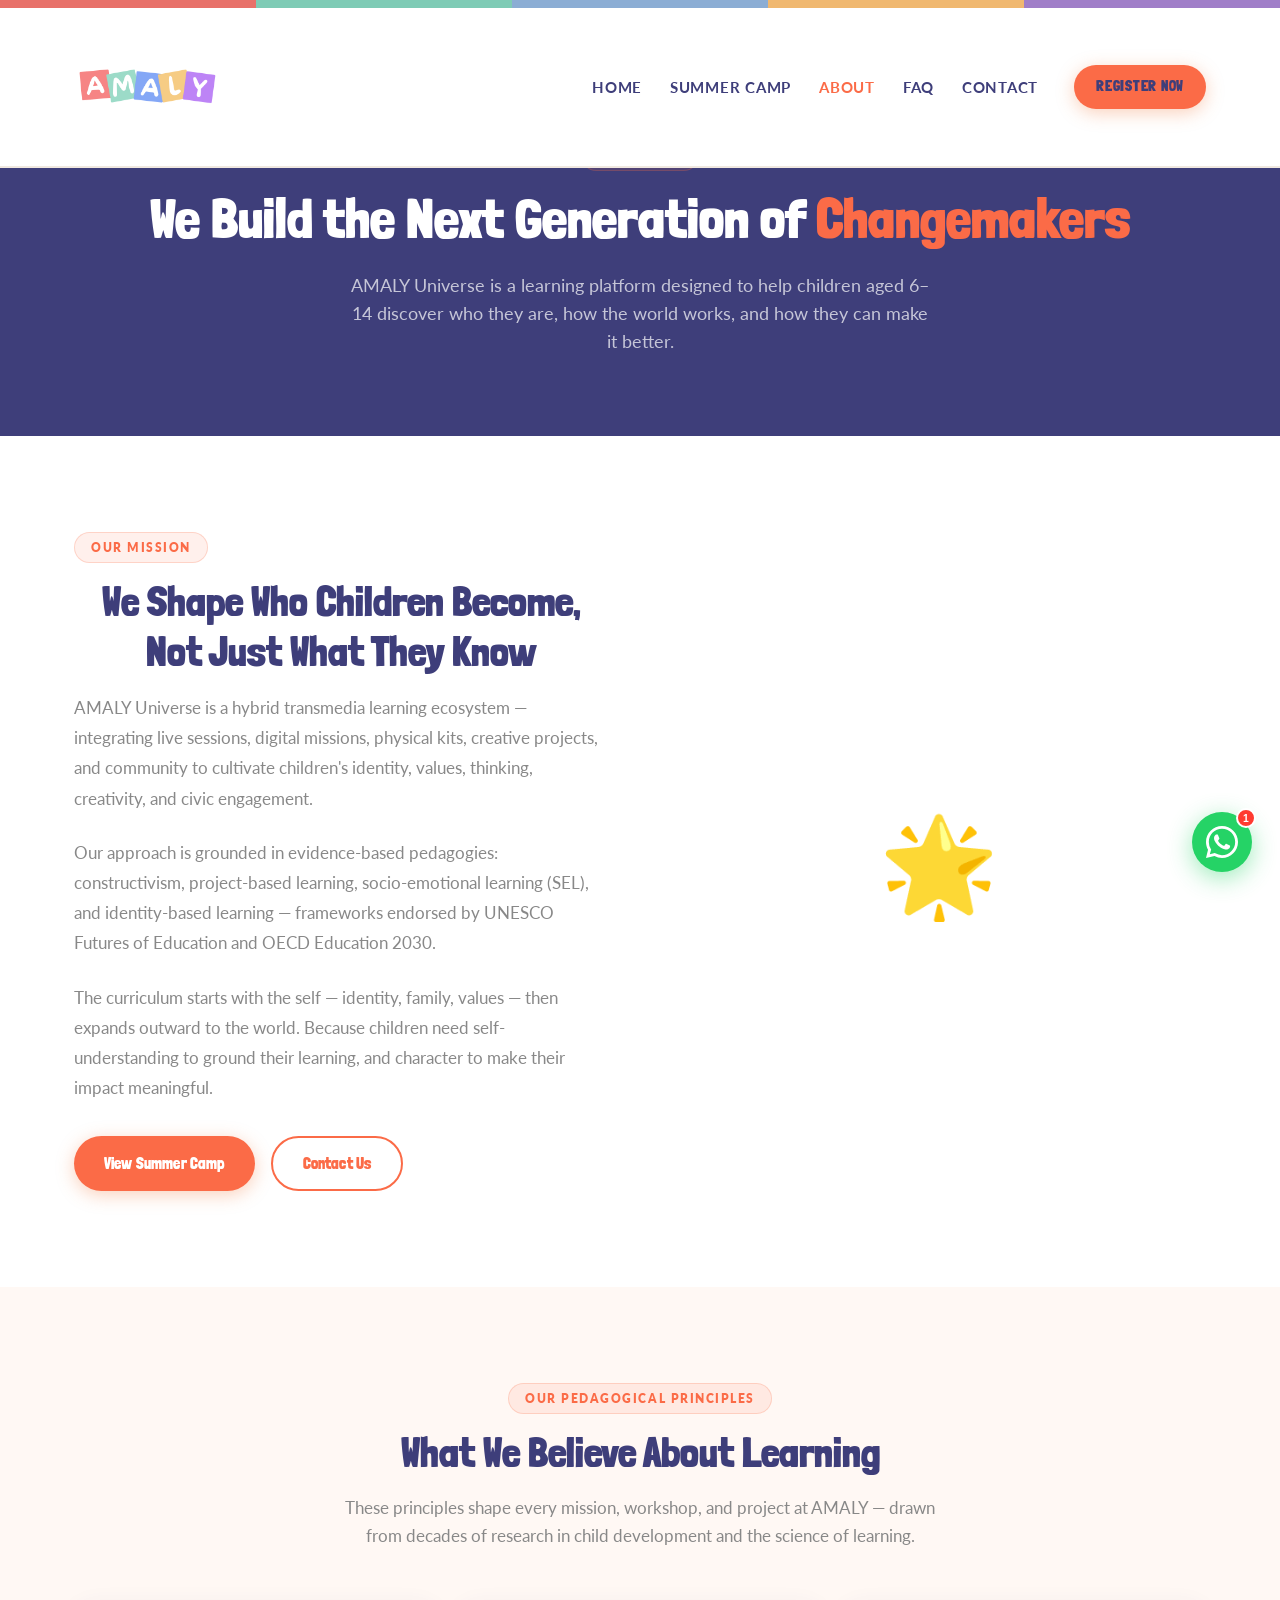
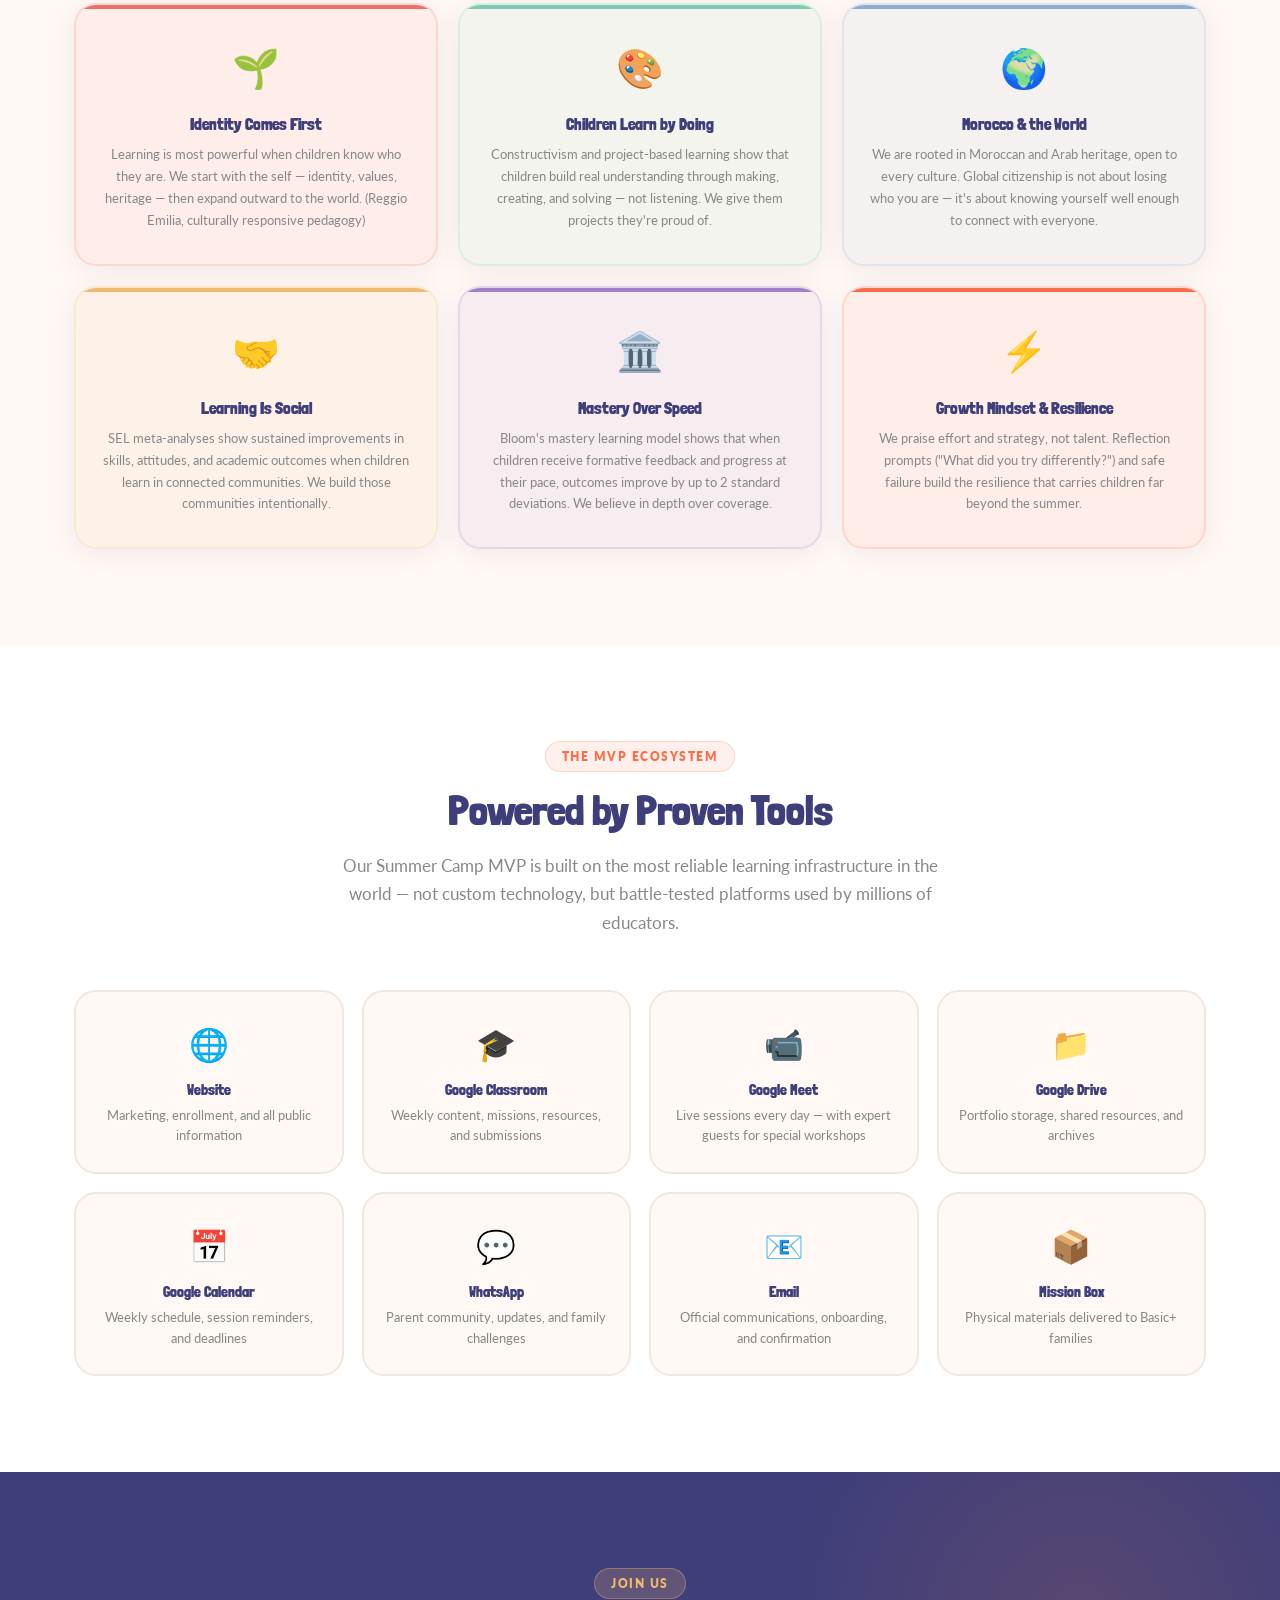
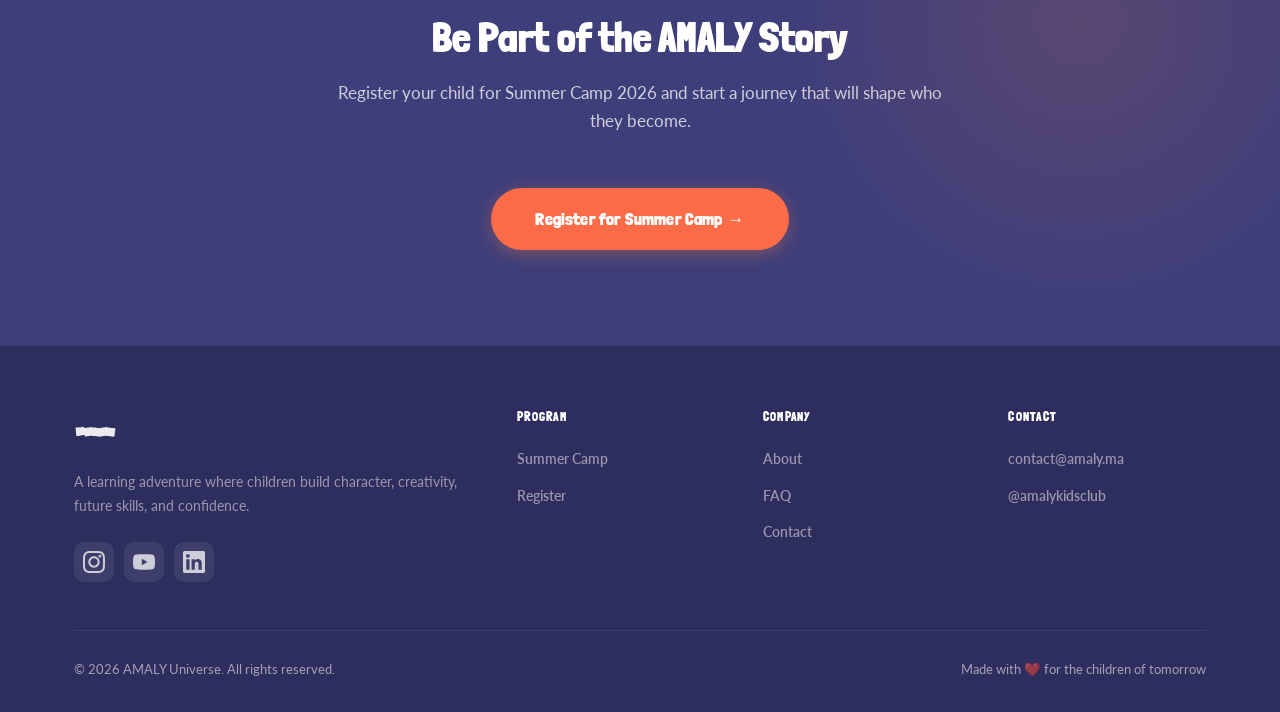
==== commit f7542d74: "Sync logo 150px + navbar height across all pages - All pages updated to height:150px logo (user set " ====
--- a/about.html
+++ b/about.html
@@ -18,7 +18,7 @@
 <nav class="navbar scrolled">
   <div class="navbar-inner">
     <a href="index.html" style="text-decoration:none;display:flex;align-items:center;">
-      <img src="images/amaly-logo-header.png" alt="AMALY" style="height:72px;width:auto;" />
+      <img src="images/amaly-logo-header.png" alt="AMALY" style="height:150px;width:auto;" />
     </a>
     <ul class="nav-links">
       <li><a href="index.html">Home</a></li>
--- a/css/style.css
+++ b/css/style.css
@@ -272,7 +272,7 @@
   max-width: 1180px;
   margin: 0 auto;
   padding: 0 24px;
-  height: 88px;
+  height: 158px;
   display: flex;
   align-items: center;
   justify-content: space-between;
@@ -378,7 +378,7 @@
   align-items: center;
   position: relative;
   overflow: hidden;
-  padding-top: 96px; /* navbar + stripe */
+  padding-top: 168px; /* navbar + stripe */
 }
 
 /* Wavy bottom edge like the original site */
@@ -1101,7 +1101,7 @@
   background: var(--navy);
   display: flex;
   align-items: center;
-  padding-top: 96px;
+  padding-top: 168px;
   position: relative;
   overflow: hidden;
 }
@@ -2368,6 +2368,276 @@
 .toast .toast-icon { font-size: 1.2rem; }
 
 /* ============================================
+   WHATSAPP CHAT WIDGET
+   ============================================ */
+.wa-widget {
+  position: fixed;
+  bottom: 28px;
+  right: 28px;
+  z-index: 9999;
+  display: flex;
+  flex-direction: column;
+  align-items: flex-end;
+  gap: 12px;
+}
+
+.wa-bubble {
+  background: white;
+  border-radius: var(--radius-lg);
+  box-shadow: 0 8px 40px rgba(0,0,0,0.18);
+  width: 320px;
+  overflow: hidden;
+  transform: scale(0.85) translateY(16px);
+  opacity: 0;
+  pointer-events: none;
+  transition: transform 0.3s cubic-bezier(0.34,1.56,0.64,1), opacity 0.25s ease;
+  transform-origin: bottom right;
+}
+
+.wa-bubble.open {
+  transform: scale(1) translateY(0);
+  opacity: 1;
+  pointer-events: auto;
+}
+
+.wa-bubble-header {
+  background: #25D366;
+  padding: 18px 20px;
+  display: flex;
+  align-items: center;
+  gap: 12px;
+}
+
+.wa-avatar {
+  width: 44px; height: 44px;
+  border-radius: 50%;
+  background: rgba(255,255,255,0.25);
+  display: flex;
+  align-items: center;
+  justify-content: center;
+  font-size: 1.4rem;
+  flex-shrink: 0;
+}
+
+.wa-info strong {
+  display: block;
+  color: white;
+  font-size: 0.95rem;
+  font-weight: 800;
+}
+
+.wa-info span {
+  color: rgba(255,255,255,0.8);
+  font-size: 0.78rem;
+}
+
+.wa-online {
+  width: 8px; height: 8px;
+  background: #a0f0a0;
+  border-radius: 50%;
+  display: inline-block;
+  margin-right: 4px;
+}
+
+.wa-body {
+  padding: 20px;
+  background: #ECE5DD;
+}
+
+.wa-msg {
+  background: white;
+  border-radius: 12px 12px 12px 0;
+  padding: 12px 16px;
+  font-size: 0.88rem;
+  color: #3A3A3A;
+  line-height: 1.55;
+  box-shadow: 0 1px 3px rgba(0,0,0,0.1);
+  max-width: 88%;
+  position: relative;
+}
+
+.wa-msg::before {
+  content: '';
+  position: absolute;
+  left: -8px; bottom: 0;
+  border: 8px solid transparent;
+  border-right-color: white;
+  border-bottom-color: white;
+  border-left: 0;
+  border-top: 0;
+}
+
+.wa-time {
+  font-size: 0.7rem;
+  color: #999;
+  text-align: right;
+  margin-top: 6px;
+}
+
+.wa-footer {
+  padding: 14px 20px;
+  background: white;
+  display: flex;
+  gap: 10px;
+  align-items: center;
+  border-top: 1px solid #f0f0f0;
+}
+
+.wa-input {
+  flex: 1;
+  border: none;
+  outline: none;
+  font-size: 0.9rem;
+  color: var(--text);
+  font-family: var(--font-body);
+  background: transparent;
+}
+
+.wa-input::placeholder { color: #aaa; }
+
+.wa-send {
+  width: 38px; height: 38px;
+  border-radius: 50%;
+  background: #25D366;
+  border: none;
+  cursor: pointer;
+  display: flex;
+  align-items: center;
+  justify-content: center;
+  flex-shrink: 0;
+  transition: background 0.2s;
+}
+
+.wa-send:hover { background: #1ebe5a; }
+
+.wa-send svg { width: 18px; height: 18px; fill: white; }
+
+.wa-toggle {
+  width: 60px; height: 60px;
+  border-radius: 50%;
+  background: #25D366;
+  border: none;
+  cursor: pointer;
+  display: flex;
+  align-items: center;
+  justify-content: center;
+  box-shadow: 0 6px 24px rgba(37,211,102,0.45);
+  transition: transform 0.2s, box-shadow 0.2s;
+  position: relative;
+}
+
+.wa-toggle:hover { transform: scale(1.08); box-shadow: 0 8px 32px rgba(37,211,102,0.55); }
+
+.wa-toggle svg { width: 32px; height: 32px; fill: white; transition: opacity 0.2s; }
+
+.wa-toggle .wa-close-icon { position: absolute; opacity: 0; }
+.wa-toggle.active .wa-open-icon { opacity: 0; }
+.wa-toggle.active .wa-close-icon { opacity: 1; }
+
+.wa-notification {
+  position: absolute;
+  top: -4px; right: -4px;
+  width: 20px; height: 20px;
+  background: #FF3B30;
+  border-radius: 50%;
+  font-size: 0.65rem;
+  font-weight: 800;
+  color: white;
+  display: flex;
+  align-items: center;
+  justify-content: center;
+  border: 2px solid white;
+  animation: wa-pulse 2s infinite;
+}
+
+@keyframes wa-pulse {
+  0%, 100% { transform: scale(1); }
+  50% { transform: scale(1.15); }
+}
+
+/* ============================================
+   FULLPAGE SCROLL NAVIGATION
+   ============================================ */
+
+/* Side dot navigation */
+.fp-dots {
+  position: fixed;
+  right: 20px;
+  top: 50%;
+  transform: translateY(-50%);
+  z-index: 998;
+  display: flex;
+  flex-direction: column;
+  gap: 10px;
+}
+
+.fp-dot {
+  width: 10px; height: 10px;
+  border-radius: 50%;
+  background: rgba(62,62,122,0.25);
+  border: 2px solid rgba(62,62,122,0.3);
+  cursor: pointer;
+  transition: all 0.3s ease;
+  position: relative;
+}
+
+.fp-dot:hover { background: var(--primary); border-color: var(--primary); transform: scale(1.25); }
+.fp-dot.active { background: var(--primary); border-color: var(--primary); transform: scale(1.3); }
+
+.fp-dot[data-label]:hover::before {
+  content: attr(data-label);
+  position: absolute;
+  right: 20px;
+  top: 50%;
+  transform: translateY(-50%);
+  background: var(--navy);
+  color: white;
+  font-size: 0.72rem;
+  font-weight: 700;
+  padding: 4px 10px;
+  border-radius: 6px;
+  white-space: nowrap;
+  pointer-events: none;
+}
+
+/* Scroll arrow hint */
+.fp-arrow {
+  position: fixed;
+  bottom: 28px;
+  left: 50%;
+  transform: translateX(-50%);
+  z-index: 998;
+  display: flex;
+  flex-direction: column;
+  align-items: center;
+  gap: 4px;
+  opacity: 0.6;
+  transition: opacity 0.4s;
+  pointer-events: none;
+}
+
+.fp-arrow.hidden { opacity: 0; }
+
+.fp-arrow span {
+  display: block;
+  width: 10px; height: 10px;
+  border-right: 2px solid var(--navy);
+  border-bottom: 2px solid var(--navy);
+  transform: rotate(45deg);
+  animation: fp-bounce 1.4s infinite;
+}
+
+.fp-arrow span:nth-child(2) { animation-delay: 0.2s; margin-top: -6px; }
+
+@keyframes fp-bounce {
+  0%, 100% { opacity: 0.3; transform: rotate(45deg) translateY(-3px); }
+  50% { opacity: 1; transform: rotate(45deg) translateY(3px); }
+}
+
+/* Section transition */
+body.fp-scrolling { overflow: hidden; }
+
+/* ============================================
    UTILITY
    ============================================ */
 .text-center { text-align: center; }
